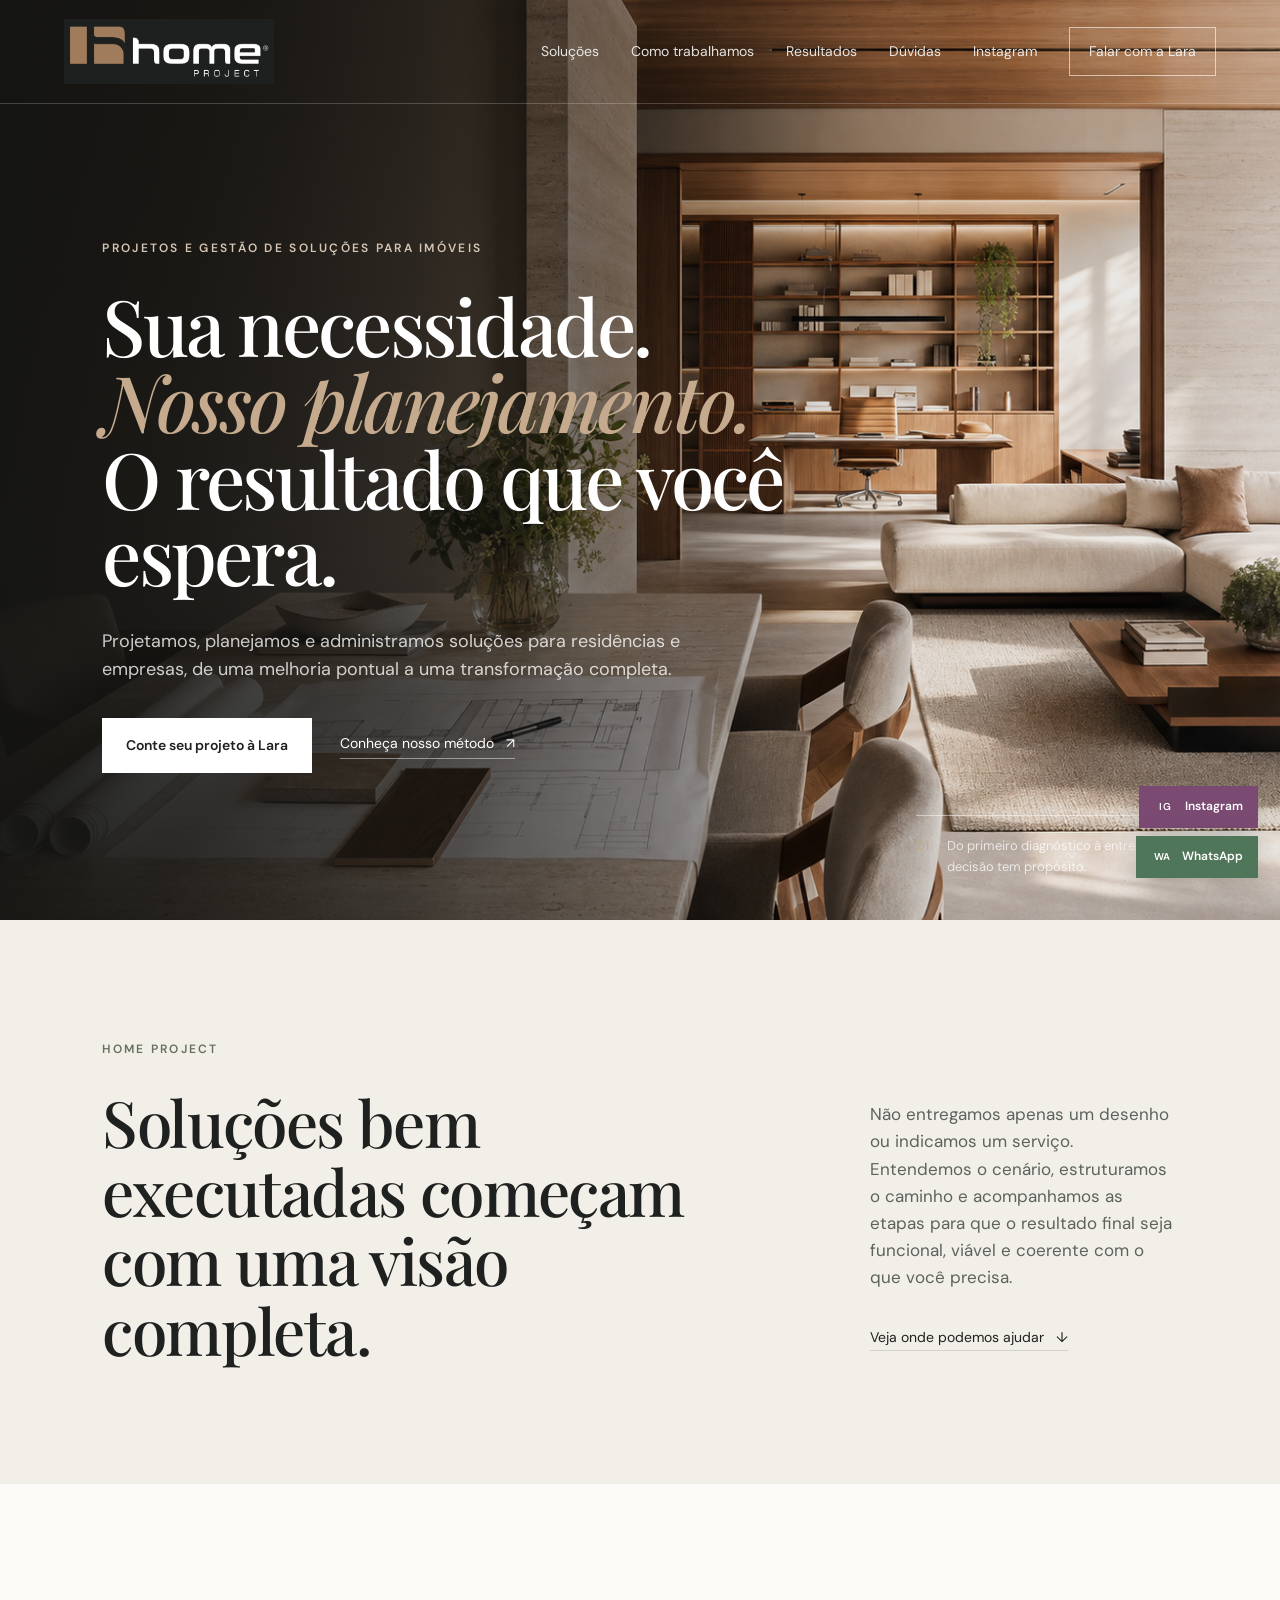
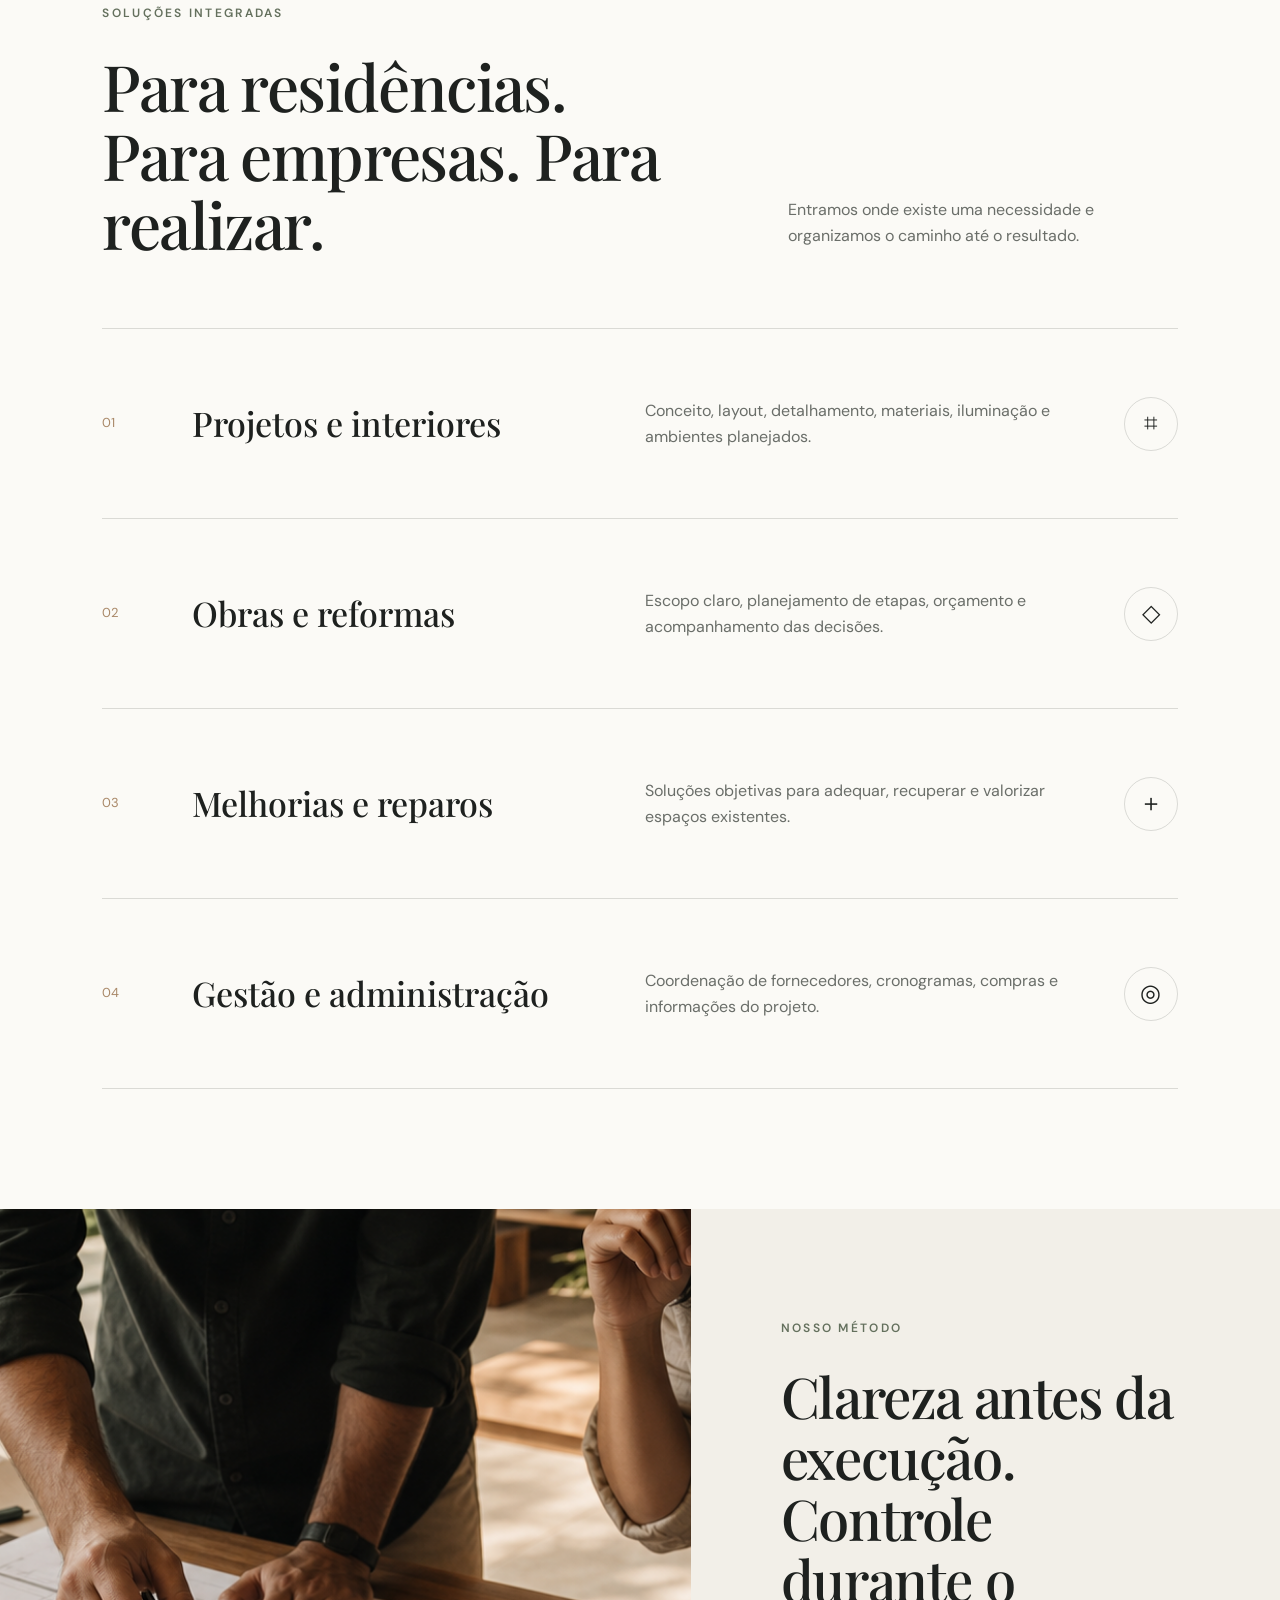
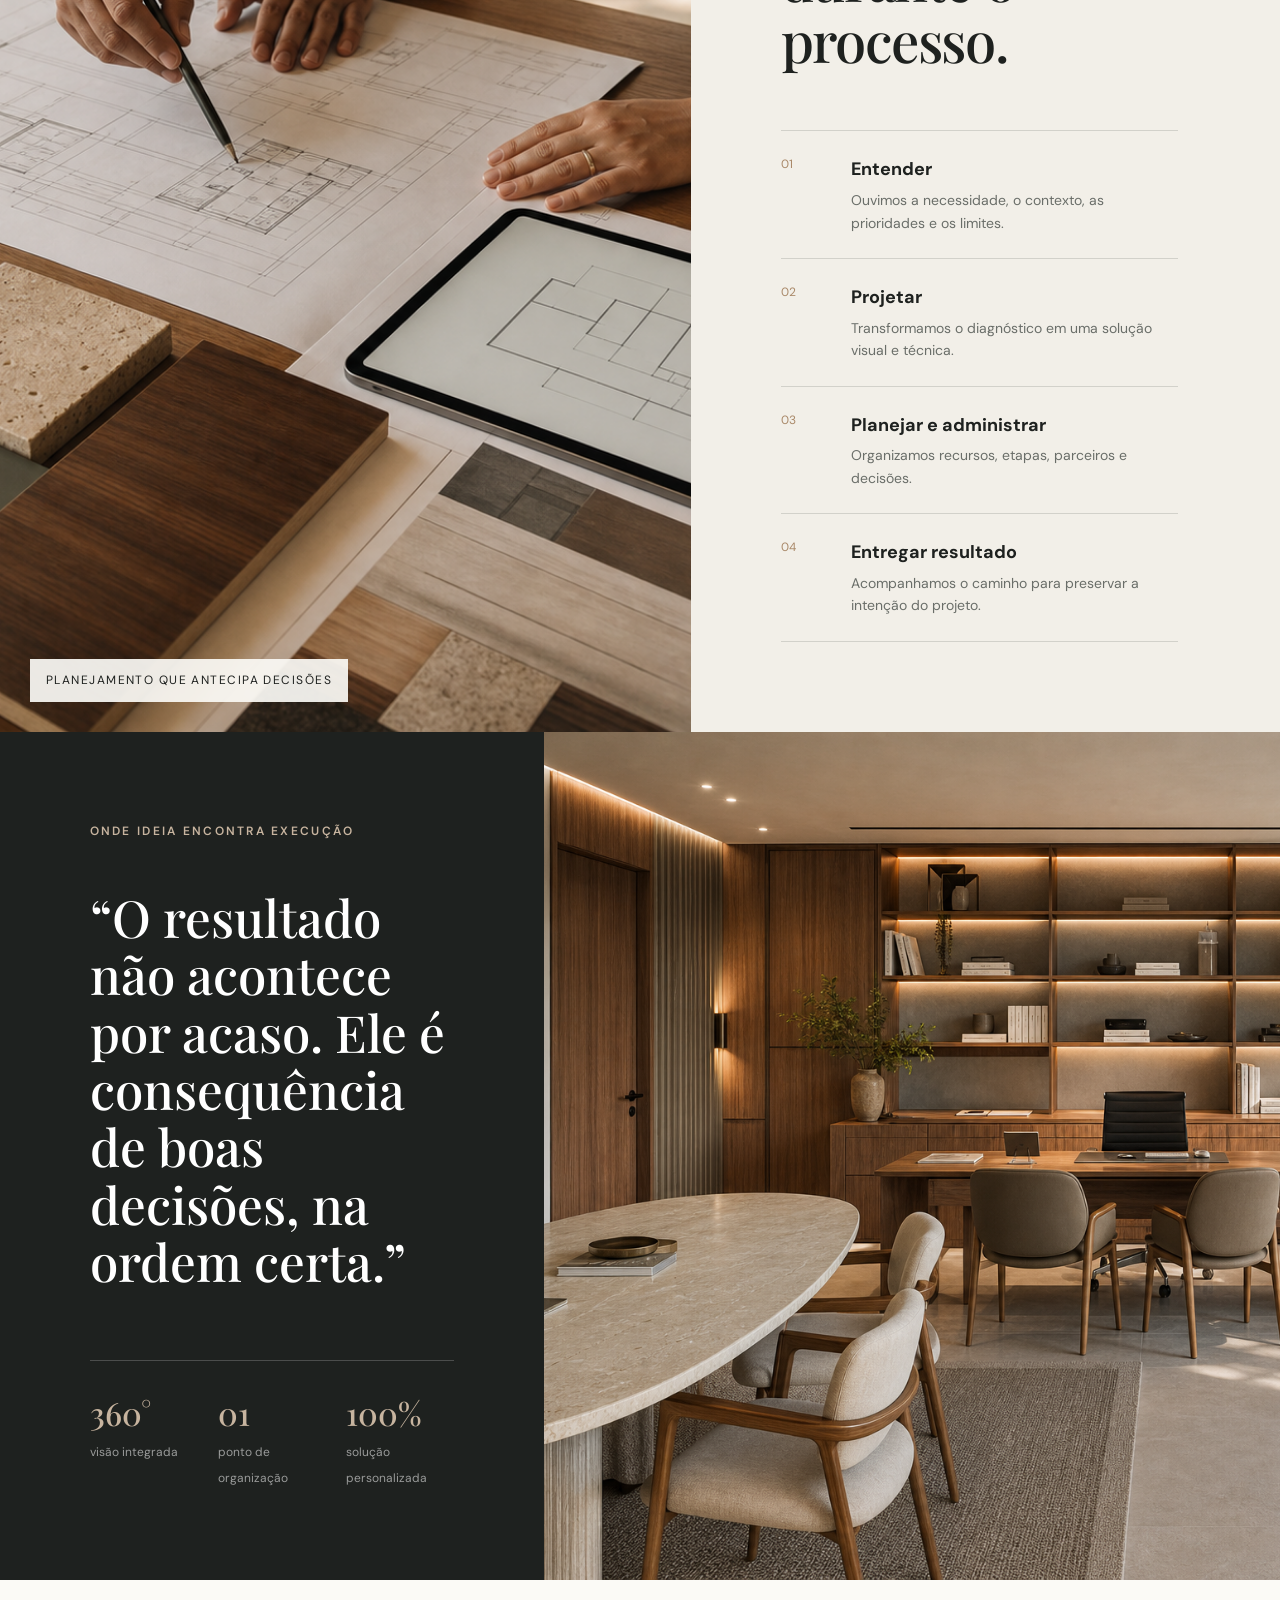
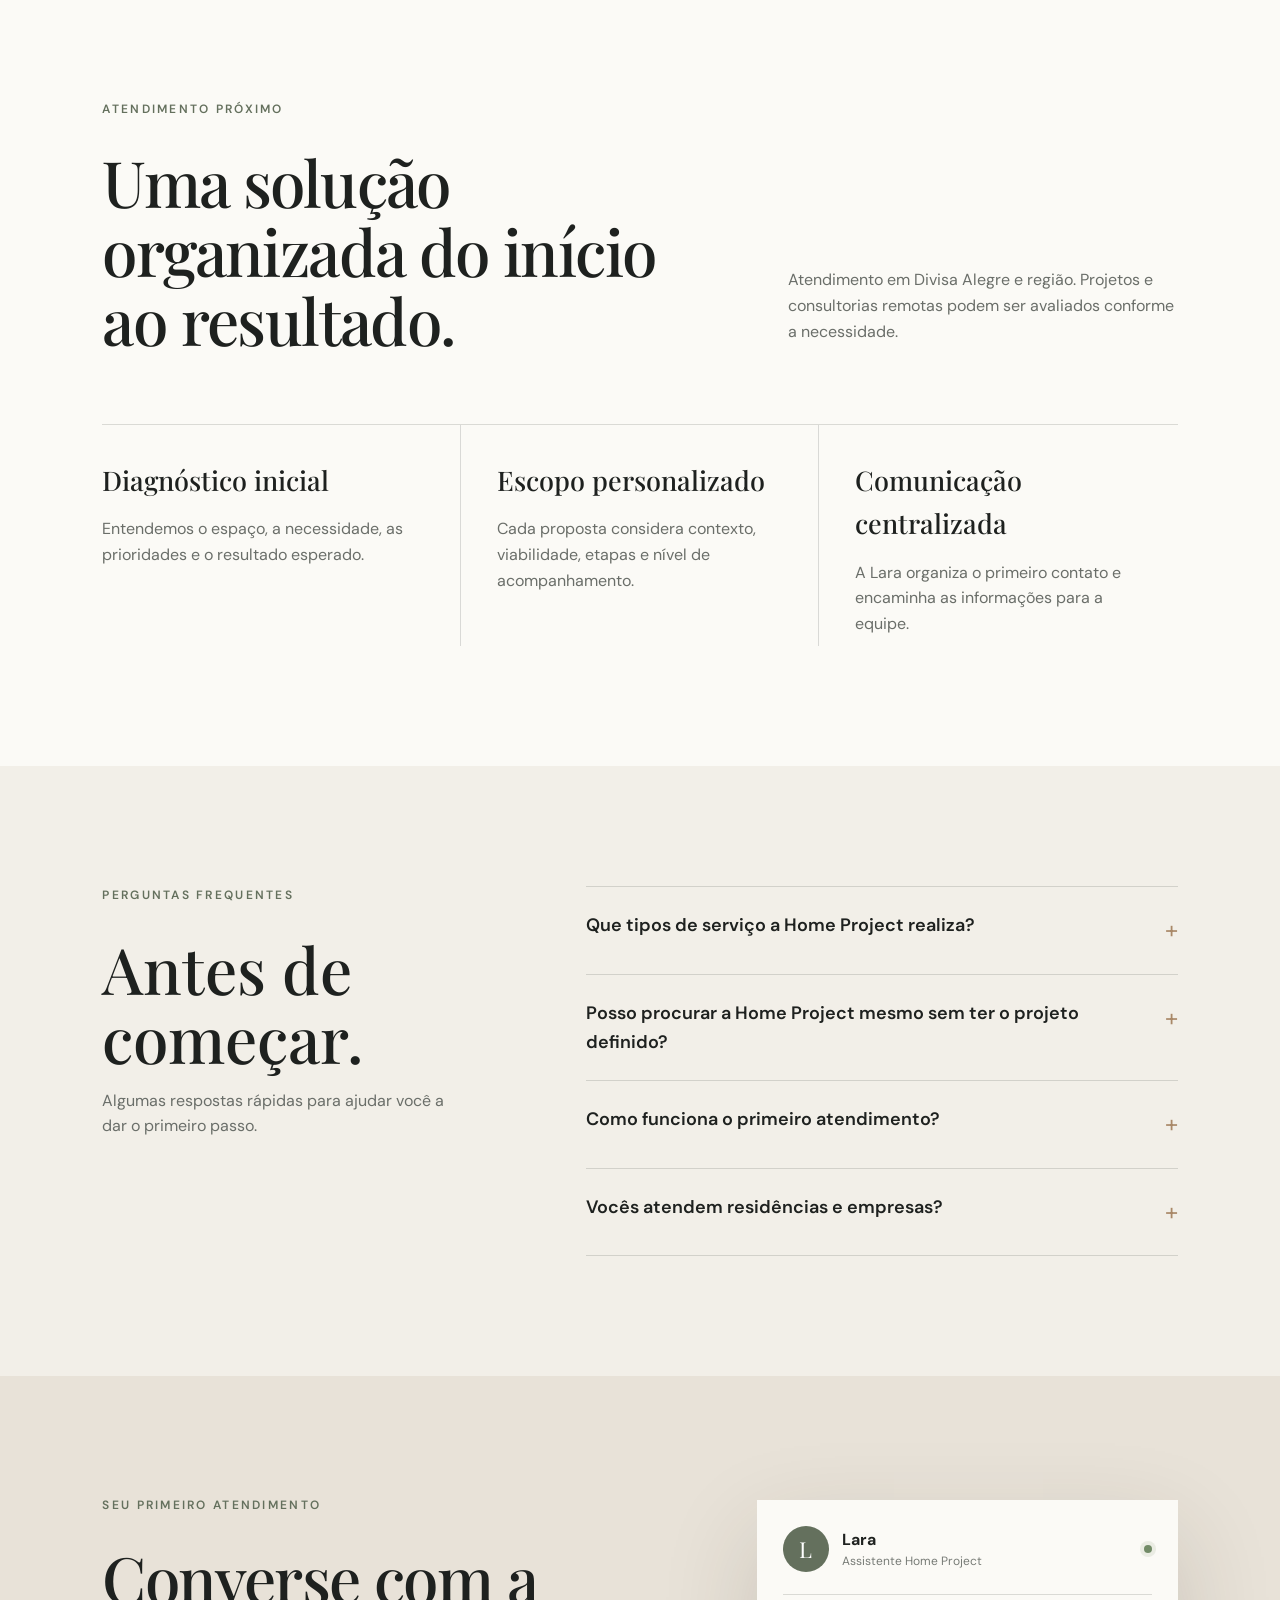
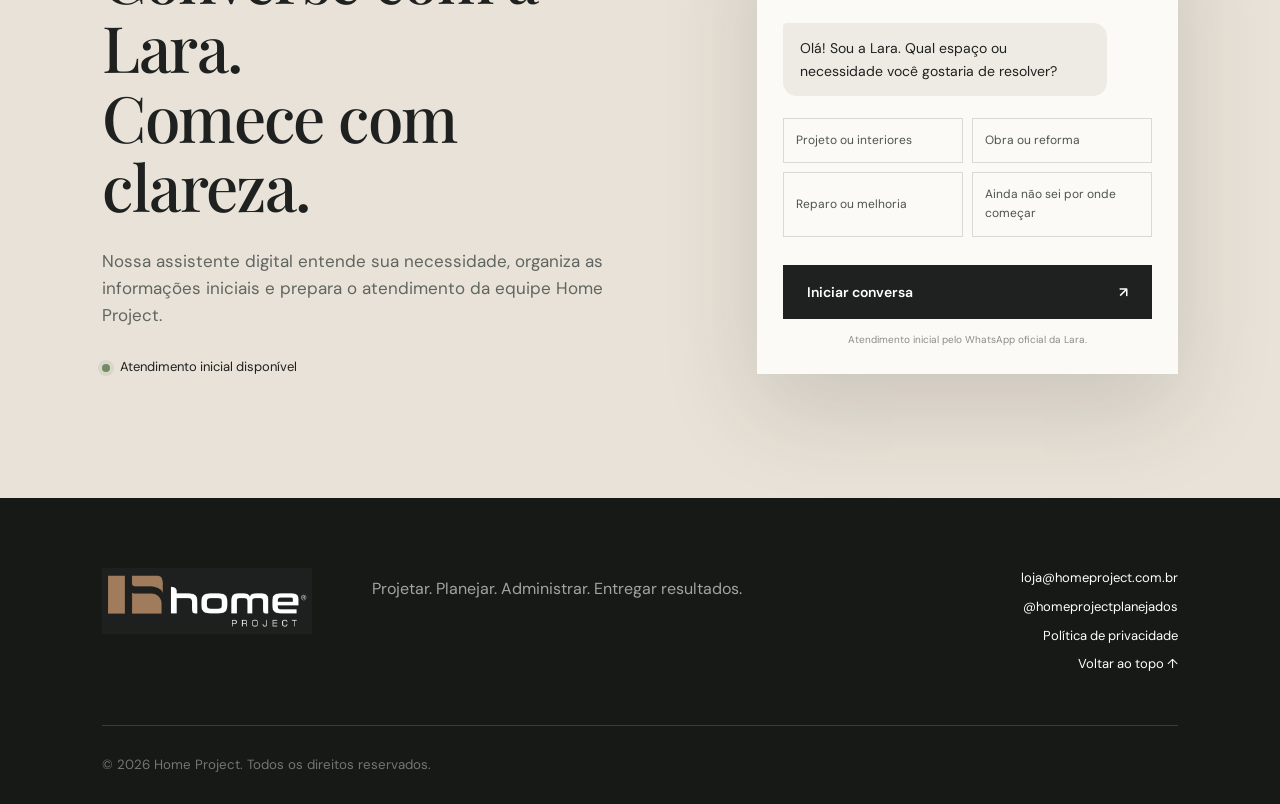
==== index.html @ 56628ffb "Publica site institucional Home Project" ====
<!doctype html>
<html lang="pt-BR">
<head>
  <meta charset="utf-8">
  <meta name="viewport" content="width=device-width, initial-scale=1">
  <meta name="description" content="A Home Project projeta, planeja e administra soluções para residências e empresas.">
  <meta name="theme-color" content="#1e211f">
  <meta property="og:type" content="website">
  <meta property="og:locale" content="pt_BR">
  <meta property="og:title" content="Home Project | Projetos e Gestão de Soluções">
  <meta property="og:description" content="Projetamos, planejamos e administramos soluções para residências e empresas.">
  <meta property="og:image" content="assets/hero-home-project.png">
  <meta property="og:url" content="https://homeproject.com.br/">
  <link rel="canonical" href="https://homeproject.com.br/">
  <title>Home Project | Projetos e Gestão de Soluções</title>
  <link rel="preconnect" href="https://fonts.googleapis.com">
  <link rel="preconnect" href="https://fonts.gstatic.com" crossorigin>
  <link href="https://fonts.googleapis.com/css2?family=DM+Sans:wght@400;500;600&family=Manrope:wght@400;500;600&family=Playfair+Display:ital,wght@0,500;1,500&display=swap" rel="stylesheet">
  <link rel="stylesheet" href="styles.css">
</head>
<body>
  <header class="site-header" id="inicio">
    <a class="brand" href="#inicio" aria-label="Home Project, início">
      <img src="assets/home-project-logo.png" alt="Home Project">
    </a>
    <button class="menu-toggle" type="button" aria-label="Abrir menu" aria-expanded="false">
      <span></span><span></span>
    </button>
    <nav class="site-nav" aria-label="Navegação principal">
      <a href="#solucoes">Soluções</a>
      <a href="#metodo">Como trabalhamos</a>
      <a href="#resultado">Resultados</a>
      <a href="#duvidas">Dúvidas</a>
      <a href="https://www.instagram.com/homeprojectplanejados/" target="_blank" rel="noopener noreferrer">Instagram</a>
      <a href="#lara" class="nav-cta">Falar com a Lara</a>
    </nav>
  </header>

  <main>
    <section class="hero">
      <img class="hero-image" src="assets/hero-home-project.png" alt="Ambiente contemporâneo planejado com materiais naturais">
      <div class="hero-shade"></div>
      <div class="hero-content">
        <p class="eyebrow">Projetos e gestão de soluções para imóveis</p>
        <h1>Sua necessidade.<br><em>Nosso planejamento.</em><br>O resultado que você espera.</h1>
        <p class="hero-copy">
          Projetamos, planejamos e administramos soluções para residências e empresas,
          de uma melhoria pontual a uma transformação completa.
        </p>
        <div class="hero-actions">
          <a class="button button-primary" href="#lara">Conte seu projeto à Lara</a>
          <a class="text-link" href="#metodo">Conheça nosso método <span>↗</span></a>
        </div>
      </div>
      <div class="hero-note">
        <span>01</span>
        <p>Do primeiro diagnóstico à entrega, cada decisão tem propósito.</p>
      </div>
    </section>

    <section class="manifesto section" aria-labelledby="manifesto-title">
      <p class="section-kicker">Home Project</p>
      <div class="manifesto-grid">
        <h2 id="manifesto-title">Soluções bem executadas começam com uma visão completa.</h2>
        <div>
          <p>
            Não entregamos apenas um desenho ou indicamos um serviço. Entendemos o cenário,
            estruturamos o caminho e acompanhamos as etapas para que o resultado final seja
            funcional, viável e coerente com o que você precisa.
          </p>
          <a class="text-link dark" href="#solucoes">Veja onde podemos ajudar <span>↓</span></a>
        </div>
      </div>
    </section>

    <section class="solutions section" id="solucoes" aria-labelledby="solutions-title">
      <div class="section-heading">
        <div>
          <p class="section-kicker">Soluções integradas</p>
          <h2 id="solutions-title">Para residências.<br>Para empresas. Para realizar.</h2>
        </div>
        <p>Entramos onde existe uma necessidade e organizamos o caminho até o resultado.</p>
      </div>
      <div class="solution-list">
        <article class="solution-card">
          <span>01</span>
          <h3>Projetos e interiores</h3>
          <p>Conceito, layout, detalhamento, materiais, iluminação e ambientes planejados.</p>
          <div class="card-icon" aria-hidden="true">⌗</div>
        </article>
        <article class="solution-card">
          <span>02</span>
          <h3>Obras e reformas</h3>
          <p>Escopo claro, planejamento de etapas, orçamento e acompanhamento das decisões.</p>
          <div class="card-icon" aria-hidden="true">◇</div>
        </article>
        <article class="solution-card">
          <span>03</span>
          <h3>Melhorias e reparos</h3>
          <p>Soluções objetivas para adequar, recuperar e valorizar espaços existentes.</p>
          <div class="card-icon" aria-hidden="true">＋</div>
        </article>
        <article class="solution-card">
          <span>04</span>
          <h3>Gestão e administração</h3>
          <p>Coordenação de fornecedores, cronogramas, compras e informações do projeto.</p>
          <div class="card-icon" aria-hidden="true">◎</div>
        </article>
      </div>
    </section>

    <section class="method section" id="metodo">
      <div class="method-media reveal">
        <img src="assets/processo-planejamento.png" alt="Profissionais analisando plantas, materiais e planejamento">
        <div class="media-label">Planejamento que antecipa decisões</div>
      </div>
      <div class="method-content">
        <p class="section-kicker">Nosso método</p>
        <h2>Clareza antes da execução. Controle durante o processo.</h2>
        <ol class="steps">
          <li>
            <span>01</span>
            <div><strong>Entender</strong><p>Ouvimos a necessidade, o contexto, as prioridades e os limites.</p></div>
          </li>
          <li>
            <span>02</span>
            <div><strong>Projetar</strong><p>Transformamos o diagnóstico em uma solução visual e técnica.</p></div>
          </li>
          <li>
            <span>03</span>
            <div><strong>Planejar e administrar</strong><p>Organizamos recursos, etapas, parceiros e decisões.</p></div>
          </li>
          <li>
            <span>04</span>
            <div><strong>Entregar resultado</strong><p>Acompanhamos o caminho para preservar a intenção do projeto.</p></div>
          </li>
        </ol>
      </div>
    </section>

    <section class="result section" id="resultado">
      <div class="result-copy">
        <p class="section-kicker light">Onde ideia encontra execução</p>
        <blockquote>“O resultado não acontece por acaso. Ele é consequência de boas decisões, na ordem certa.”</blockquote>
        <div class="result-stats">
          <div><strong>360°</strong><span>visão integrada</span></div>
          <div><strong>01</strong><span>ponto de organização</span></div>
          <div><strong>100%</strong><span>solução personalizada</span></div>
        </div>
      </div>
      <div class="result-media">
        <img src="assets/resultado-corporativo.png" alt="Escritório corporativo contemporâneo concluído">
      </div>
    </section>

    <section class="confidence section" aria-labelledby="confidence-title">
      <div class="section-heading">
        <div>
          <p class="section-kicker">Atendimento próximo</p>
          <h2 id="confidence-title">Uma solução organizada do início ao resultado.</h2>
        </div>
        <p>Atendimento em Divisa Alegre e região. Projetos e consultorias remotas podem ser avaliados conforme a necessidade.</p>
      </div>
      <div class="confidence-grid">
        <article>
          <strong>Diagnóstico inicial</strong>
          <p>Entendemos o espaço, a necessidade, as prioridades e o resultado esperado.</p>
        </article>
        <article>
          <strong>Escopo personalizado</strong>
          <p>Cada proposta considera contexto, viabilidade, etapas e nível de acompanhamento.</p>
        </article>
        <article>
          <strong>Comunicação centralizada</strong>
          <p>A Lara organiza o primeiro contato e encaminha as informações para a equipe.</p>
        </article>
      </div>
    </section>

    <section class="faq section" id="duvidas" aria-labelledby="faq-title">
      <div class="faq-intro">
        <p class="section-kicker">Perguntas frequentes</p>
        <h2 id="faq-title">Antes de começar.</h2>
        <p>Algumas respostas rápidas para ajudar você a dar o primeiro passo.</p>
      </div>
      <div class="faq-list">
        <details>
          <summary>Que tipos de serviço a Home Project realiza?</summary>
          <p>Projetos, interiores, ambientes planejados, planejamento de obras e reformas, melhorias, reparos e apoio na administração das etapas e fornecedores.</p>
        </details>
        <details>
          <summary>Posso procurar a Home Project mesmo sem ter o projeto definido?</summary>
          <p>Sim. O diagnóstico inicial existe justamente para organizar a necessidade, identificar prioridades e definir o melhor caminho.</p>
        </details>
        <details>
          <summary>Como funciona o primeiro atendimento?</summary>
          <p>A Lara coleta as informações iniciais pelo WhatsApp. Depois, a equipe avalia o caso e orienta sobre reunião, visita, levantamento ou proposta.</p>
        </details>
        <details>
          <summary>Vocês atendem residências e empresas?</summary>
          <p>Sim. As soluções são estruturadas conforme o uso do imóvel, o objetivo do cliente e a complexidade necessária.</p>
        </details>
      </div>
    </section>

    <section class="lara section" id="lara">
      <div class="lara-intro">
        <p class="section-kicker">Seu primeiro atendimento</p>
        <h2>Converse com a Lara.<br>Comece com clareza.</h2>
        <p>
          Nossa assistente digital entende sua necessidade, organiza as informações iniciais
          e prepara o atendimento da equipe Home Project.
        </p>
        <div class="lara-availability"><i></i> Atendimento inicial disponível</div>
      </div>
      <div class="chat-card">
        <div class="chat-header">
          <div class="lara-avatar">L</div>
          <div><strong>Lara</strong><span>Assistente Home Project</span></div>
          <i></i>
        </div>
        <div class="chat-body">
          <div class="message">Olá! Sou a Lara. Qual espaço ou necessidade você gostaria de resolver?</div>
          <div class="quick-options">
            <button type="button">Projeto ou interiores</button>
            <button type="button">Obra ou reforma</button>
            <button type="button">Reparo ou melhoria</button>
            <button type="button">Ainda não sei por onde começar</button>
          </div>
        </div>
        <a class="button button-chat" id="lara-link"
          href="https://wa.me/5533999919651?text=Ol%C3%A1%2C%20Lara.%20Gostaria%20de%20conversar%20sobre%20uma%20necessidade%20da%20minha%20resid%C3%AAncia%20ou%20empresa."
          target="_blank" rel="noopener noreferrer">
          Iniciar conversa
          <span>↗</span>
        </a>
        <small>Atendimento inicial pelo WhatsApp oficial da Lara.</small>
      </div>
    </section>
  </main>

  <aside class="floating-contact" aria-label="Canais de contato">
    <a class="floating-instagram" href="https://www.instagram.com/homeprojectplanejados/" target="_blank" rel="noopener noreferrer" aria-label="Abrir Instagram da Home Project">
      <span class="floating-icon" aria-hidden="true">IG</span>
      <span class="floating-label">Instagram</span>
    </a>
    <a class="floating-whatsapp" href="https://wa.me/5533999919651?text=Ol%C3%A1%2C%20Lara.%20Gostaria%20de%20conversar%20com%20a%20Home%20Project." target="_blank" rel="noopener noreferrer" aria-label="Conversar com a Lara pelo WhatsApp">
      <span class="floating-icon" aria-hidden="true">WA</span>
      <span class="floating-label">WhatsApp</span>
    </a>
  </aside>

  <footer class="site-footer">
    <img src="assets/home-project-logo.png" alt="Home Project">
    <p>Projetar. Planejar. Administrar. Entregar resultados.</p>
    <div>
      <a href="mailto:loja@homeproject.com.br">loja@homeproject.com.br</a>
      <a href="https://www.instagram.com/homeprojectplanejados/" target="_blank" rel="noopener noreferrer">@homeprojectplanejados</a>
      <a href="privacidade.html">Política de privacidade</a>
      <a href="#inicio">Voltar ao topo ↑</a>
    </div>
    <small>© <span id="year"></span> Home Project. Todos os direitos reservados.</small>
  </footer>

  <script src="script.js"></script>
</body>
</html>
---- styles.css ----
:root {
  --ink: #1e211f;
  --ink-soft: #343a35;
  --ivory: #f2efe8;
  --paper: #fbfaf6;
  --stone: #d9d2c5;
  --bronze: #a98868;
  --olive: #64705d;
  --white: #fff;
  --line: rgba(30, 33, 31, .15);
  --serif: "Playfair Display", Georgia, serif;
  --sans: "DM Sans", Arial, sans-serif;
}

* { box-sizing: border-box; }
html { scroll-behavior: smooth; }
body {
  margin: 0;
  color: var(--ink);
  background: var(--paper);
  font-family: var(--sans);
  line-height: 1.6;
}
img { max-width: 100%; display: block; }
a { color: inherit; text-decoration: none; }
button { font: inherit; }

.site-header {
  position: absolute;
  z-index: 10;
  top: 0;
  left: 0;
  width: 100%;
  height: 104px;
  padding: 0 5vw;
  display: flex;
  align-items: center;
  justify-content: space-between;
  border-bottom: 1px solid rgba(255,255,255,.2);
}
.brand img { width: 210px; }
.site-nav { display: flex; align-items: center; gap: 32px; color: rgba(255,255,255,.86); font-size: 14px; }
.site-nav a { transition: color .2s; }
.site-nav a:hover { color: var(--white); }
.nav-cta { padding: 12px 19px; border: 1px solid rgba(255,255,255,.6); }
.menu-toggle { display: none; background: none; border: 0; padding: 8px; }
.menu-toggle span { display:block; width:26px; height:1px; margin:7px; background:#fff; }

.hero { position: relative; min-height: 920px; display: flex; align-items: center; color: var(--white); overflow: hidden; }
.hero-image { position: absolute; inset: 0; width: 100%; height: 100%; object-fit: cover; }
.hero-shade { position:absolute; inset:0; background:linear-gradient(90deg, rgba(20,20,18,.94) 0%, rgba(20,20,18,.7) 32%, rgba(20,20,18,.08) 68%); }
.hero-content { position:relative; z-index:1; width:min(760px, 62vw); margin-left:8vw; padding-top:80px; }
.eyebrow, .section-kicker { text-transform:uppercase; letter-spacing:.19em; font-size:12px; font-weight:600; }
.eyebrow { color:#d6c6b5; margin-bottom:28px; }
.hero h1 { margin:0; font-family:var(--serif); font-size:clamp(54px, 6.1vw, 96px); font-weight:500; letter-spacing:-.035em; line-height:.98; }
.hero h1 em { color:#c5aa8d; font-weight:500; }
.hero-copy { max-width:620px; margin:34px 0; color:rgba(255,255,255,.78); font-size:18px; }
.hero-actions { display:flex; align-items:center; gap:28px; flex-wrap:wrap; }
.button { display:inline-flex; align-items:center; justify-content:center; padding:16px 24px; font-size:14px; font-weight:600; transition:transform .2s, background .2s; }
.button:hover { transform:translateY(-2px); }
.button-primary { background:var(--white); color:var(--ink); }
.text-link { font-size:14px; border-bottom:1px solid rgba(255,255,255,.45); padding-bottom:4px; }
.text-link span { margin-left:8px; }
.text-link.dark { border-color:var(--line); }
.hero-note { position:absolute; z-index:1; right:5vw; bottom:42px; width:300px; display:flex; gap:18px; padding-top:20px; border-top:1px solid rgba(255,255,255,.45); font-size:13px; }
.hero-note span { color:#c5aa8d; }
.hero-note p { margin:0; color:rgba(255,255,255,.72); }

.section { padding:120px 8vw; }
.section-kicker { color:var(--olive); margin:0 0 28px; }
.manifesto { background:var(--ivory); }
.manifesto-grid { display:grid; grid-template-columns:1.35fr .65fr; gap:10vw; align-items:start; }
.manifesto h2, .section-heading h2, .method h2, .lara h2 {
  margin:0; font-family:var(--serif); font-size:clamp(42px, 5vw, 72px); font-weight:500; letter-spacing:-.025em; line-height:1.08;
}
.manifesto-grid > div { padding-top:14px; }
.manifesto-grid p { margin:0 0 32px; color:#5c625d; font-size:17px; }

.solutions { background:var(--paper); }
.section-heading { display:flex; justify-content:space-between; gap:8vw; align-items:end; margin-bottom:70px; }
.section-heading > p { max-width:390px; color:#6a6e69; margin:0 0 10px; }
.solution-list { border-top:1px solid var(--line); }
.solution-card { position:relative; min-height:190px; display:grid; grid-template-columns:60px 1fr 1fr 80px; gap:30px; align-items:center; border-bottom:1px solid var(--line); transition:background .25s, padding .25s; }
.solution-card:hover { background:var(--ivory); padding:0 28px; }
.solution-card > span { color:var(--bronze); font-size:13px; }
.solution-card h3 { font-family:var(--serif); font-size:34px; font-weight:500; margin:0; }
.solution-card p { color:#6a6e69; margin:0; max-width:440px; }
.card-icon { justify-self:end; width:54px; height:54px; display:grid; place-items:center; border:1px solid var(--line); border-radius:50%; font-size:24px; }

.method { display:grid; grid-template-columns:1.08fr .92fr; padding:0; background:var(--ivory); }
.method-media { position:relative; min-height:860px; overflow:hidden; }
.method-media img { width:100%; height:100%; object-fit:cover; }
.media-label { position:absolute; left:30px; bottom:30px; padding:12px 16px; background:rgba(251,250,246,.92); font-size:12px; text-transform:uppercase; letter-spacing:.12em; }
.method-content { padding:110px 8vw 90px 7vw; }
.method h2 { font-size:clamp(42px,4.4vw,68px); }
.steps { list-style:none; margin:60px 0 0; padding:0; border-top:1px solid var(--line); }
.steps li { display:grid; grid-template-columns:50px 1fr; gap:20px; padding:24px 0; border-bottom:1px solid var(--line); }
.steps li > span { color:var(--bronze); font-size:12px; }
.steps strong { font-size:18px; }
.steps p { margin:5px 0 0; color:#6a6e69; font-size:14px; }

.result { padding:0; display:grid; grid-template-columns:.85fr 1.15fr; min-height:720px; background:var(--ink); color:var(--white); }
.result-copy { display:flex; flex-direction:column; justify-content:center; padding:90px 7vw; }
.section-kicker.light { color:#c7b49f; }
.result blockquote { margin:20px 0 70px; font-family:var(--serif); font-size:clamp(38px,4vw,61px); line-height:1.12; font-weight:500; }
.result-media img { width:100%; height:100%; object-fit:cover; }
.result-stats { display:grid; grid-template-columns:repeat(3,1fr); gap:20px; padding-top:26px; border-top:1px solid rgba(255,255,255,.2); }
.result-stats strong { display:block; font-family:var(--serif); color:#c7b49f; font-size:32px; font-weight:500; }
.result-stats span { color:rgba(255,255,255,.55); font-size:12px; }

.confidence { background:var(--paper); }
.confidence-grid { display:grid; grid-template-columns:repeat(3, 1fr); border-top:1px solid var(--line); }
.confidence-grid article { padding:34px 36px 10px 0; border-right:1px solid var(--line); }
.confidence-grid article + article { padding-left:36px; }
.confidence-grid article:last-child { border-right:0; }
.confidence-grid strong { font-family:var(--serif); font-size:27px; font-weight:500; }
.confidence-grid p { color:#6a6e69; margin:14px 0 0; }

.faq { display:grid; grid-template-columns:.75fr 1.25fr; gap:10vw; background:var(--ivory); }
.faq-intro h2 { margin:0; font-family:var(--serif); font-size:clamp(42px,5vw,70px); font-weight:500; line-height:1.08; }
.faq-intro > p:last-child { color:#6a6e69; max-width:420px; }
.faq-list { border-top:1px solid var(--line); }
.faq-list details { border-bottom:1px solid var(--line); padding:24px 0; }
.faq-list summary { cursor:pointer; list-style:none; display:flex; justify-content:space-between; gap:20px; font-size:18px; font-weight:600; }
.faq-list summary::-webkit-details-marker { display:none; }
.faq-list summary::after { content:"+"; color:var(--bronze); font-size:24px; font-weight:400; }
.faq-list details[open] summary::after { content:"−"; }
.faq-list p { color:#6a6e69; margin:16px 50px 0 0; }

.lara { background:#e8e2d8; display:grid; grid-template-columns:1fr .8fr; gap:10vw; align-items:center; }
.lara-intro > p:not(.section-kicker) { color:#606560; max-width:580px; margin:28px 0; font-size:17px; }
.lara-availability { display:flex; align-items:center; gap:10px; font-size:13px; }
.lara-availability i, .chat-header > i { width:8px; height:8px; border-radius:50%; background:#728b67; box-shadow:0 0 0 4px rgba(114,139,103,.13); }
.chat-card { background:var(--paper); padding:26px; box-shadow:0 34px 90px rgba(52,42,32,.16); }
.chat-header { display:flex; align-items:center; gap:13px; padding-bottom:22px; border-bottom:1px solid var(--line); }
.lara-avatar { width:46px; height:46px; border-radius:50%; display:grid; place-items:center; color:white; background:var(--olive); font-family:var(--serif); font-size:22px; }
.chat-header div:nth-child(2) { display:grid; flex:1; }
.chat-header span { color:#777b76; font-size:12px; }
.chat-body { padding:28px 0; }
.message { max-width:88%; padding:14px 17px; border-radius:4px 14px 14px 14px; background:#eeebe5; font-size:14px; }
.quick-options { margin-top:22px; display:grid; grid-template-columns:1fr 1fr; gap:9px; }
.quick-options button { text-align:left; padding:12px; border:1px solid var(--line); background:transparent; color:#4e534e; font-size:12px; cursor:pointer; }
.quick-options button:hover { border-color:var(--olive); color:var(--olive); }
.button-chat { width:100%; justify-content:space-between; background:var(--ink); color:white; }
.chat-card small { display:block; margin-top:13px; color:#8a8d88; font-size:10px; text-align:center; }

.floating-contact { position:fixed; z-index:20; right:22px; bottom:22px; display:flex; flex-direction:column; align-items:flex-end; gap:8px; }
.floating-contact a { min-height:42px; padding:11px 15px; display:flex; align-items:center; gap:9px; color:white; font-size:12px; font-weight:600; box-shadow:0 10px 30px rgba(0,0,0,.18); transition:transform .2s; }
.floating-contact a:hover { transform:translateY(-2px); }
.floating-icon { width:22px; text-align:center; font-size:10px; letter-spacing:.05em; }
.floating-instagram { background:#7b4a73; }
.floating-whatsapp { background:#4f7659; }

.site-footer { background:#171917; color:white; padding:70px 8vw 28px; display:grid; grid-template-columns:220px 1fr auto; gap:50px; align-items:start; }
.site-footer img { width:210px; }
.site-footer p { margin:8px 0; color:rgba(255,255,255,.6); }
.site-footer > div { display:grid; text-align:right; gap:8px; font-size:13px; }
.site-footer small { grid-column:1/-1; padding-top:28px; border-top:1px solid rgba(255,255,255,.15); color:rgba(255,255,255,.4); }

.legal-page { background:var(--ivory); }
.legal-header { min-height:100px; padding:20px 8vw; display:flex; align-items:center; justify-content:space-between; background:var(--ink); color:white; }
.legal-header img { width:190px; }
.legal-header > a:last-child { font-size:13px; border-bottom:1px solid rgba(255,255,255,.4); }
.legal-content { max-width:900px; margin:0 auto; padding:100px 6vw 120px; }
.legal-content h1 { margin:0 0 30px; font-family:var(--serif); font-size:clamp(48px,6vw,76px); font-weight:500; line-height:1; }
.legal-content h2 { margin:42px 0 8px; font-family:var(--serif); font-size:27px; font-weight:500; }
.legal-content p { color:#565c57; font-size:16px; }
.legal-content a { border-bottom:1px solid var(--bronze); }
.legal-update { margin-top:60px; font-size:13px !important; }

@media (max-width: 950px) {
  .site-header { height:82px; }
  .brand img { width:170px; }
  .menu-toggle { display:block; z-index:2; }
  .site-nav { display:none; position:absolute; top:82px; left:0; width:100%; padding:28px 5vw; background:#1d201e; flex-direction:column; align-items:flex-start; }
  .site-nav.open { display:flex; }
  .hero { min-height:820px; }
  .hero-content { width:84vw; }
  .hero-note { display:none; }
  .manifesto-grid, .method, .result, .lara, .faq { grid-template-columns:1fr; }
  .section-heading { align-items:start; flex-direction:column; }
  .solution-card { grid-template-columns:45px 1fr 60px; padding:24px 0; }
  .solution-card p { grid-column:2/4; }
  .method-media { min-height:540px; }
  .result-media { min-height:520px; order:-1; }
  .confidence-grid { grid-template-columns:1fr; }
  .confidence-grid article, .confidence-grid article + article { padding:28px 0; border-right:0; border-bottom:1px solid var(--line); }
  .site-footer { grid-template-columns:1fr; }
  .site-footer > div { text-align:left; }
}

@media (max-width: 600px) {
  .section { padding:82px 6vw; }
  .hero { min-height:760px; }
  .hero-shade { background:linear-gradient(90deg, rgba(20,20,18,.88), rgba(20,20,18,.35)); }
  .hero-content { margin-left:6vw; width:88vw; }
  .hero h1 { font-size:48px; }
  .hero-copy { font-size:16px; }
  .solution-card { grid-template-columns:36px 1fr 48px; }
  .solution-card h3 { font-size:27px; }
  .method-content { padding:80px 6vw; }
  .result-copy { padding:80px 6vw; }
  .result-stats { grid-template-columns:1fr; }
  .quick-options { grid-template-columns:1fr; }
  .floating-contact { right:12px; bottom:12px; gap:9px; }
  .floating-contact a { width:48px; height:48px; min-height:48px; padding:0; justify-content:center; border-radius:50%; }
  .floating-contact .floating-icon { width:auto; font-size:11px; }
  .floating-contact .floating-label { position:absolute; width:1px; height:1px; overflow:hidden; clip:rect(0 0 0 0); white-space:nowrap; }
  .site-footer { padding:60px 6vw 24px; }
}
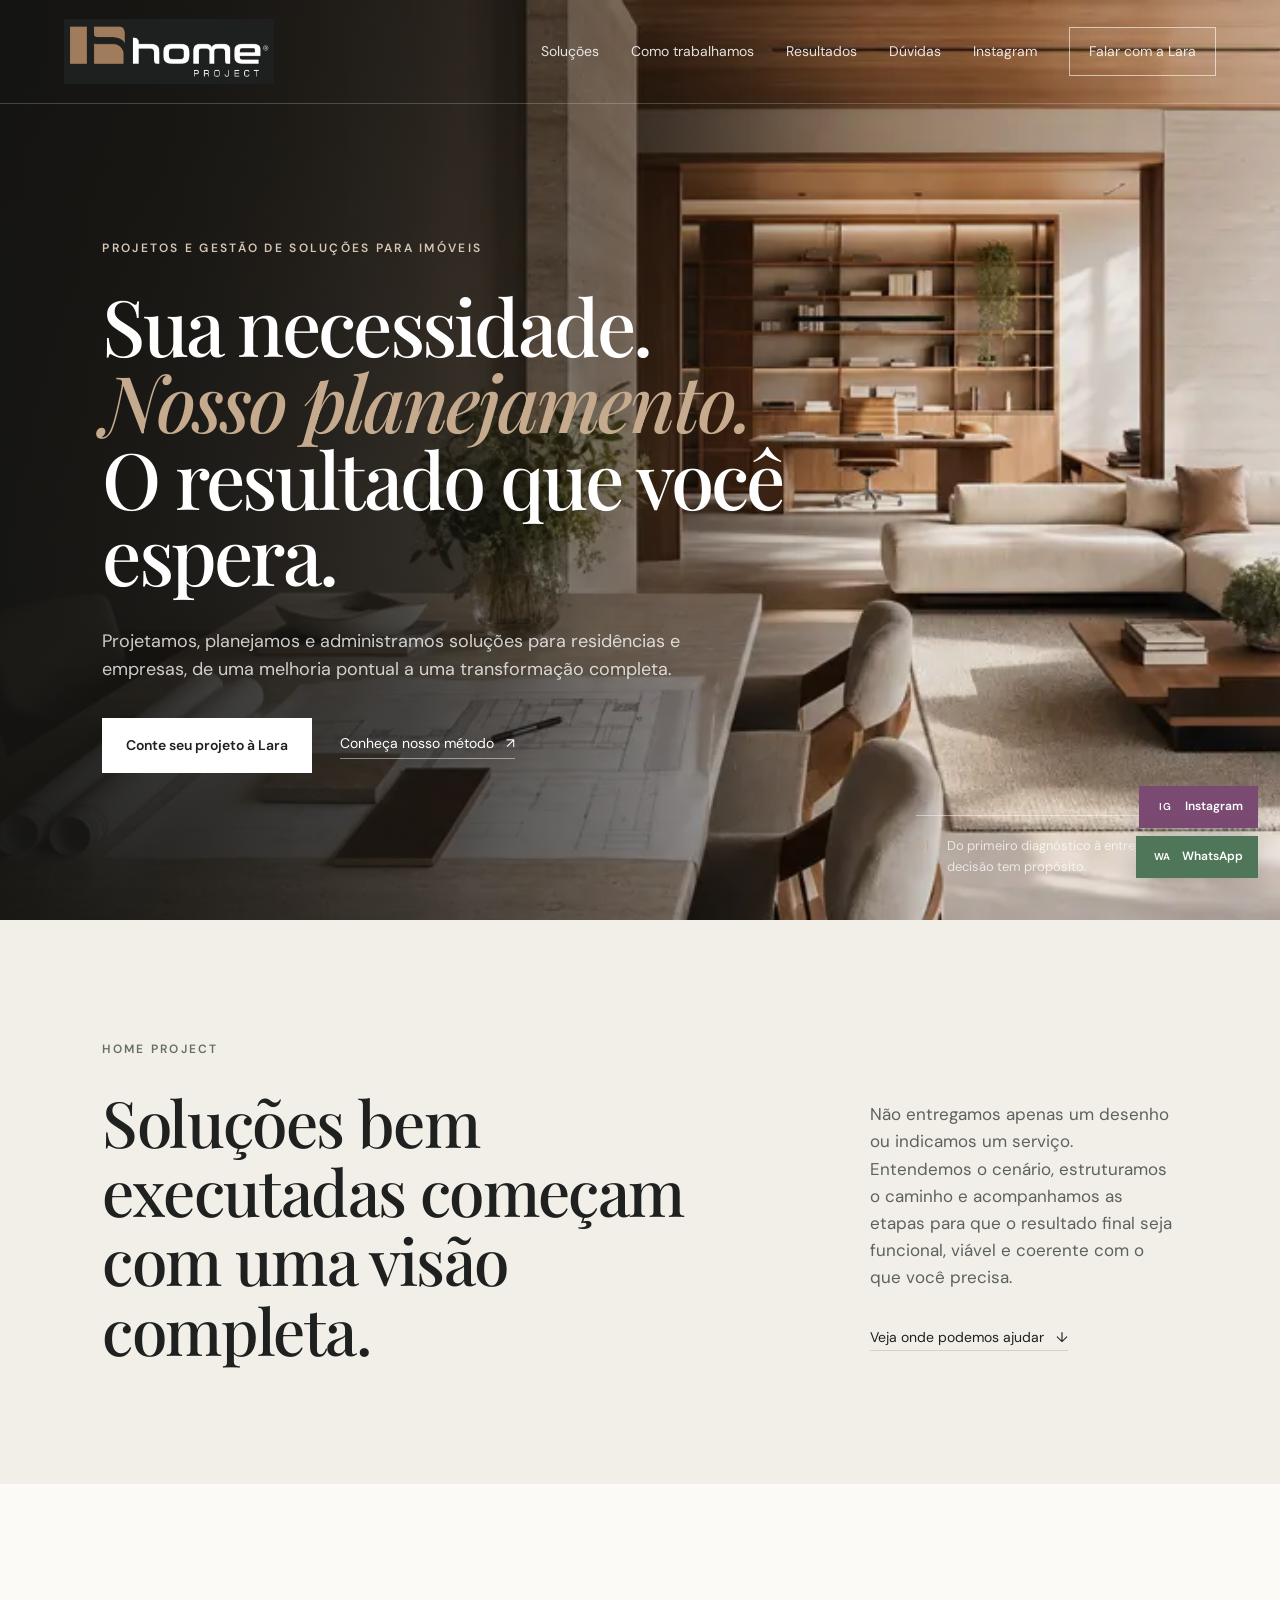
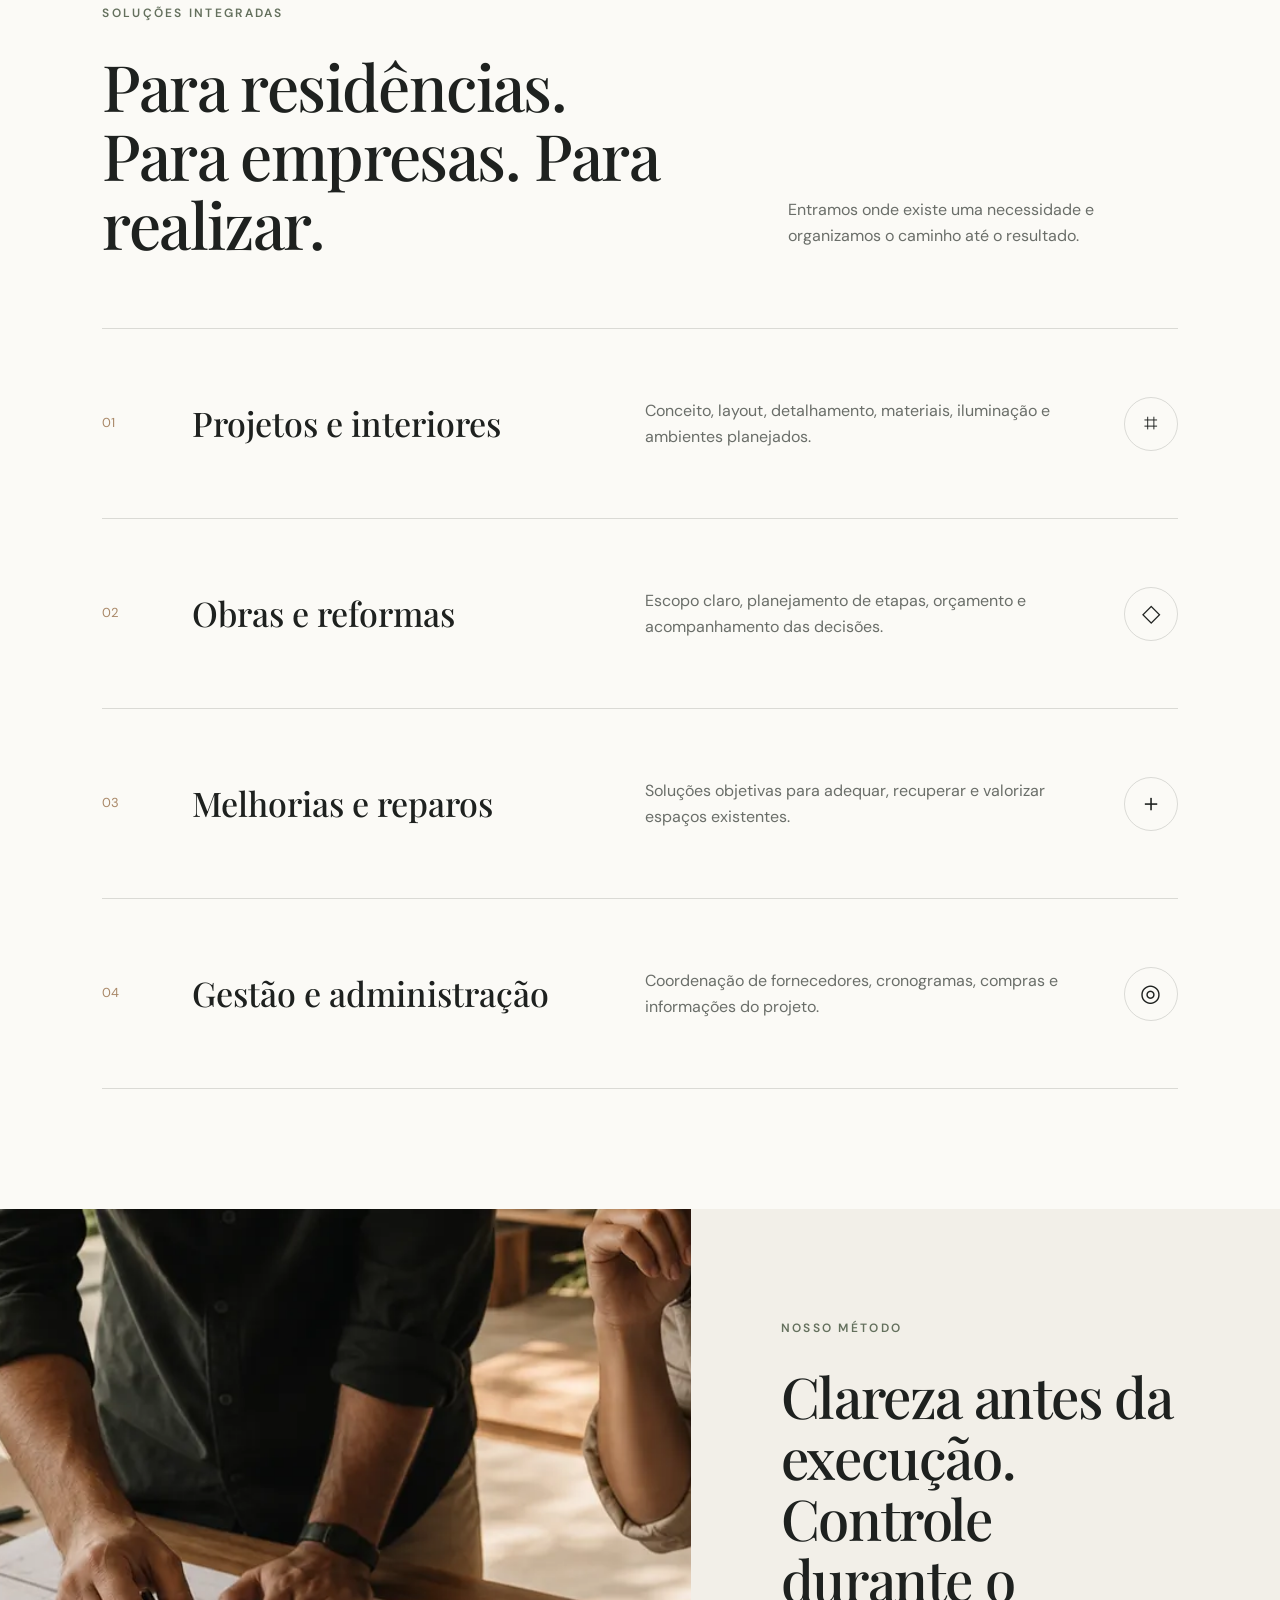
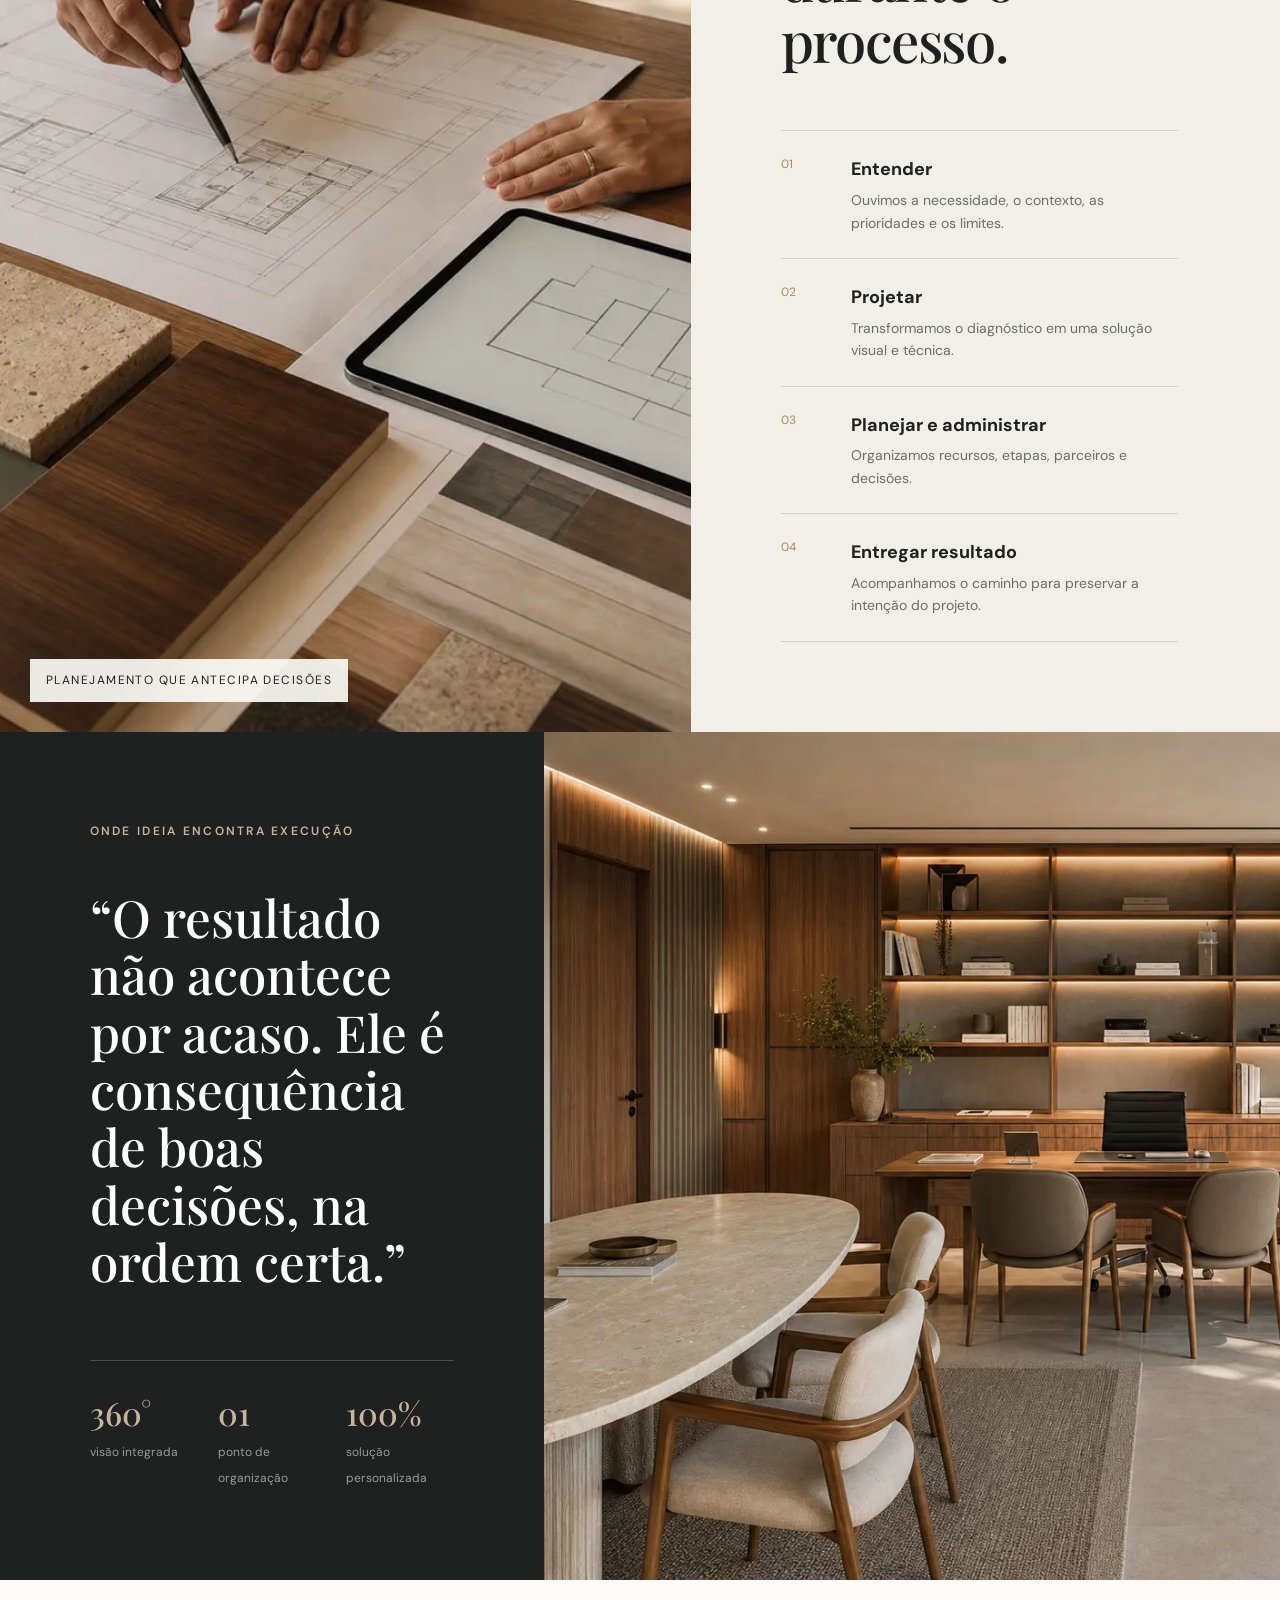
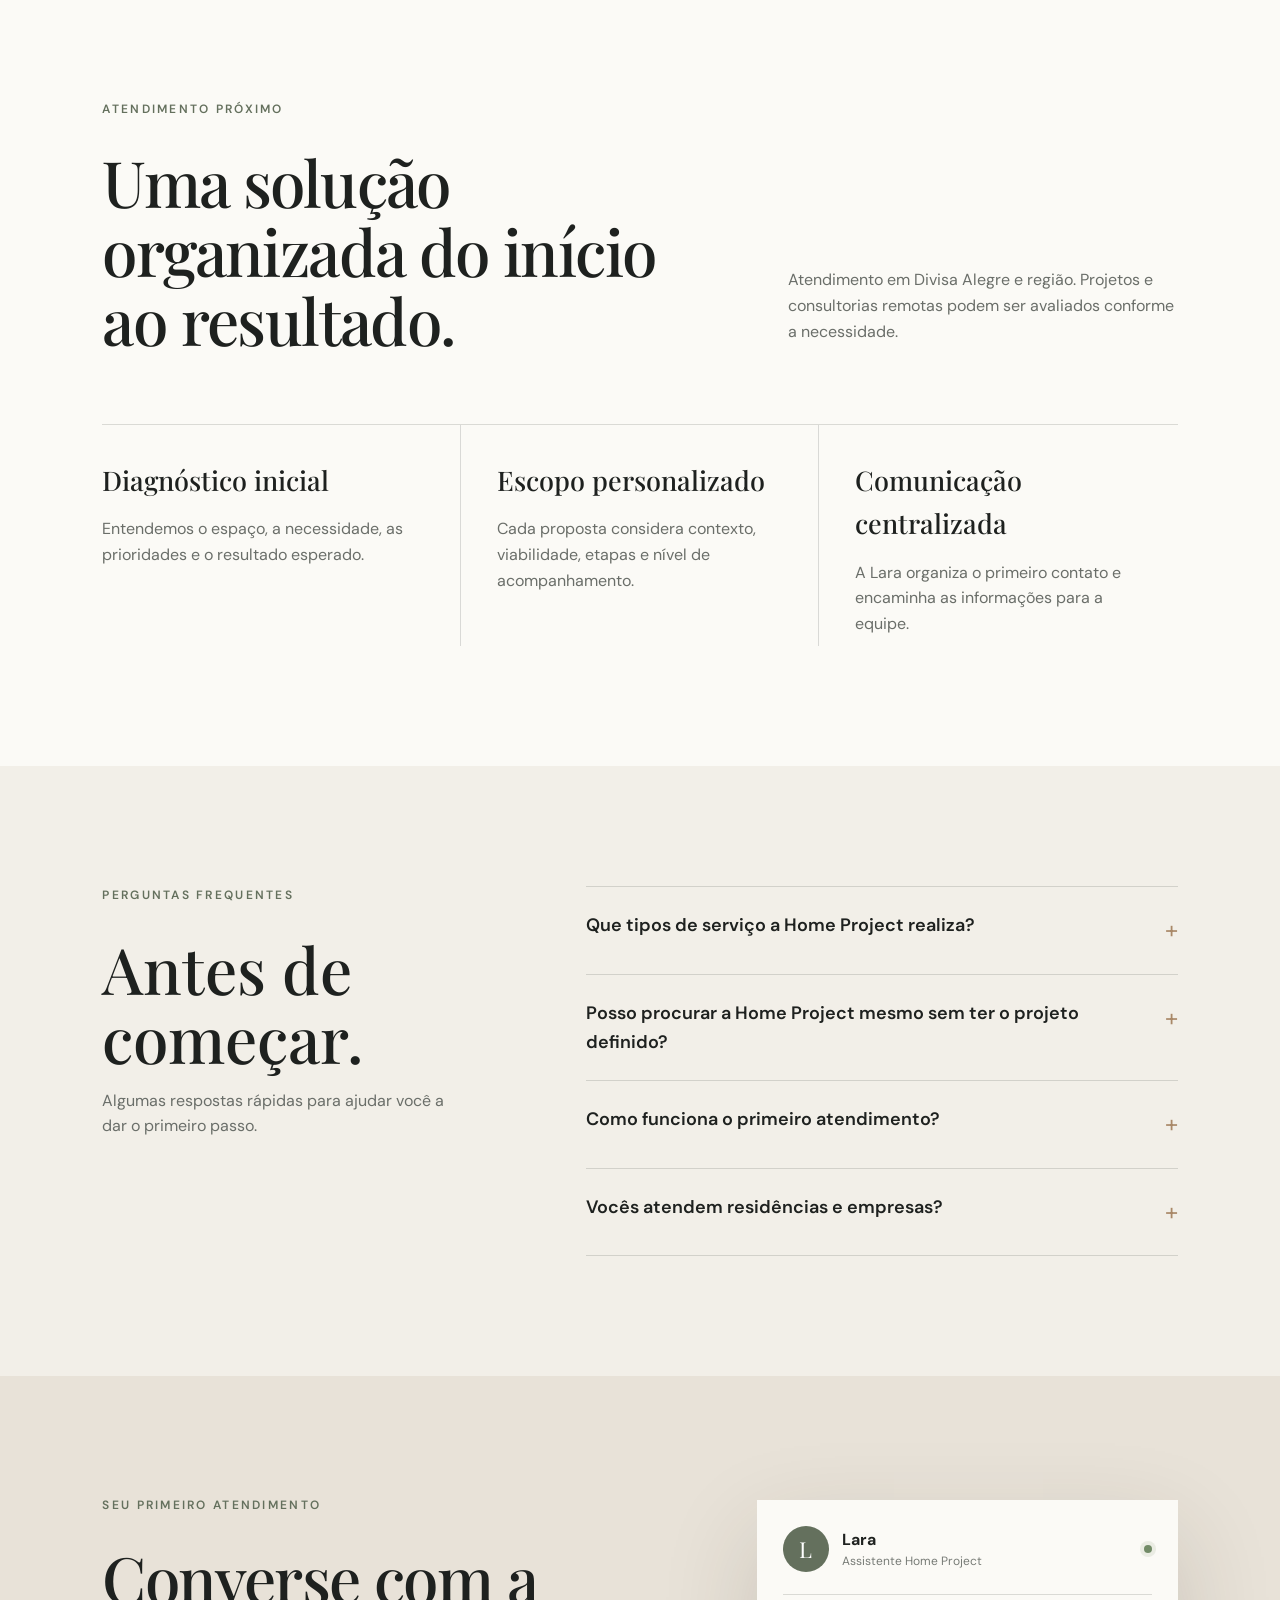
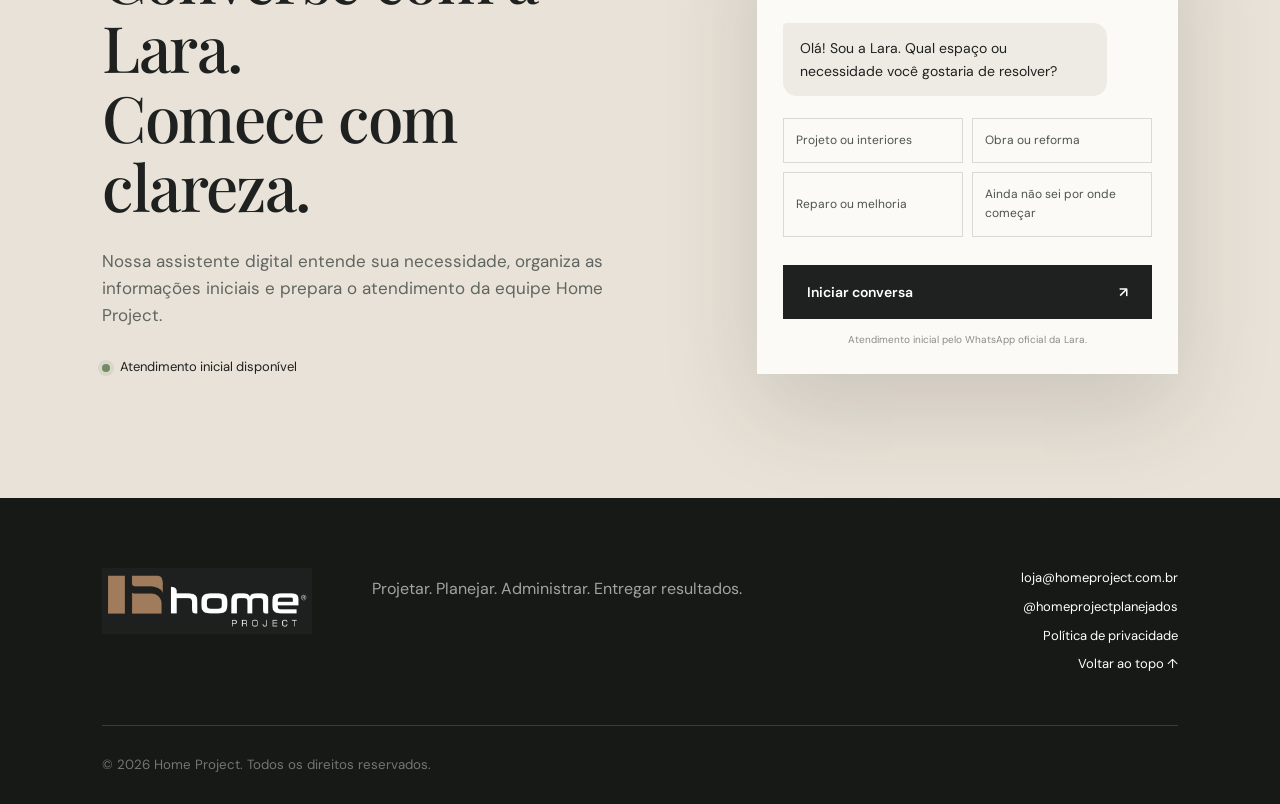
==== commit 2eea141c: "Optimize Home Project site for publishing" ====
--- a/index.html
+++ b/index.html
@@ -3,19 +3,35 @@
 <head>
   <meta charset="utf-8">
   <meta name="viewport" content="width=device-width, initial-scale=1">
-  <meta name="description" content="A Home Project projeta, planeja e administra soluções para residências e empresas.">
+  <meta name="description" content="Projetos de interiores, móveis planejados, reformas e gestão de soluções para residências e empresas com atendimento pela Home Project.">
   <meta name="theme-color" content="#1e211f">
   <meta property="og:type" content="website">
   <meta property="og:locale" content="pt_BR">
-  <meta property="og:title" content="Home Project | Projetos e Gestão de Soluções">
-  <meta property="og:description" content="Projetamos, planejamos e administramos soluções para residências e empresas.">
-  <meta property="og:image" content="assets/hero-home-project.png">
-  <meta property="og:url" content="https://homeproject.com.br/">
-  <link rel="canonical" href="https://homeproject.com.br/">
-  <title>Home Project | Projetos e Gestão de Soluções</title>
+  <meta property="og:title" content="Home Project | Projetos, Interiores e Gestão de Obras">
+  <meta property="og:description" content="Projetos de interiores, móveis planejados, reformas e gestão de soluções para residências e empresas.">
+  <meta property="og:image" content="https://isaquegf-debug.github.io/home-project-site/assets/hero-home-project.png">
+  <meta property="og:url" content="https://isaquegf-debug.github.io/home-project-site/">
+  <link rel="canonical" href="https://isaquegf-debug.github.io/home-project-site/">
+  <title>Home Project | Projetos, Interiores e Gestão de Obras</title>
+  <link rel="icon" type="image/png" sizes="192x192" href="assets/favicon-192.png">
+  <link rel="apple-touch-icon" href="assets/favicon-192.png">
+  <link rel="manifest" href="site.webmanifest">
+  <link rel="preload" as="image" href="assets/hero-home-project.webp" type="image/webp">
   <link rel="preconnect" href="https://fonts.googleapis.com">
   <link rel="preconnect" href="https://fonts.gstatic.com" crossorigin>
   <link href="https://fonts.googleapis.com/css2?family=DM+Sans:wght@400;500;600&family=Manrope:wght@400;500;600&family=Playfair+Display:ital,wght@0,500;1,500&display=swap" rel="stylesheet">
+  <script type="application/ld+json">
+{
+  "@context": "https://schema.org",
+  "@type": "ProfessionalService",
+  "name": "Home Project",
+  "url": "https://isaquegf-debug.github.io/home-project-site/",
+  "email": "loja@homeproject.com.br",
+  "telephone": "+5533999919651",
+  "areaServed": "Divisa Alegre, MG e região",
+  "sameAs": ["https://www.instagram.com/homeprojectplanejados/"]
+}
+</script>
   <link rel="stylesheet" href="styles.css">
 </head>
 <body>
@@ -38,7 +54,11 @@
 
   <main>
     <section class="hero">
-      <img class="hero-image" src="assets/hero-home-project.png" alt="Ambiente contemporâneo planejado com materiais naturais">
+      <picture class="hero-picture">
+        <source media="(max-width: 700px)" srcset="assets/hero-home-project-mobile.webp" type="image/webp">
+        <source srcset="assets/hero-home-project.webp" type="image/webp">
+        <img class="hero-image" src="assets/hero-home-project.png" alt="Ambiente contemporâneo planejado com materiais naturais" width="1672" height="941" fetchpriority="high">
+      </picture>
       <div class="hero-shade"></div>
       <div class="hero-content">
         <p class="eyebrow">Projetos e gestão de soluções para imóveis</p>
@@ -111,7 +131,10 @@
 
     <section class="method section" id="metodo">
       <div class="method-media reveal">
-        <img src="assets/processo-planejamento.png" alt="Profissionais analisando plantas, materiais e planejamento">
+        <picture>
+          <source srcset="assets/processo-planejamento.webp" type="image/webp">
+          <img src="assets/processo-planejamento.png" alt="Profissionais analisando plantas, materiais e planejamento" width="1448" height="1086" loading="lazy" decoding="async">
+        </picture>
         <div class="media-label">Planejamento que antecipa decisões</div>
       </div>
       <div class="method-content">
@@ -149,7 +172,10 @@
         </div>
       </div>
       <div class="result-media">
-        <img src="assets/resultado-corporativo.png" alt="Escritório corporativo contemporâneo concluído">
+        <picture>
+          <source srcset="assets/resultado-corporativo.webp" type="image/webp">
+          <img src="assets/resultado-corporativo.png" alt="Escritório corporativo contemporâneo concluído" width="1536" height="1024" loading="lazy" decoding="async">
+        </picture>
       </div>
     </section>
 
@@ -262,6 +288,6 @@
     <small>© <span id="year"></span> Home Project. Todos os direitos reservados.</small>
   </footer>
 
-  <script src="script.js"></script>
+  <script src="script.js" defer></script>
 </body>
 </html>
--- a/styles.css
+++ b/styles.css
@@ -21,7 +21,7 @@
   font-family: var(--sans);
   line-height: 1.6;
 }
-img { max-width: 100%; display: block; }
+img, picture { max-width: 100%; display: block; }
 a { color: inherit; text-decoration: none; }
 button { font: inherit; }
 
@@ -47,7 +47,8 @@
 .menu-toggle span { display:block; width:26px; height:1px; margin:7px; background:#fff; }
 
 .hero { position: relative; min-height: 920px; display: flex; align-items: center; color: var(--white); overflow: hidden; }
-.hero-image { position: absolute; inset: 0; width: 100%; height: 100%; object-fit: cover; }
+.hero-picture, .hero-image { position: absolute; inset: 0; width: 100%; height: 100%; }
+.hero-image { object-fit: cover; }
 .hero-shade { position:absolute; inset:0; background:linear-gradient(90deg, rgba(20,20,18,.94) 0%, rgba(20,20,18,.7) 32%, rgba(20,20,18,.08) 68%); }
 .hero-content { position:relative; z-index:1; width:min(760px, 62vw); margin-left:8vw; padding-top:80px; }
 .eyebrow, .section-kicker { text-transform:uppercase; letter-spacing:.19em; font-size:12px; font-weight:600; }
@@ -89,7 +90,8 @@
 
 .method { display:grid; grid-template-columns:1.08fr .92fr; padding:0; background:var(--ivory); }
 .method-media { position:relative; min-height:860px; overflow:hidden; }
-.method-media img { width:100%; height:100%; object-fit:cover; }
+.method-media picture, .method-media img { width:100%; height:100%; }
+.method-media img { object-fit:cover; }
 .media-label { position:absolute; left:30px; bottom:30px; padding:12px 16px; background:rgba(251,250,246,.92); font-size:12px; text-transform:uppercase; letter-spacing:.12em; }
 .method-content { padding:110px 8vw 90px 7vw; }
 .method h2 { font-size:clamp(42px,4.4vw,68px); }
@@ -103,7 +105,8 @@
 .result-copy { display:flex; flex-direction:column; justify-content:center; padding:90px 7vw; }
 .section-kicker.light { color:#c7b49f; }
 .result blockquote { margin:20px 0 70px; font-family:var(--serif); font-size:clamp(38px,4vw,61px); line-height:1.12; font-weight:500; }
-.result-media img { width:100%; height:100%; object-fit:cover; }
+.result-media picture, .result-media img { width:100%; height:100%; }
+.result-media img { object-fit:cover; }
 .result-stats { display:grid; grid-template-columns:repeat(3,1fr); gap:20px; padding-top:26px; border-top:1px solid rgba(255,255,255,.2); }
 .result-stats strong { display:block; font-family:var(--serif); color:#c7b49f; font-size:32px; font-weight:500; }
 .result-stats span { color:rgba(255,255,255,.55); font-size:12px; }
@@ -144,7 +147,8 @@
 .button-chat { width:100%; justify-content:space-between; background:var(--ink); color:white; }
 .chat-card small { display:block; margin-top:13px; color:#8a8d88; font-size:10px; text-align:center; }
 
-.floating-contact { position:fixed; z-index:20; right:22px; bottom:22px; display:flex; flex-direction:column; align-items:flex-end; gap:8px; }
+.floating-contact { position:fixed; z-index:20; right:22px; bottom:22px; display:flex; flex-direction:column; align-items:flex-end; gap:8px; transition:opacity .2s, transform .2s, visibility .2s; }
+.floating-contact.is-hidden { opacity:0; visibility:hidden; pointer-events:none; transform:translateY(12px); }
 .floating-contact a { min-height:42px; padding:11px 15px; display:flex; align-items:center; gap:9px; color:white; font-size:12px; font-weight:600; box-shadow:0 10px 30px rgba(0,0,0,.18); transition:transform .2s; }
 .floating-contact a:hover { transform:translateY(-2px); }
 .floating-icon { width:22px; text-align:center; font-size:10px; letter-spacing:.05em; }
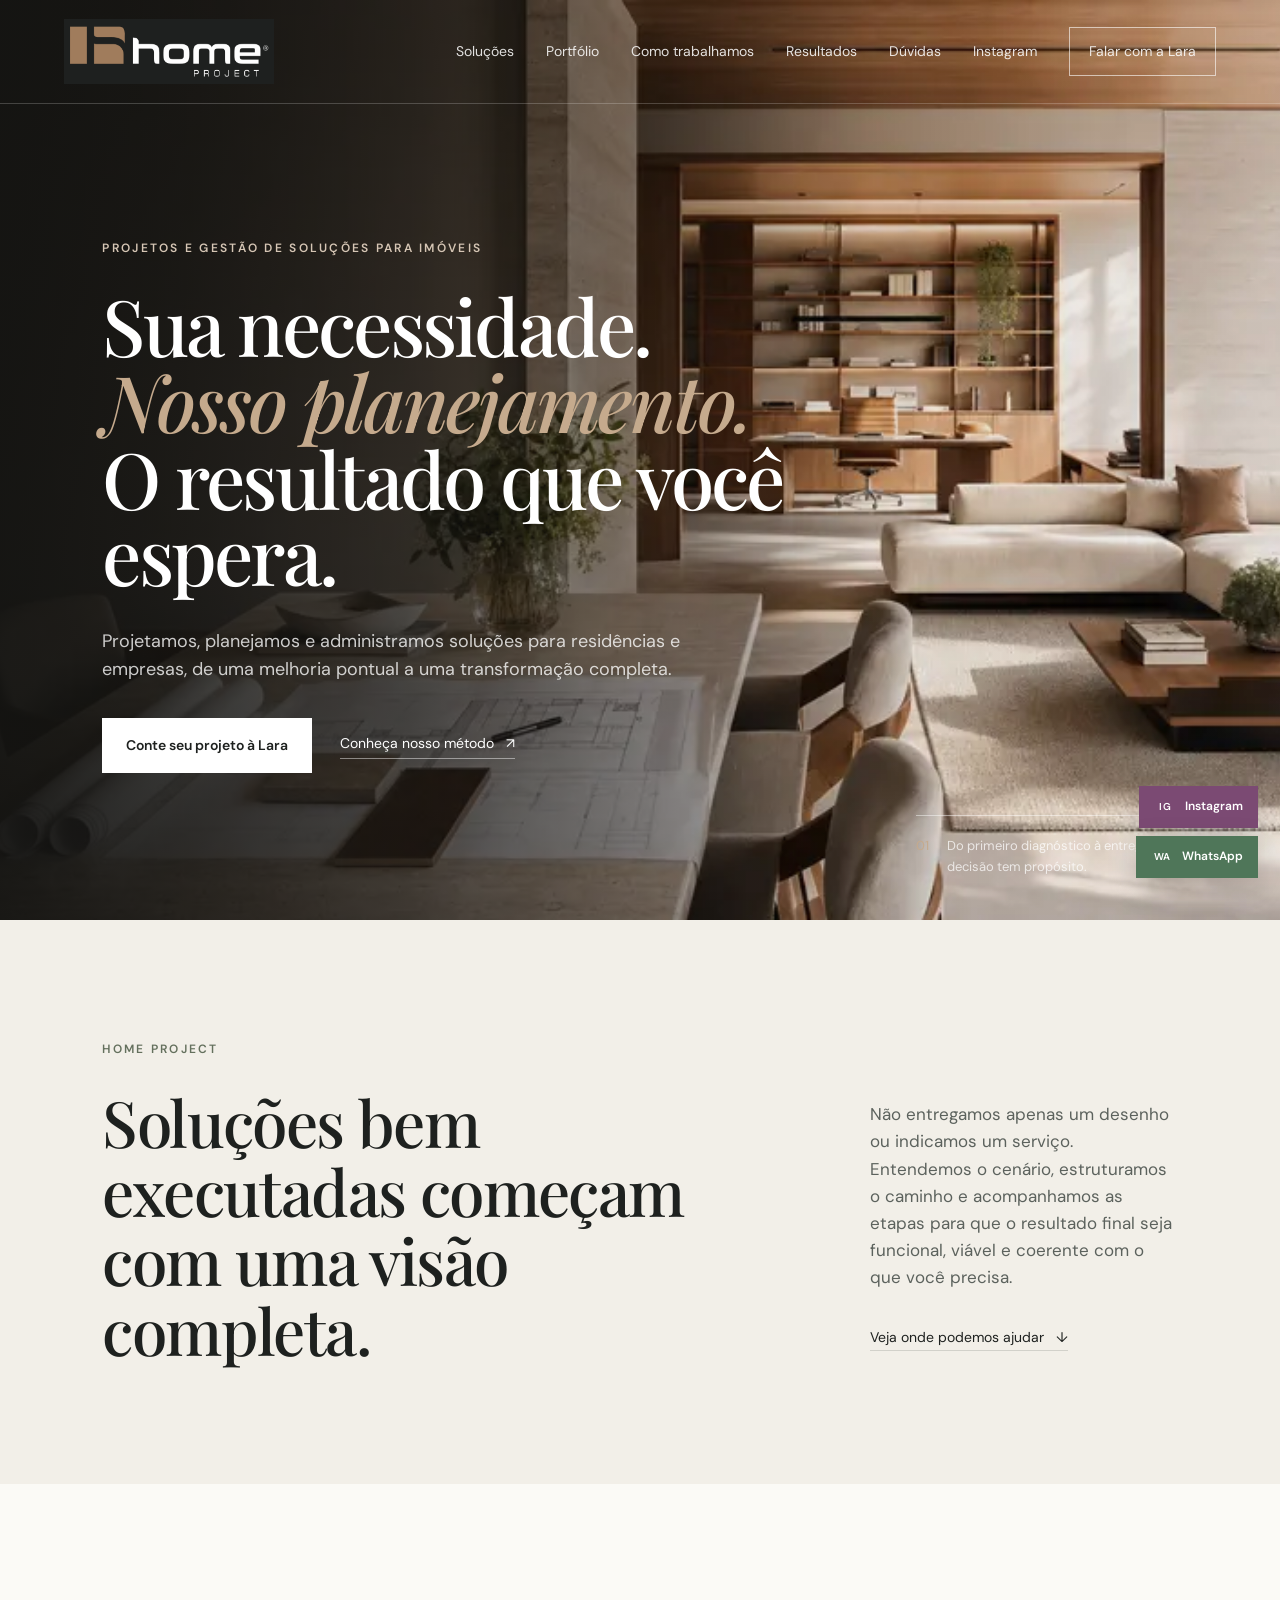
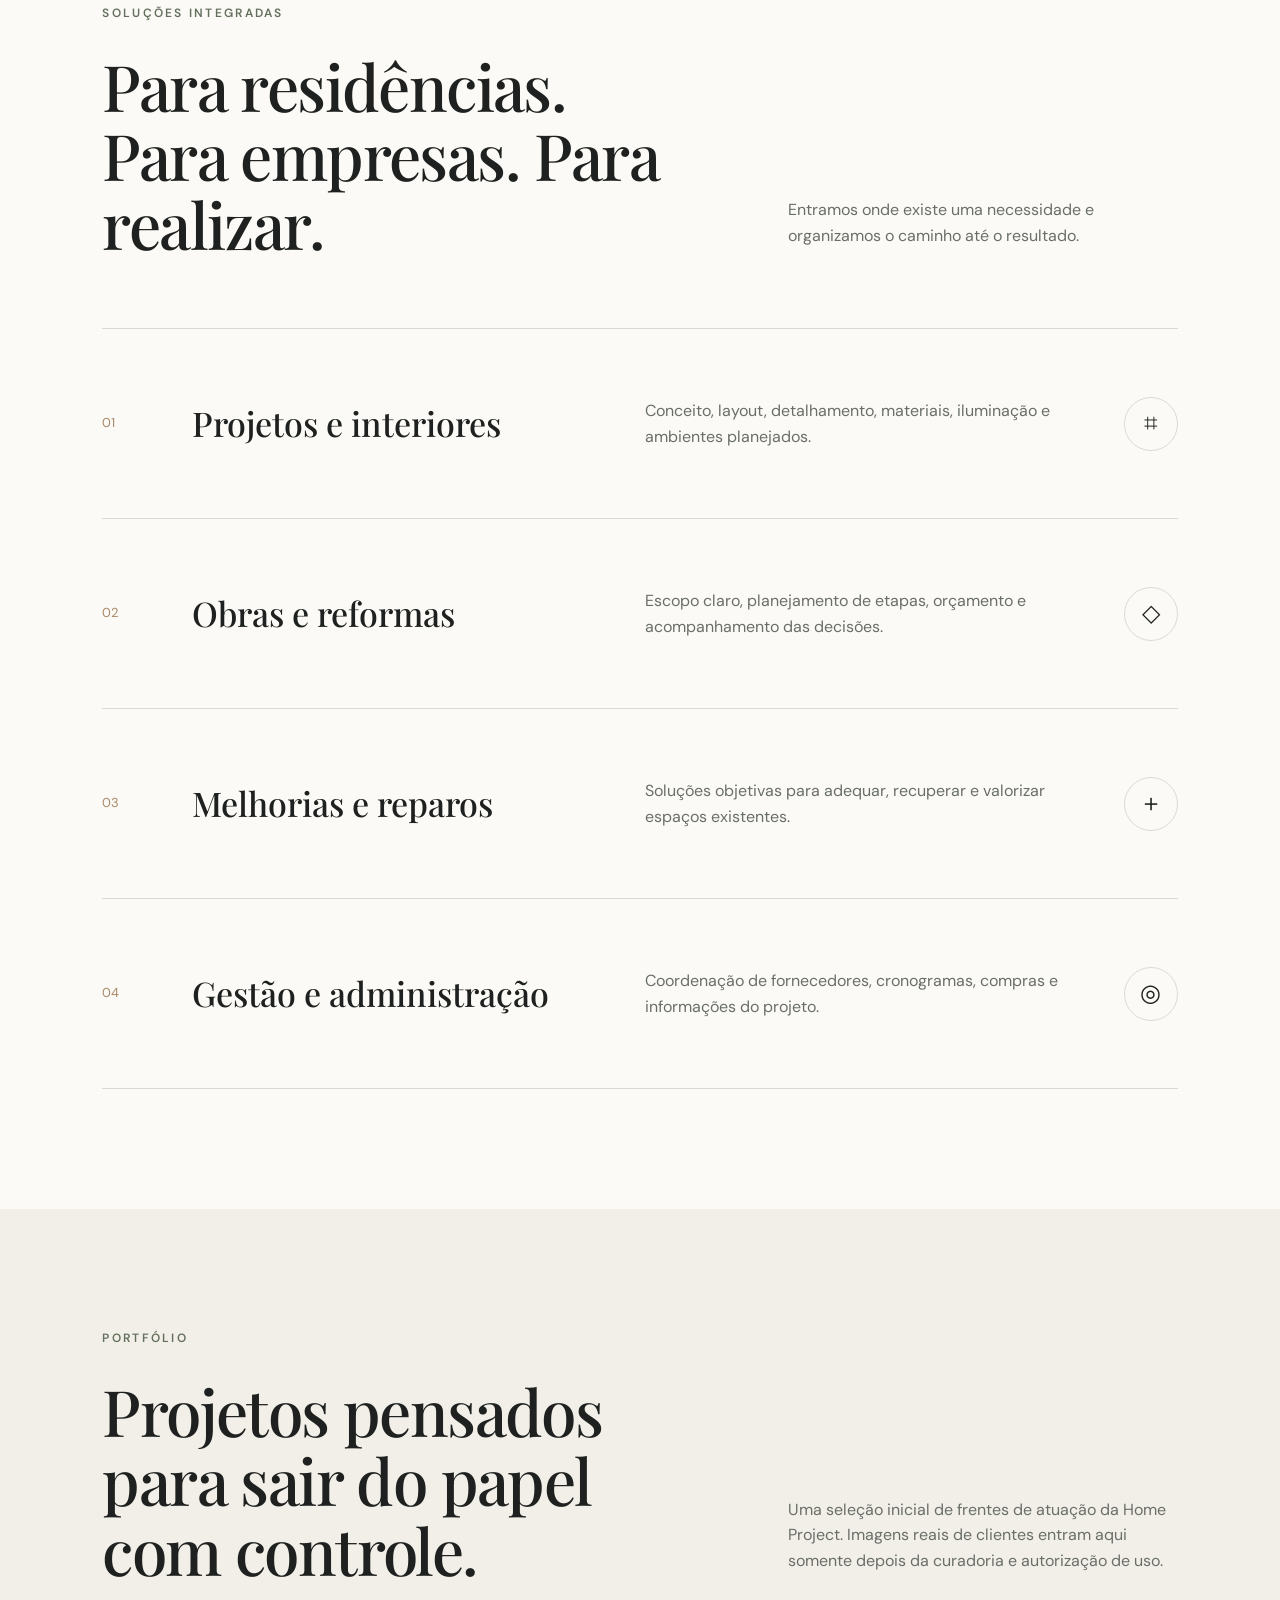
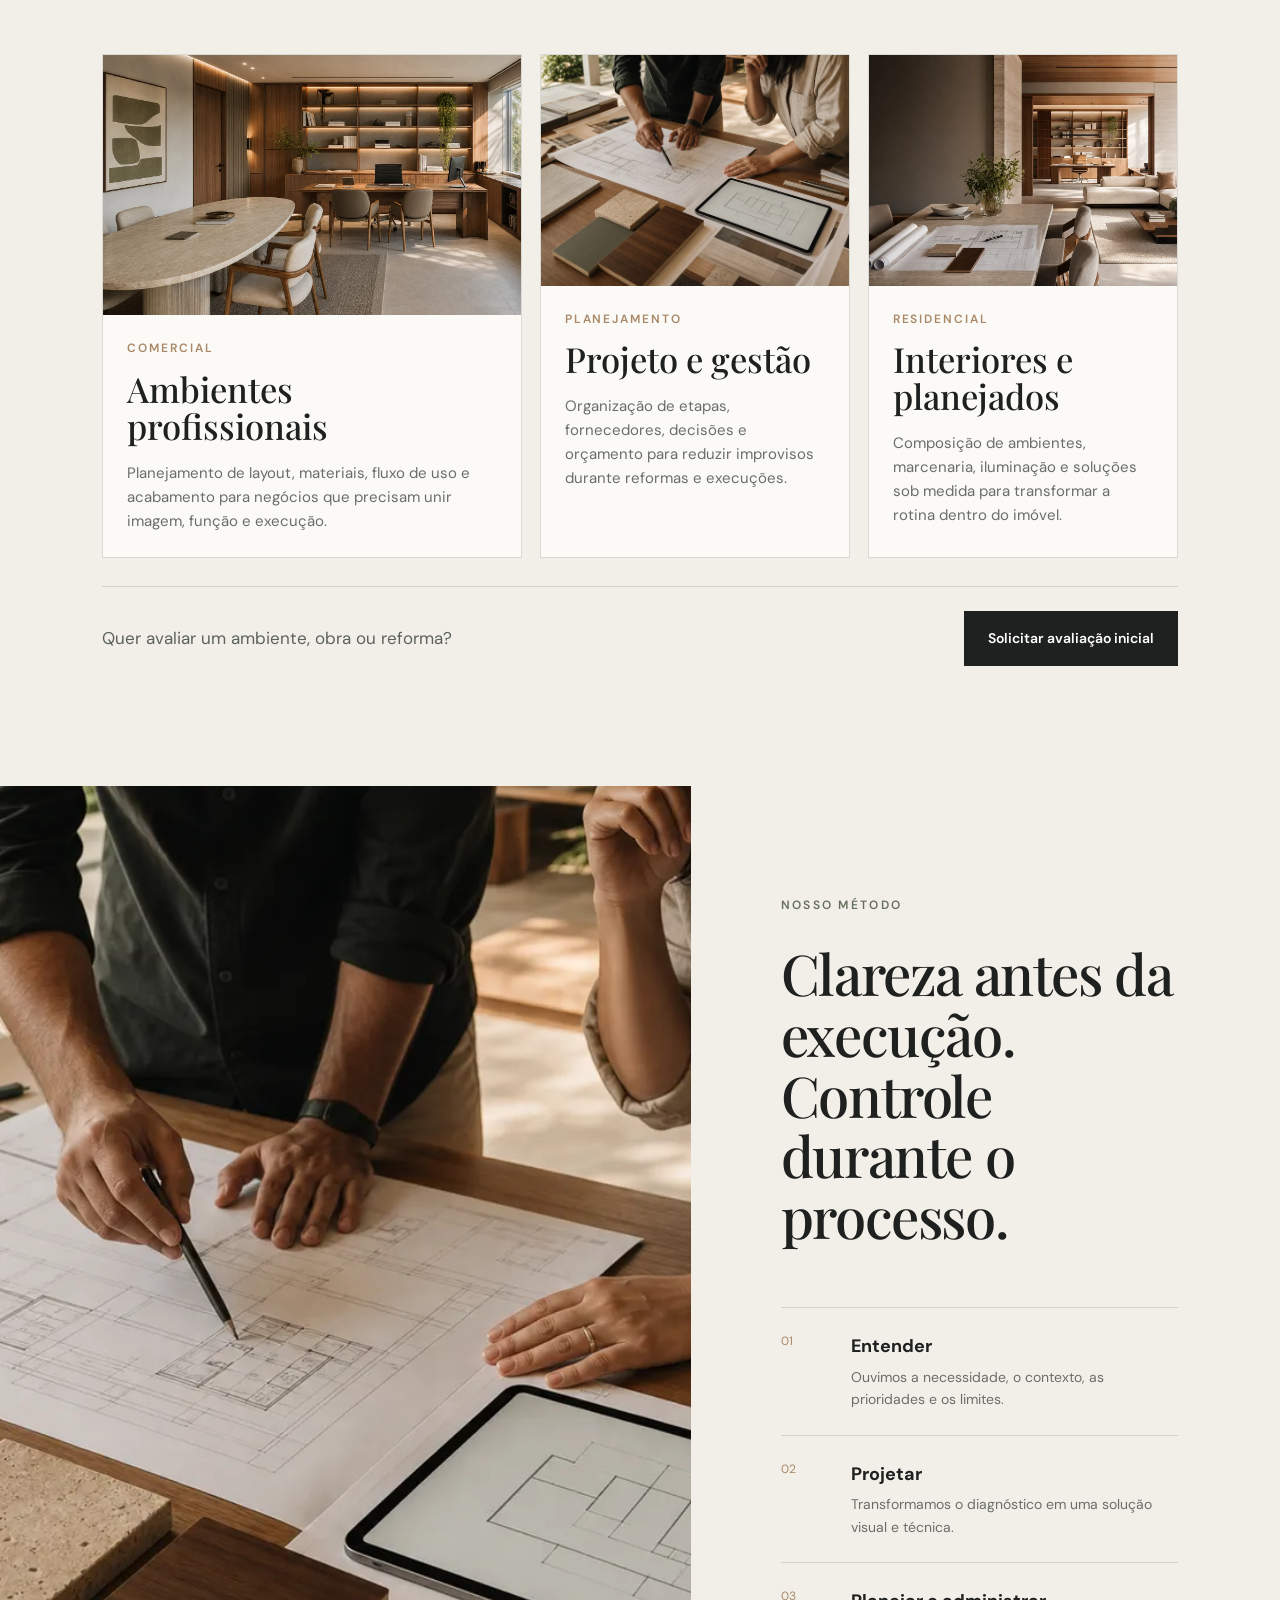
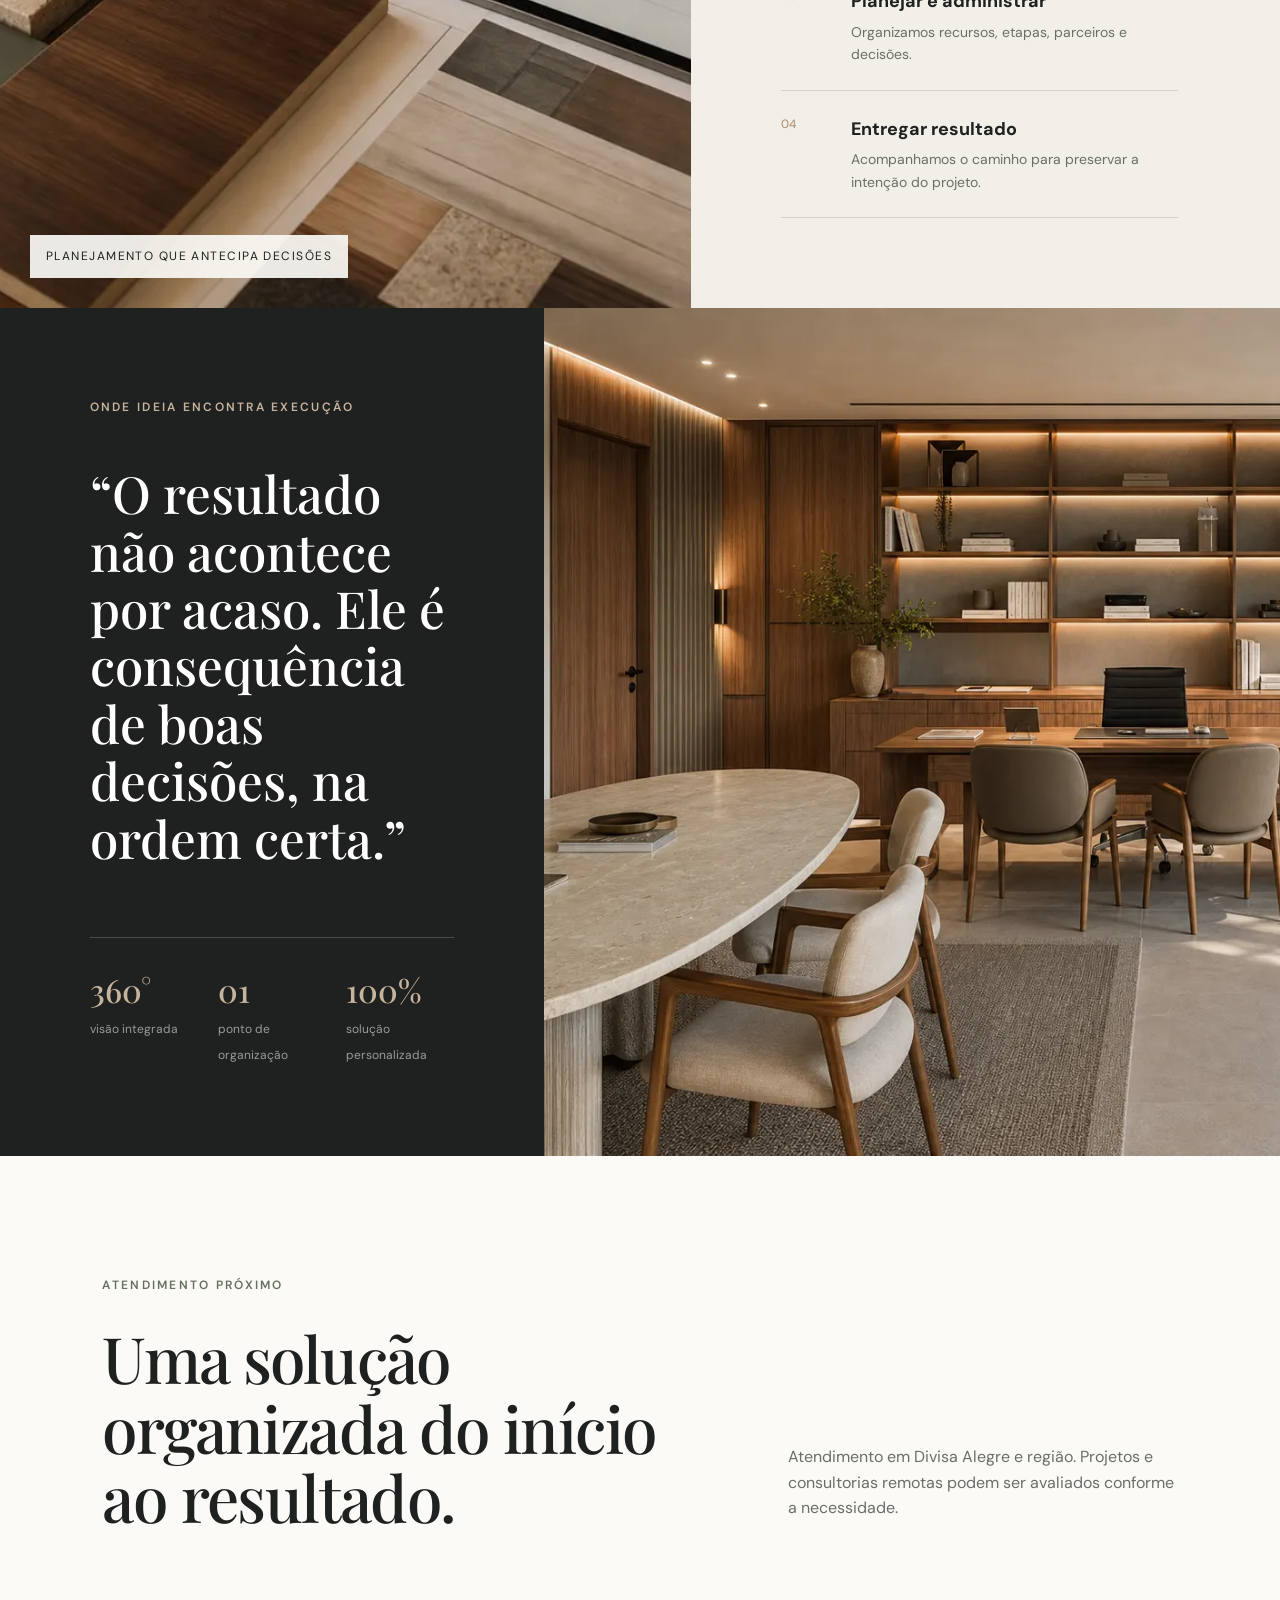
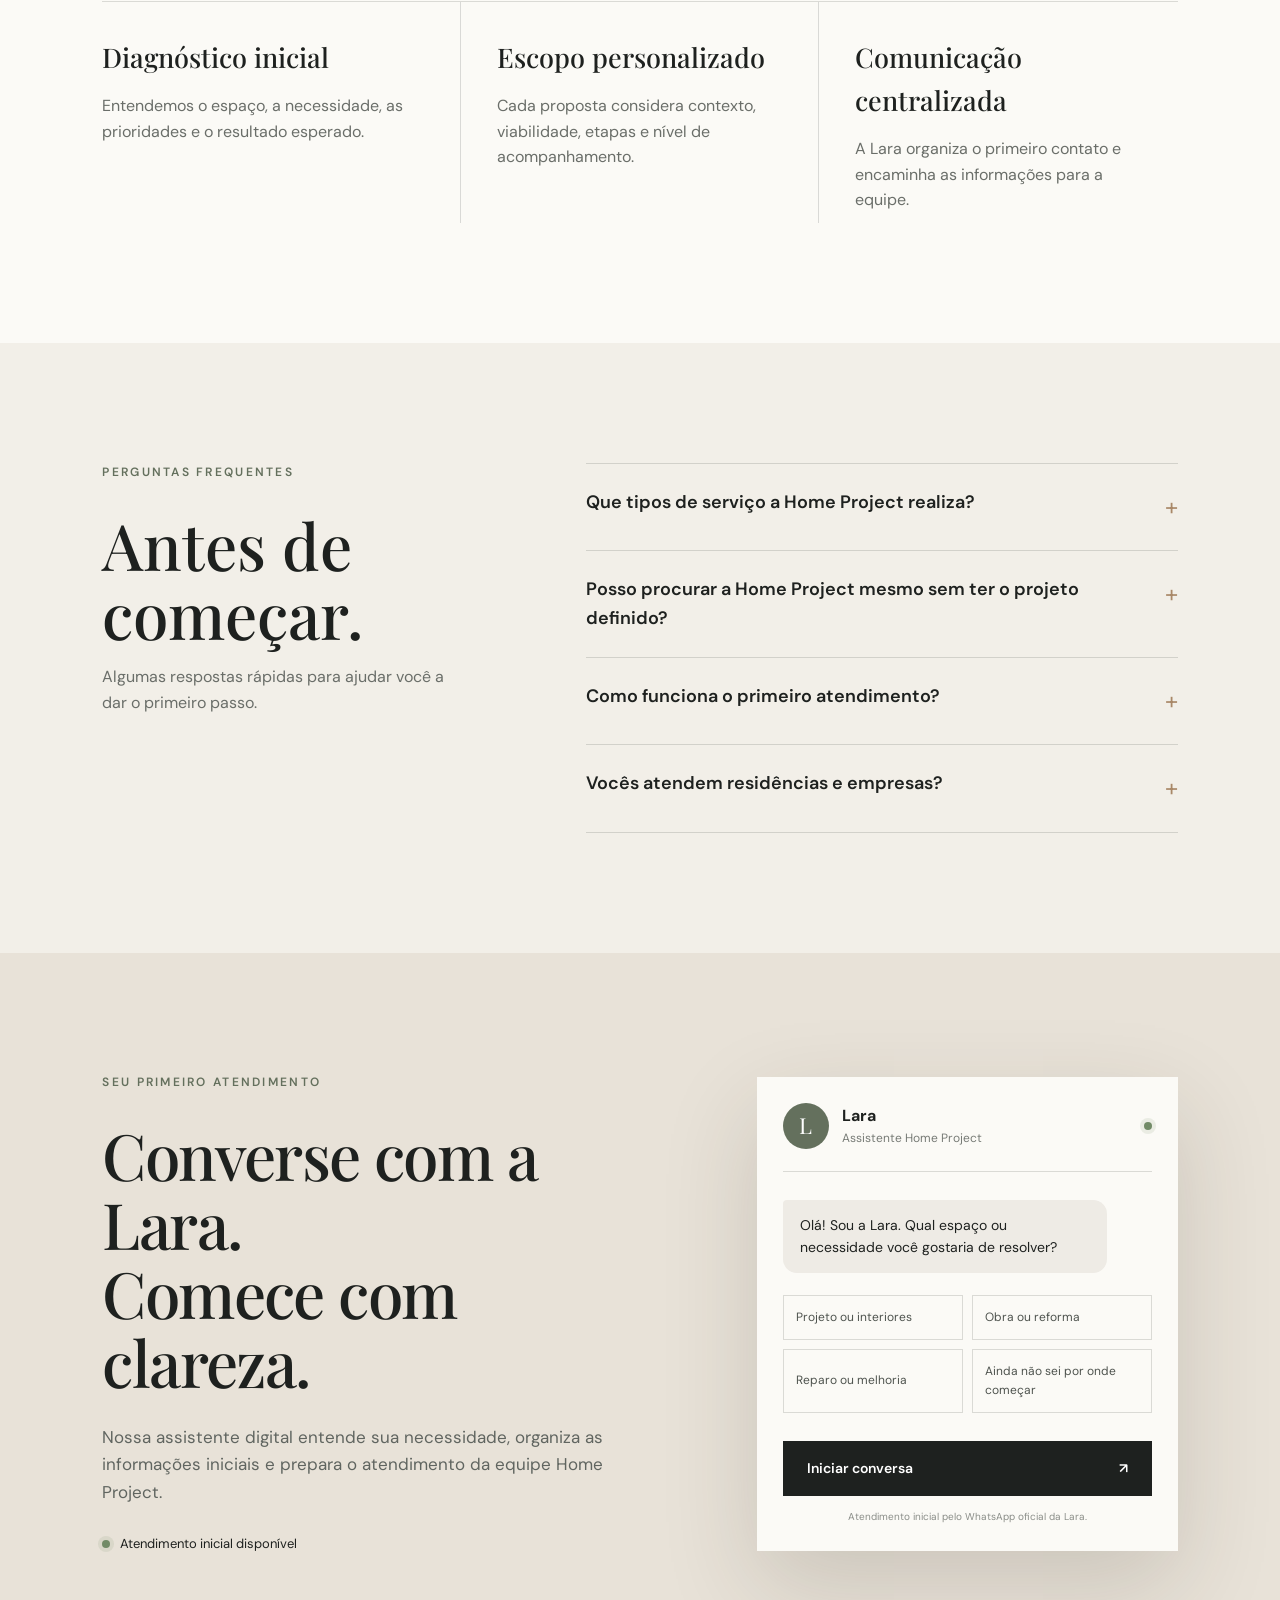
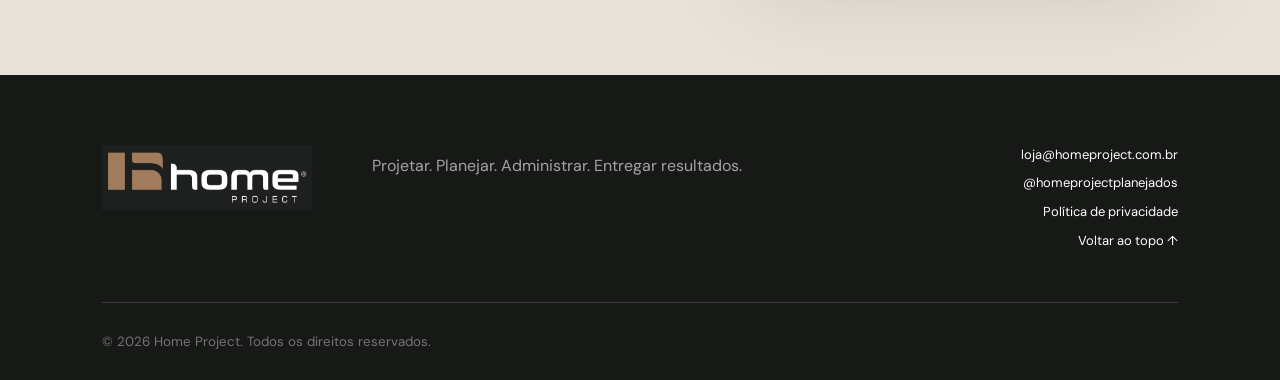
==== commit 116f8d21: "Add portfolio section" ====
--- a/index.html
+++ b/index.html
@@ -44,6 +44,7 @@
     </button>
     <nav class="site-nav" aria-label="Navegação principal">
       <a href="#solucoes">Soluções</a>
+      <a href="#portfolio">Portfólio</a>
       <a href="#metodo">Como trabalhamos</a>
       <a href="#resultado">Resultados</a>
       <a href="#duvidas">Dúvidas</a>
@@ -129,6 +130,55 @@
       </div>
     </section>
 
+
+    <section class="portfolio section" id="portfolio" aria-labelledby="portfolio-title">
+      <div class="section-heading">
+        <div>
+          <p class="section-kicker">Portfólio</p>
+          <h2 id="portfolio-title">Projetos pensados para sair do papel com controle.</h2>
+        </div>
+        <p>Uma seleção inicial de frentes de atuação da Home Project. Imagens reais de clientes entram aqui somente depois da curadoria e autorização de uso.</p>
+      </div>
+      <div class="portfolio-grid">
+        <article class="portfolio-card featured">
+          <picture>
+            <source srcset="assets/resultado-corporativo.webp" type="image/webp">
+            <img src="assets/resultado-corporativo.png" alt="Ambiente corporativo contemporâneo finalizado" width="1536" height="1024" loading="lazy" decoding="async">
+          </picture>
+          <div>
+            <span>Comercial</span>
+            <h3>Ambientes profissionais</h3>
+            <p>Planejamento de layout, materiais, fluxo de uso e acabamento para negócios que precisam unir imagem, função e execução.</p>
+          </div>
+        </article>
+        <article class="portfolio-card">
+          <picture>
+            <source srcset="assets/processo-planejamento.webp" type="image/webp">
+            <img src="assets/processo-planejamento.png" alt="Mesa com plantas, materiais e estudo de projeto" width="1448" height="1086" loading="lazy" decoding="async">
+          </picture>
+          <div>
+            <span>Planejamento</span>
+            <h3>Projeto e gestão</h3>
+            <p>Organização de etapas, fornecedores, decisões e orçamento para reduzir improvisos durante reformas e execuções.</p>
+          </div>
+        </article>
+        <article class="portfolio-card">
+          <picture>
+            <source srcset="assets/hero-home-project.webp" type="image/webp">
+            <img src="assets/hero-home-project.png" alt="Ambiente planejado com linguagem contemporânea" width="1672" height="941" loading="lazy" decoding="async">
+          </picture>
+          <div>
+            <span>Residencial</span>
+            <h3>Interiores e planejados</h3>
+            <p>Composição de ambientes, marcenaria, iluminação e soluções sob medida para transformar a rotina dentro do imóvel.</p>
+          </div>
+        </article>
+      </div>
+      <div class="portfolio-cta">
+        <p>Quer avaliar um ambiente, obra ou reforma?</p>
+        <a class="button button-dark" href="#lara">Solicitar avaliação inicial</a>
+      </div>
+    </section>
     <section class="method section" id="metodo">
       <div class="method-media reveal">
         <picture>
--- a/styles.css
+++ b/styles.css
@@ -88,6 +88,21 @@
 .solution-card p { color:#6a6e69; margin:0; max-width:440px; }
 .card-icon { justify-self:end; width:54px; height:54px; display:grid; place-items:center; border:1px solid var(--line); border-radius:50%; font-size:24px; }
 
+
+.portfolio { background:var(--ivory); }
+.portfolio-grid { display:grid; grid-template-columns:1.15fr .85fr .85fr; gap:18px; align-items:stretch; }
+.portfolio-card { background:var(--paper); border:1px solid var(--line); display:flex; flex-direction:column; min-height:100%; }
+.portfolio-card picture { aspect-ratio:4/3; width:100%; overflow:hidden; background:#ddd5c7; }
+.portfolio-card.featured picture { aspect-ratio:16/10; }
+.portfolio-card img { width:100%; height:100%; object-fit:cover; transition:transform .28s ease; }
+.portfolio-card:hover img { transform:scale(1.035); }
+.portfolio-card div { padding:24px; }
+.portfolio-card span { display:block; color:var(--bronze); font-size:12px; font-weight:600; letter-spacing:.16em; text-transform:uppercase; margin-bottom:12px; }
+.portfolio-card h3 { margin:0; font-family:var(--serif); font-size:clamp(26px,2.7vw,38px); line-height:1.08; font-weight:500; }
+.portfolio-card p { margin:16px 0 0; color:#6a6e69; font-size:15px; }
+.portfolio-cta { margin-top:28px; padding-top:24px; border-top:1px solid var(--line); display:flex; justify-content:space-between; gap:22px; align-items:center; }
+.portfolio-cta p { margin:0; color:#5c625d; font-size:17px; }
+.button-dark { background:var(--ink); color:white; }
 .method { display:grid; grid-template-columns:1.08fr .92fr; padding:0; background:var(--ivory); }
 .method-media { position:relative; min-height:860px; overflow:hidden; }
 .method-media picture, .method-media img { width:100%; height:100%; }
@@ -182,6 +197,8 @@
   .hero-content { width:84vw; }
   .hero-note { display:none; }
   .manifesto-grid, .method, .result, .lara, .faq { grid-template-columns:1fr; }
+  .portfolio-grid { grid-template-columns:1fr; }
+  .portfolio-cta { align-items:flex-start; flex-direction:column; }
   .section-heading { align-items:start; flex-direction:column; }
   .solution-card { grid-template-columns:45px 1fr 60px; padding:24px 0; }
   .solution-card p { grid-column:2/4; }
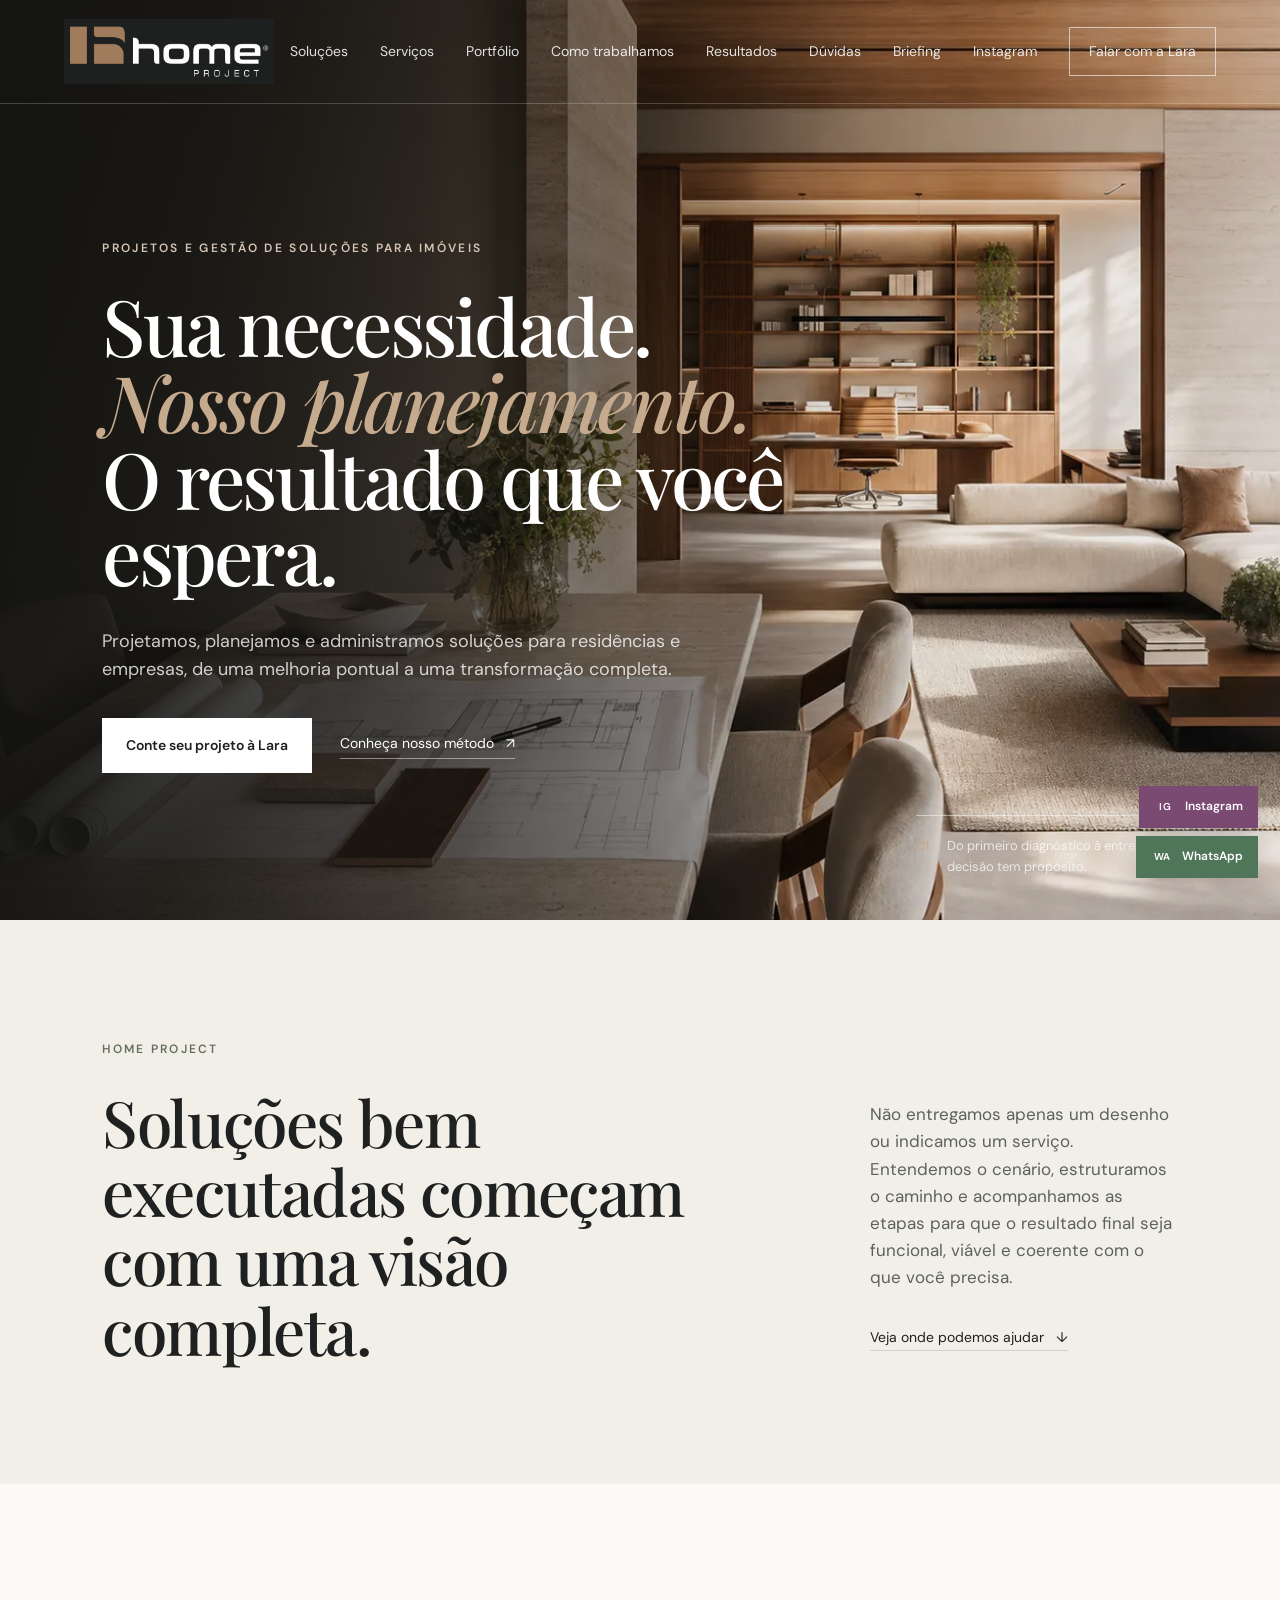
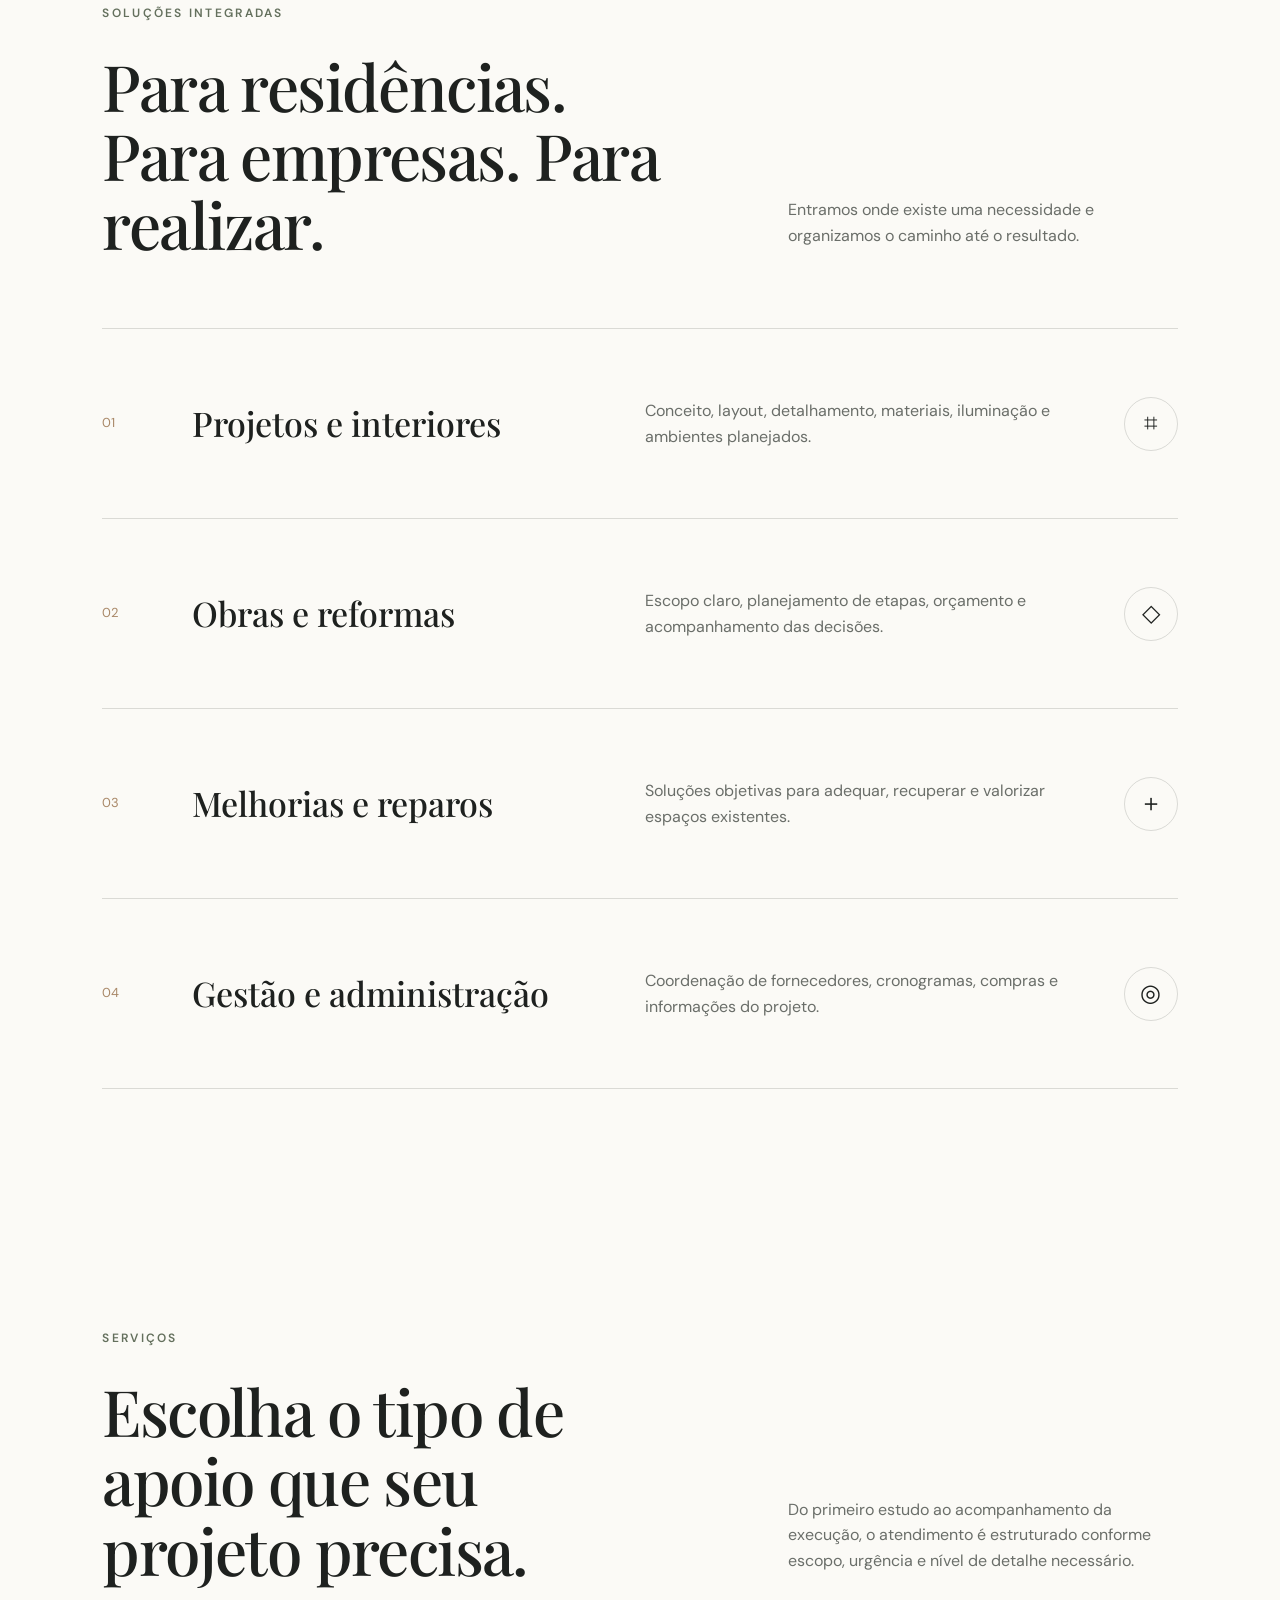
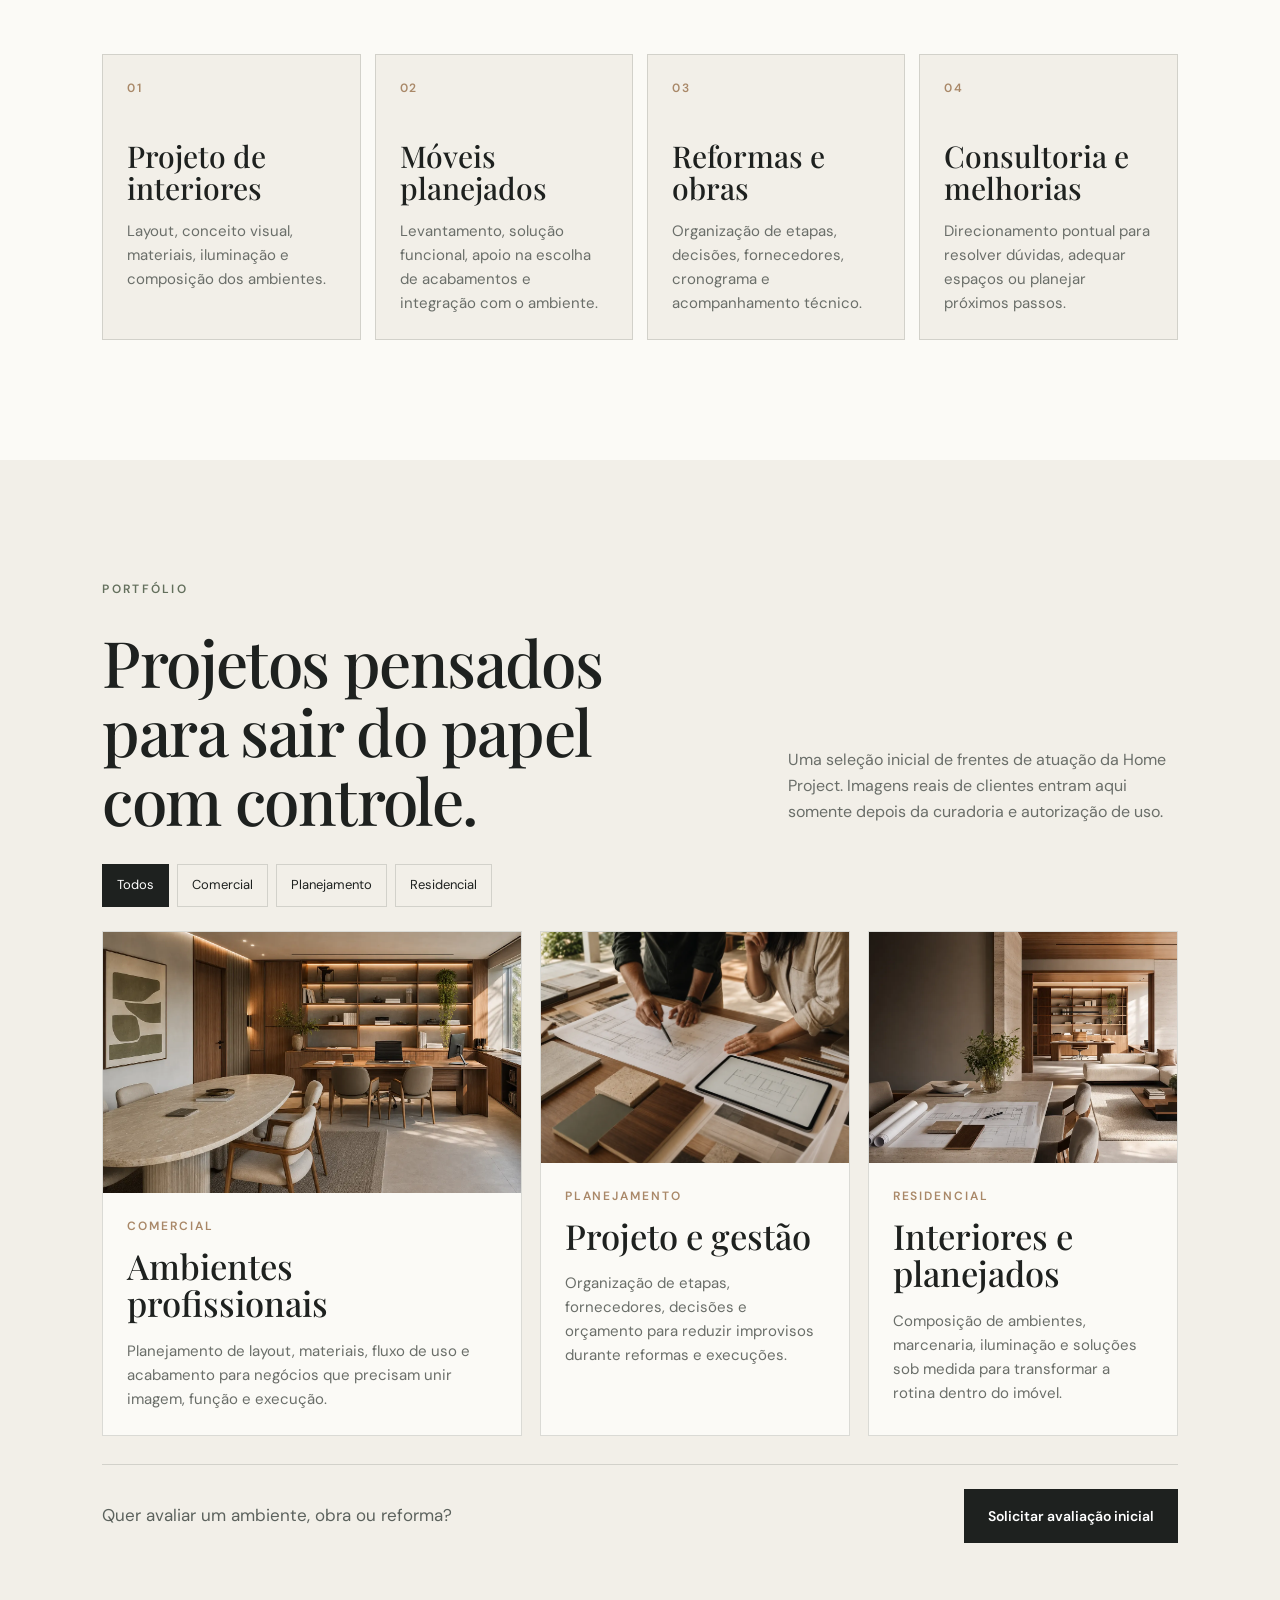
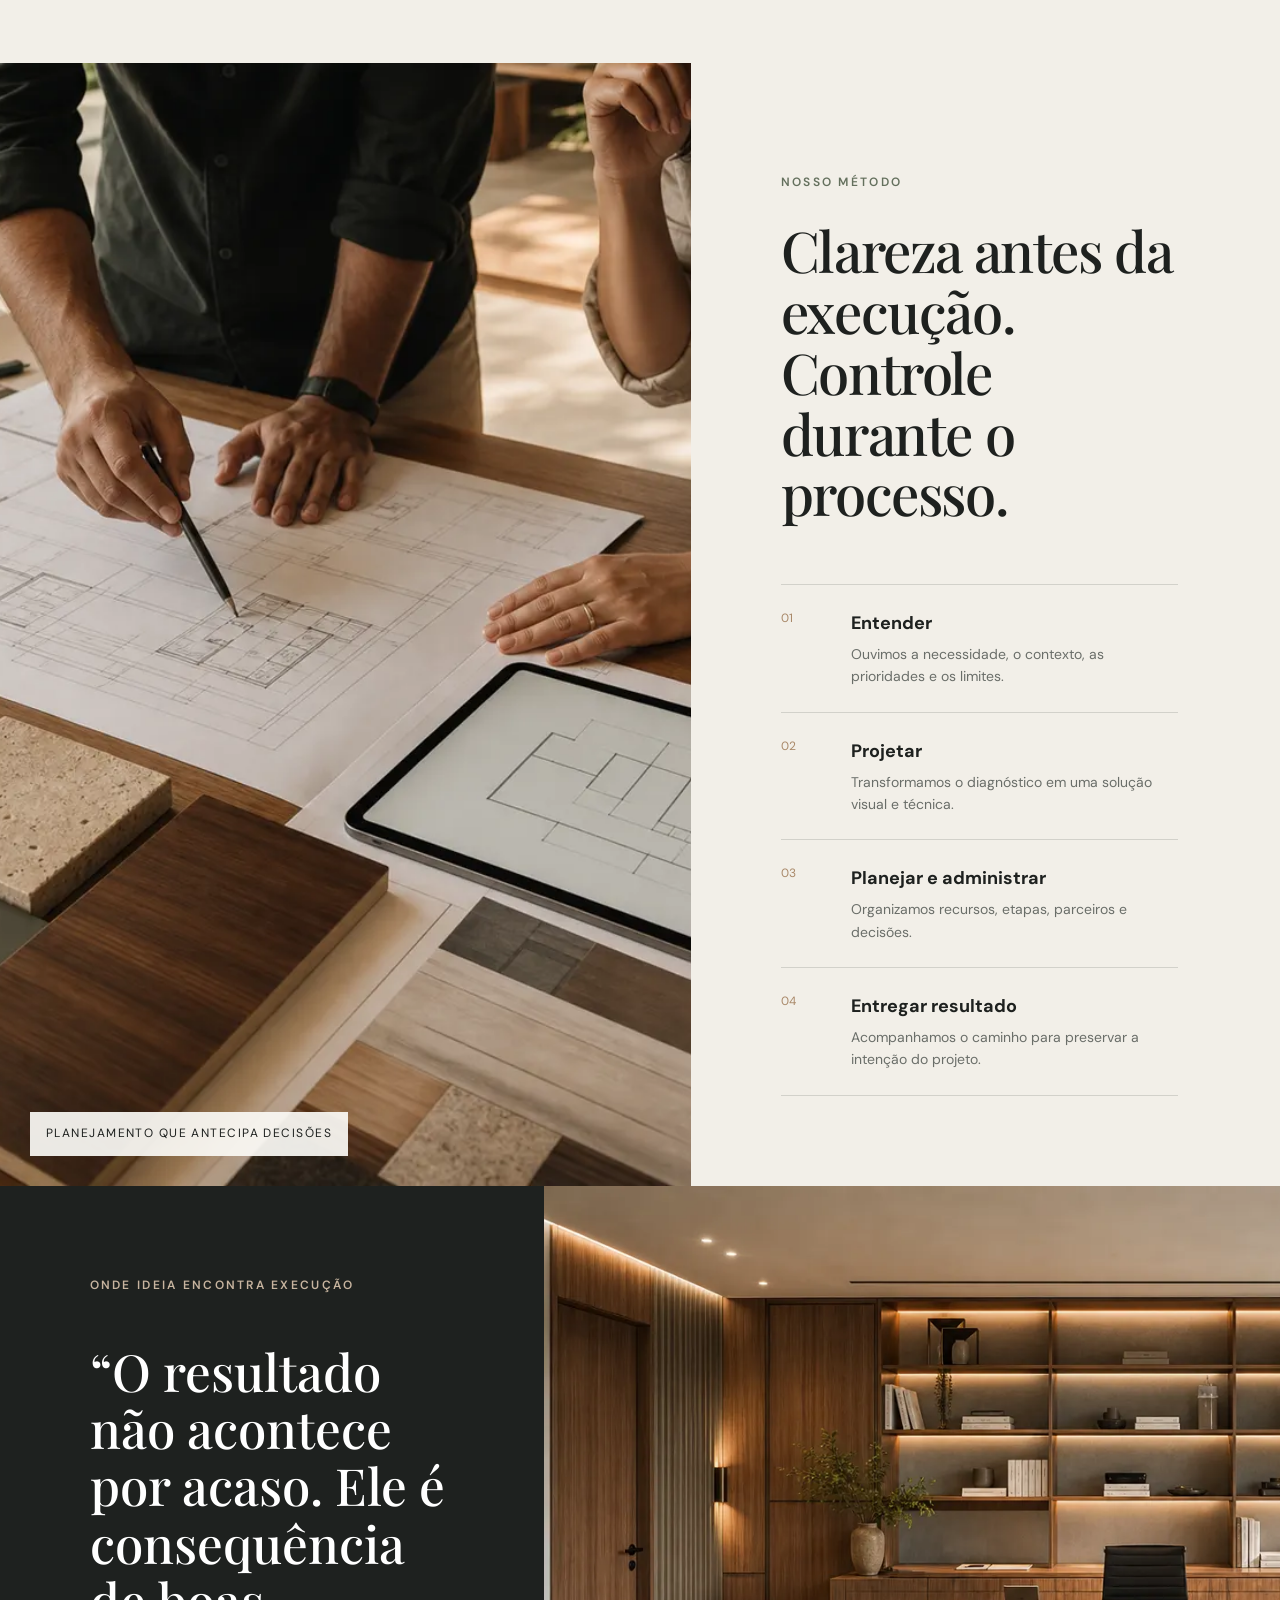
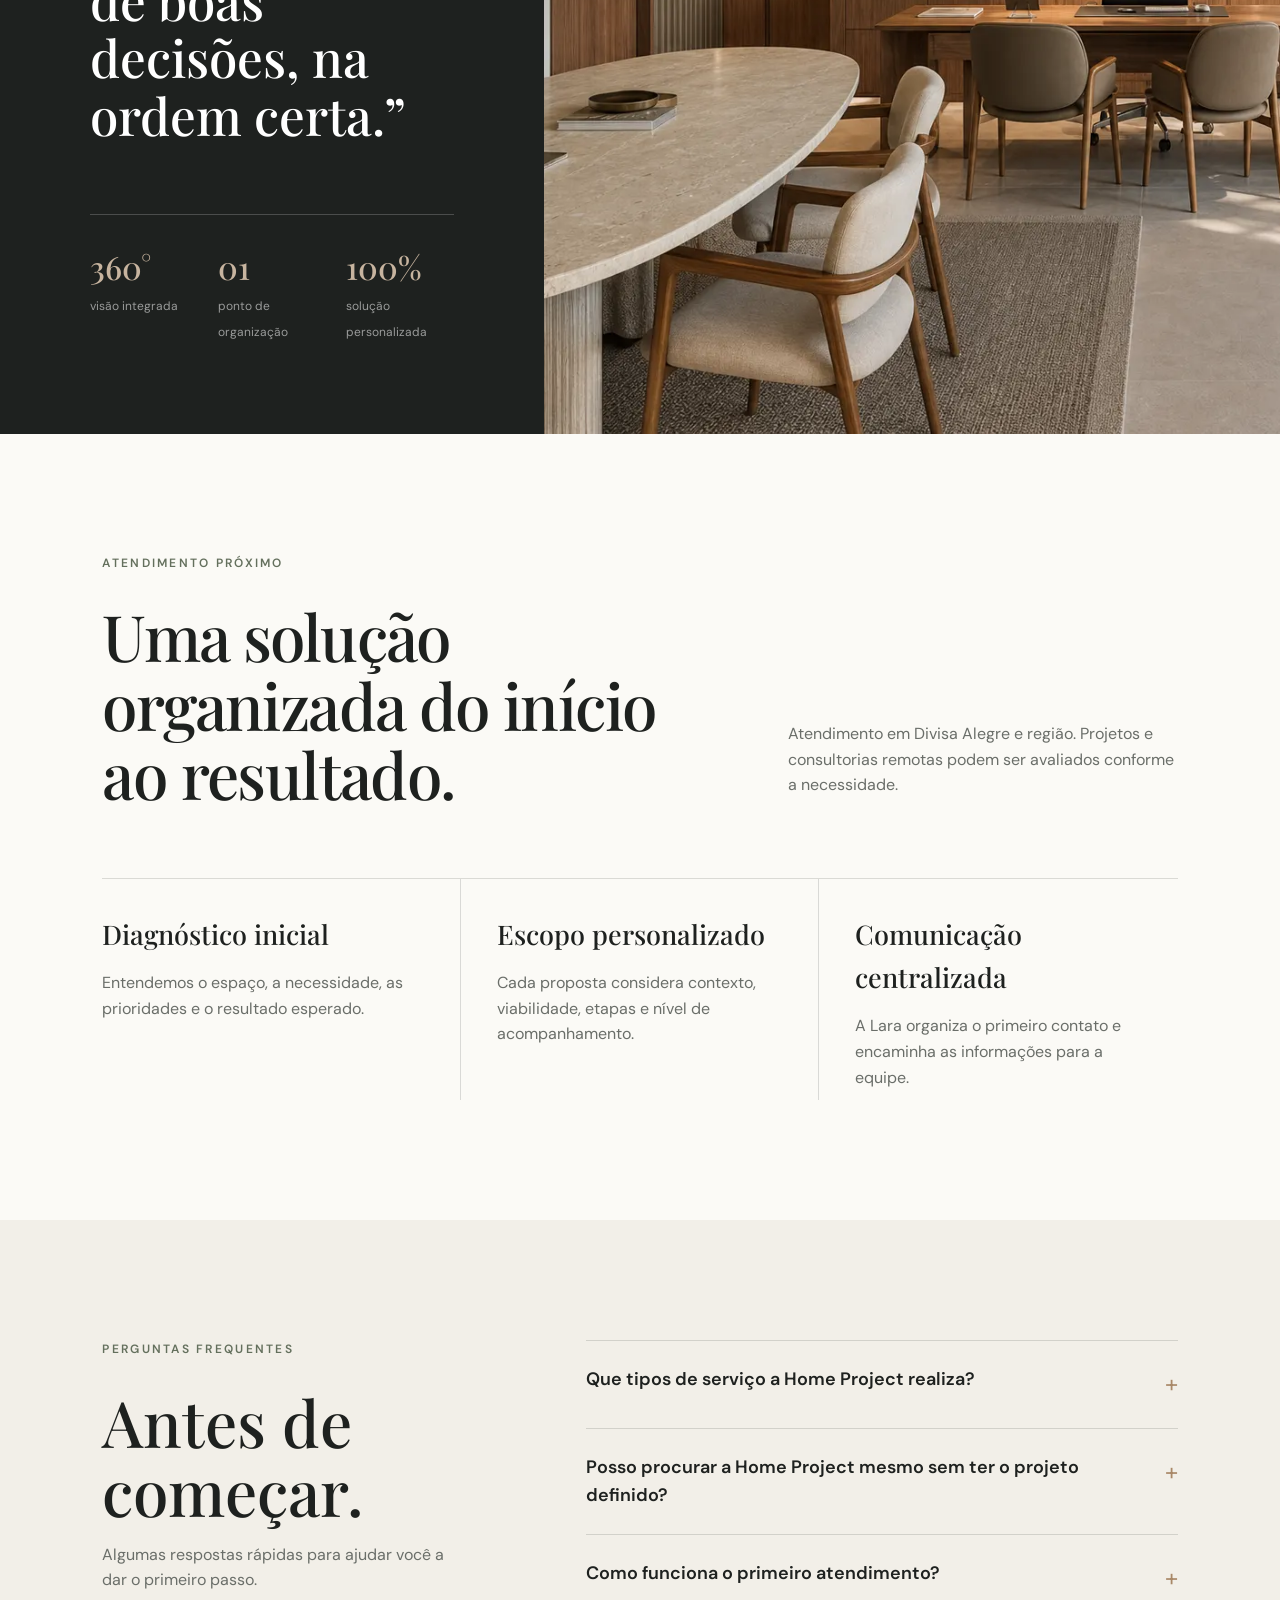
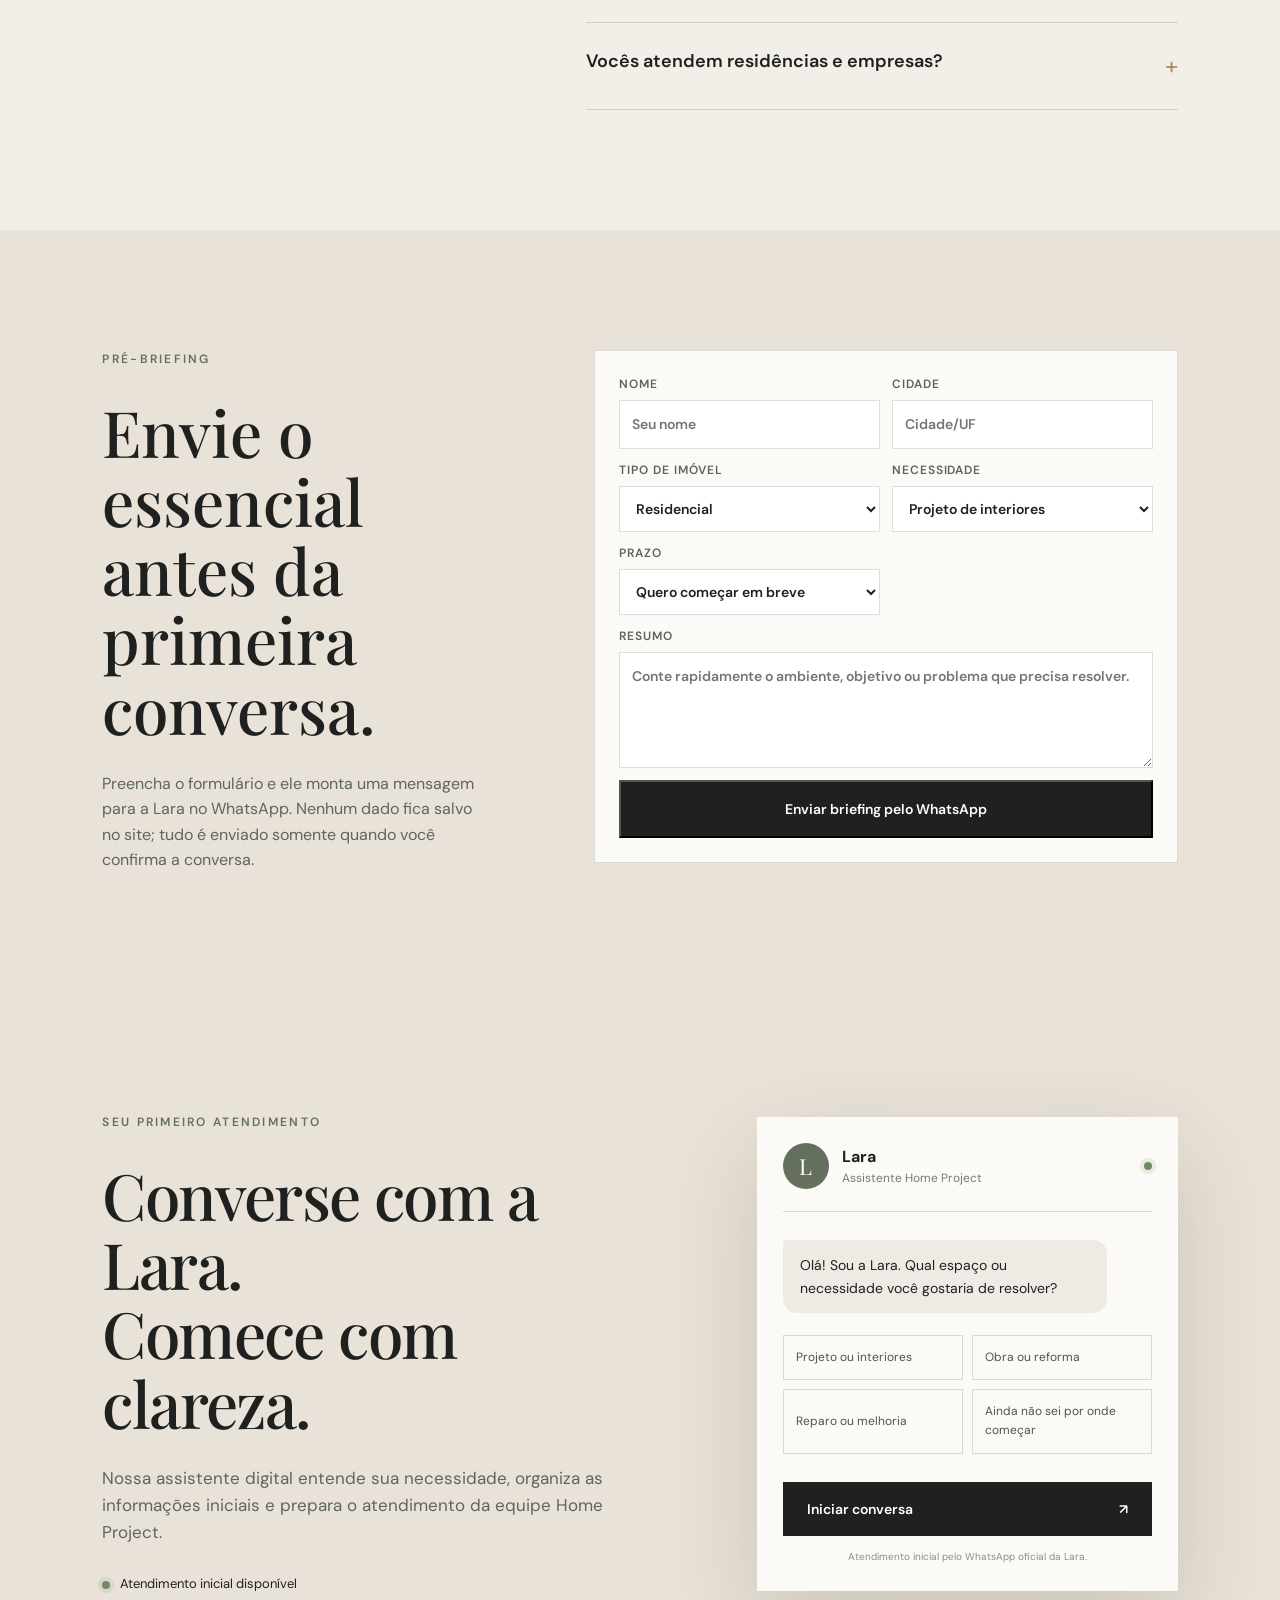
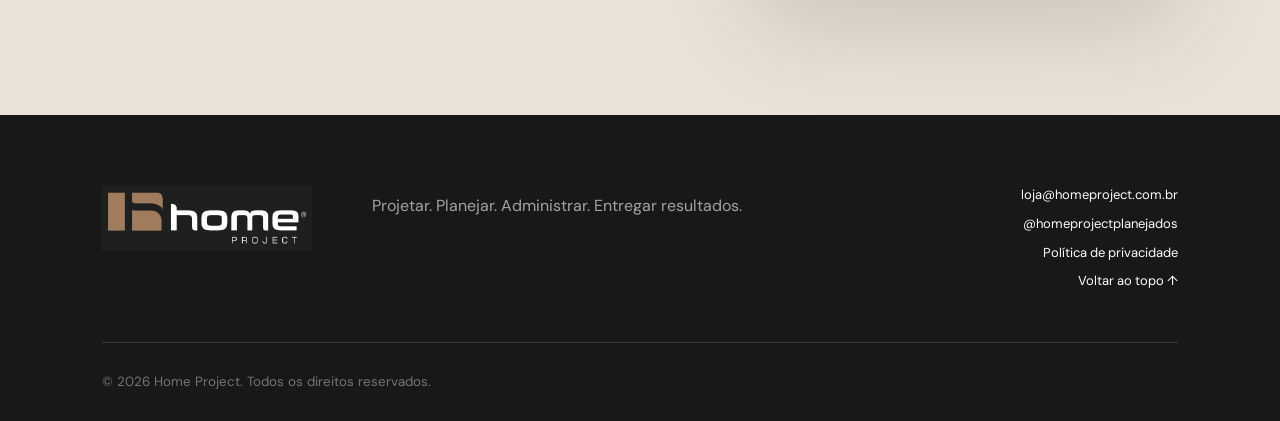
==== commit ed348db2: "Add services and briefing flow" ====
--- a/index.html
+++ b/index.html
@@ -44,10 +44,12 @@
     </button>
     <nav class="site-nav" aria-label="Navegação principal">
       <a href="#solucoes">Soluções</a>
+      <a href="#servicos">Serviços</a>
       <a href="#portfolio">Portfólio</a>
       <a href="#metodo">Como trabalhamos</a>
       <a href="#resultado">Resultados</a>
       <a href="#duvidas">Dúvidas</a>
+      <a href="#briefing">Briefing</a>
       <a href="https://www.instagram.com/homeprojectplanejados/" target="_blank" rel="noopener noreferrer">Instagram</a>
       <a href="#lara" class="nav-cta">Falar com a Lara</a>
     </nav>
@@ -131,6 +133,22 @@
     </section>
 
 
+
+    <section class="services section" id="servicos" aria-labelledby="services-title">
+      <div class="section-heading">
+        <div>
+          <p class="section-kicker">Serviços</p>
+          <h2 id="services-title">Escolha o tipo de apoio que seu projeto precisa.</h2>
+        </div>
+        <p>Do primeiro estudo ao acompanhamento da execução, o atendimento é estruturado conforme escopo, urgência e nível de detalhe necessário.</p>
+      </div>
+      <div class="service-grid">
+        <article><span>01</span><h3>Projeto de interiores</h3><p>Layout, conceito visual, materiais, iluminação e composição dos ambientes.</p></article>
+        <article><span>02</span><h3>Móveis planejados</h3><p>Levantamento, solução funcional, apoio na escolha de acabamentos e integração com o ambiente.</p></article>
+        <article><span>03</span><h3>Reformas e obras</h3><p>Organização de etapas, decisões, fornecedores, cronograma e acompanhamento técnico.</p></article>
+        <article><span>04</span><h3>Consultoria e melhorias</h3><p>Direcionamento pontual para resolver dúvidas, adequar espaços ou planejar próximos passos.</p></article>
+      </div>
+    </section>
     <section class="portfolio section" id="portfolio" aria-labelledby="portfolio-title">
       <div class="section-heading">
         <div>
@@ -139,8 +157,14 @@
         </div>
         <p>Uma seleção inicial de frentes de atuação da Home Project. Imagens reais de clientes entram aqui somente depois da curadoria e autorização de uso.</p>
       </div>
+      <div class="portfolio-filter" aria-label="Filtrar portfólio">
+        <button type="button" class="is-active" data-filter="todos">Todos</button>
+        <button type="button" data-filter="comercial">Comercial</button>
+        <button type="button" data-filter="planejamento">Planejamento</button>
+        <button type="button" data-filter="residencial">Residencial</button>
+      </div>
       <div class="portfolio-grid">
-        <article class="portfolio-card featured">
+        <article class="portfolio-card featured" data-category="comercial">
           <picture>
             <source srcset="assets/resultado-corporativo.webp" type="image/webp">
             <img src="assets/resultado-corporativo.png" alt="Ambiente corporativo contemporâneo finalizado" width="1536" height="1024" loading="lazy" decoding="async">
@@ -279,6 +303,23 @@
       </div>
     </section>
 
+
+    <section class="briefing section" id="briefing" aria-labelledby="briefing-title">
+      <div class="briefing-copy">
+        <p class="section-kicker">Pré-briefing</p>
+        <h2 id="briefing-title">Envie o essencial antes da primeira conversa.</h2>
+        <p>Preencha o formulário e ele monta uma mensagem para a Lara no WhatsApp. Nenhum dado fica salvo no site; tudo é enviado somente quando você confirma a conversa.</p>
+      </div>
+      <form class="briefing-form" id="briefing-form">
+        <label>Nome<input name="nome" autocomplete="name" placeholder="Seu nome"></label>
+        <label>Cidade<input name="cidade" autocomplete="address-level2" placeholder="Cidade/UF"></label>
+        <label>Tipo de imóvel<select name="imovel"><option>Residencial</option><option>Comercial</option><option>Consultório / clínica</option><option>Outro</option></select></label>
+        <label>Necessidade<select name="necessidade"><option>Projeto de interiores</option><option>Móveis planejados</option><option>Obra ou reforma</option><option>Reparo ou melhoria</option><option>Ainda não sei</option></select></label>
+        <label>Prazo<select name="prazo"><option>Quero começar em breve</option><option>Estou planejando para os próximos meses</option><option>Preciso entender etapas e valores</option></select></label>
+        <label class="full">Resumo<textarea name="resumo" rows="4" placeholder="Conte rapidamente o ambiente, objetivo ou problema que precisa resolver."></textarea></label>
+        <button class="button button-dark" type="submit">Enviar briefing pelo WhatsApp</button>
+      </form>
+    </section>
     <section class="lara section" id="lara">
       <div class="lara-intro">
         <p class="section-kicker">Seu primeiro atendimento</p>
--- a/styles.css
+++ b/styles.css
@@ -89,6 +89,38 @@
 .card-icon { justify-self:end; width:54px; height:54px; display:grid; place-items:center; border:1px solid var(--line); border-radius:50%; font-size:24px; }
 
 
+
+.services { background:var(--paper); }
+.service-grid { display:grid; grid-template-columns:repeat(4, minmax(0,1fr)); gap:14px; }
+.service-grid article { border:1px solid var(--line); background:var(--ivory); padding:24px; min-height:260px; display:flex; flex-direction:column; }
+.service-grid span { color:var(--bronze); font-size:12px; font-weight:600; letter-spacing:.14em; }
+.service-grid h3 { margin:42px 0 14px; font-family:var(--serif); font-size:30px; line-height:1.08; font-weight:500; }
+.service-grid p { margin:0; color:#6a6e69; font-size:15px; }
+.portfolio-filter { display:flex; gap:8px; flex-wrap:wrap; margin:-40px 0 24px; }
+.portfolio-filter button { border:1px solid var(--line); background:transparent; padding:10px 14px; color:var(--ink); cursor:pointer; font-size:13px; }
+.portfolio-filter button.is-active, .portfolio-filter button:hover { background:var(--ink); color:white; border-color:var(--ink); }
+.portfolio-card.is-hidden { display:none; }
+.portfolio-link { display:inline-block; margin-top:18px; color:var(--ink); border-bottom:1px solid var(--bronze); font-size:13px; font-weight:600; }
+.briefing { background:#e8e2d8; display:grid; grid-template-columns:.8fr 1.2fr; gap:8vw; align-items:start; }
+.briefing-copy h2 { margin:0; font-family:var(--serif); font-size:clamp(42px,5vw,68px); font-weight:500; line-height:1.08; }
+.briefing-copy p:not(.section-kicker) { color:#606560; max-width:520px; margin:28px 0 0; }
+.briefing-form { display:grid; grid-template-columns:1fr 1fr; gap:12px; background:var(--paper); padding:24px; border:1px solid var(--line); }
+.briefing-form label { display:grid; gap:6px; color:#5c625d; font-size:12px; font-weight:600; text-transform:uppercase; letter-spacing:.08em; }
+.briefing-form input, .briefing-form select, .briefing-form textarea { width:100%; border:1px solid var(--line); background:white; color:var(--ink); padding:12px; font:inherit; font-size:14px; text-transform:none; letter-spacing:0; }
+.briefing-form textarea { resize:vertical; }
+.briefing-form .full, .briefing-form button { grid-column:1/-1; }
+.project-page { background:var(--paper); }
+.project-hero { min-height:68vh; display:grid; grid-template-columns:.8fr 1.2fr; background:var(--ink); color:white; }
+.project-hero-copy { padding:120px 8vw 80px; display:flex; flex-direction:column; justify-content:center; }
+.project-hero-copy h1 { margin:0; font-family:var(--serif); font-size:clamp(48px,6vw,84px); line-height:1; font-weight:500; }
+.project-hero-copy p { color:rgba(255,255,255,.72); font-size:18px; max-width:560px; }
+.project-hero-media img, .project-hero-media picture { width:100%; height:100%; object-fit:cover; }
+.project-detail { padding:90px 8vw; display:grid; grid-template-columns:1fr 1fr 1fr; gap:28px; }
+.project-detail article { border-top:1px solid var(--line); padding-top:22px; }
+.project-detail h2 { font-family:var(--serif); font-weight:500; font-size:30px; margin:0 0 12px; }
+.project-detail p { color:#666b66; margin:0; }
+.project-back { padding:0 8vw 90px; }
+.project-back a { border-bottom:1px solid var(--bronze); }
 .portfolio { background:var(--ivory); }
 .portfolio-grid { display:grid; grid-template-columns:1.15fr .85fr .85fr; gap:18px; align-items:stretch; }
 .portfolio-card { background:var(--paper); border:1px solid var(--line); display:flex; flex-direction:column; min-height:100%; }
@@ -197,8 +229,10 @@
   .hero-content { width:84vw; }
   .hero-note { display:none; }
   .manifesto-grid, .method, .result, .lara, .faq { grid-template-columns:1fr; }
-  .portfolio-grid { grid-template-columns:1fr; }
+  .portfolio-grid, .service-grid, .briefing, .project-hero, .project-detail { grid-template-columns:1fr; }
   .portfolio-cta { align-items:flex-start; flex-direction:column; }
+  .briefing-form { grid-template-columns:1fr; }
+  .project-hero-copy { padding:100px 6vw 70px; }
   .section-heading { align-items:start; flex-direction:column; }
   .solution-card { grid-template-columns:45px 1fr 60px; padding:24px 0; }
   .solution-card p { grid-column:2/4; }
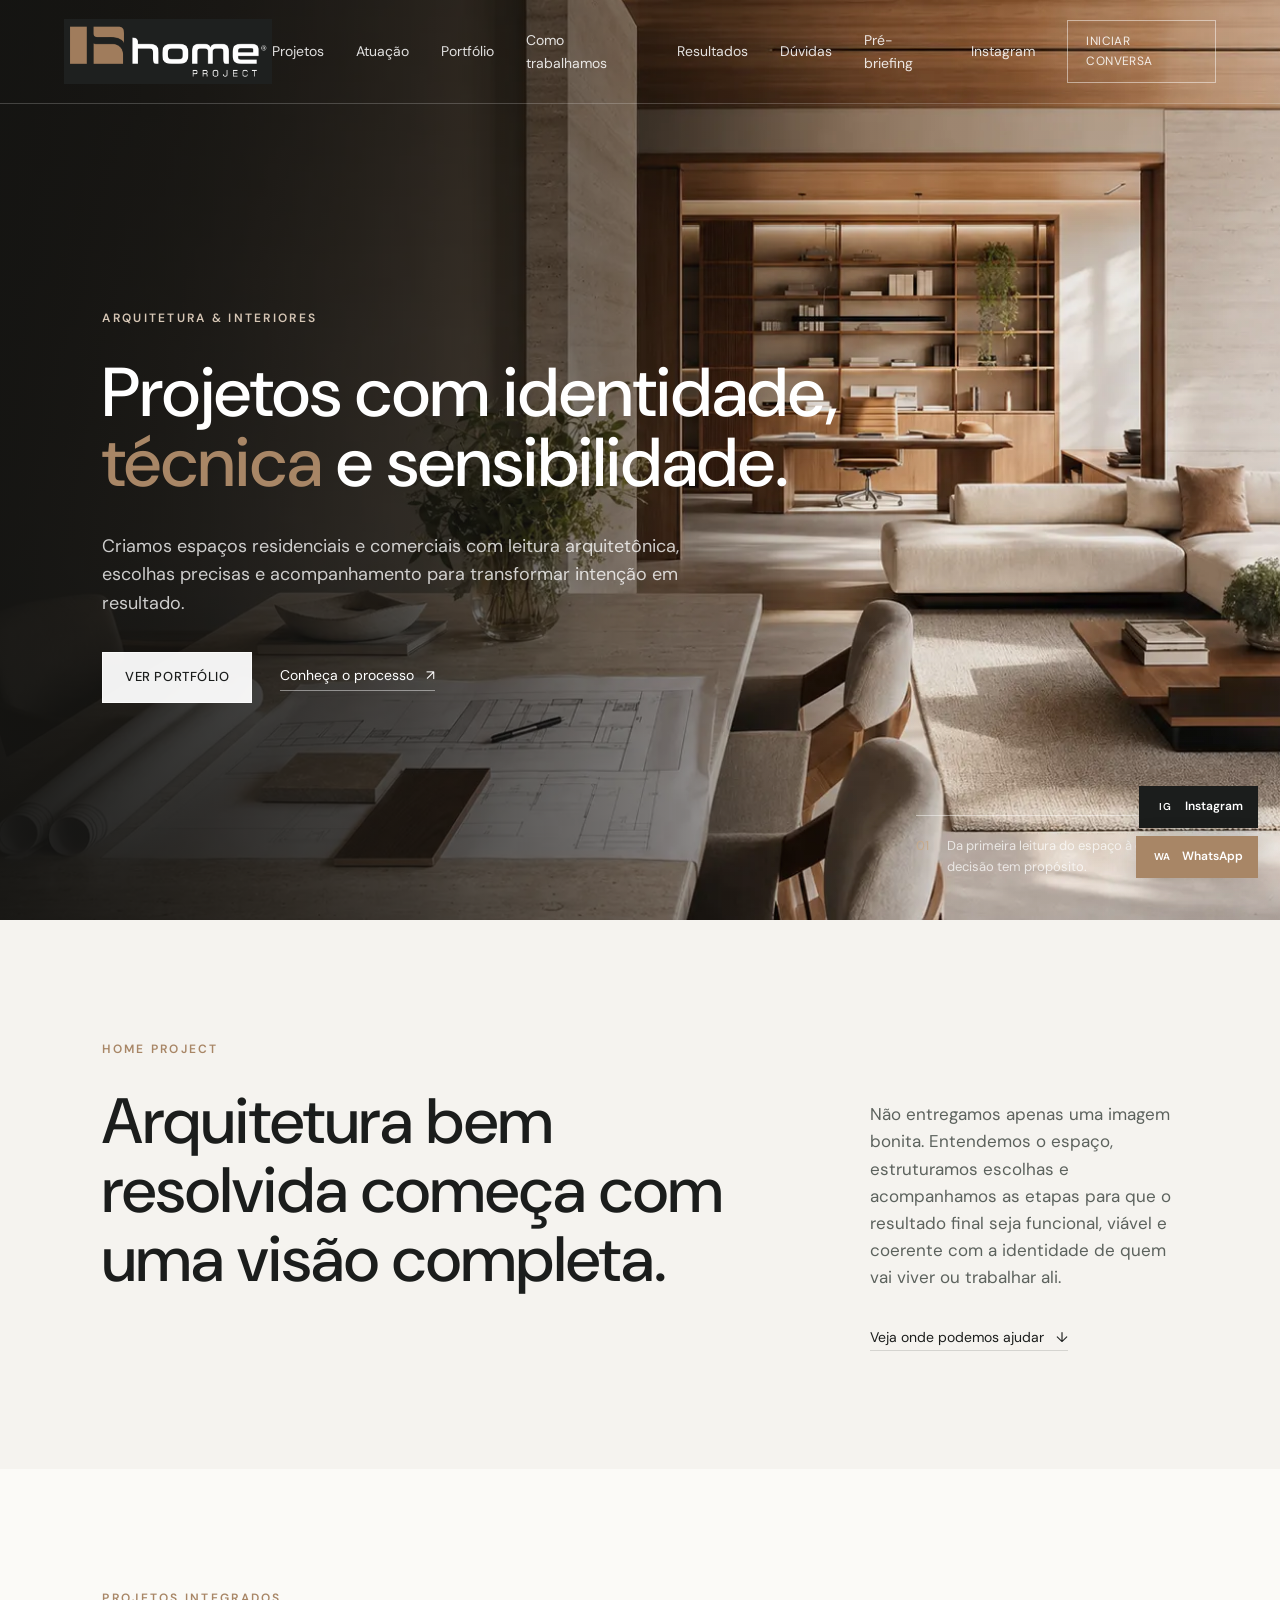
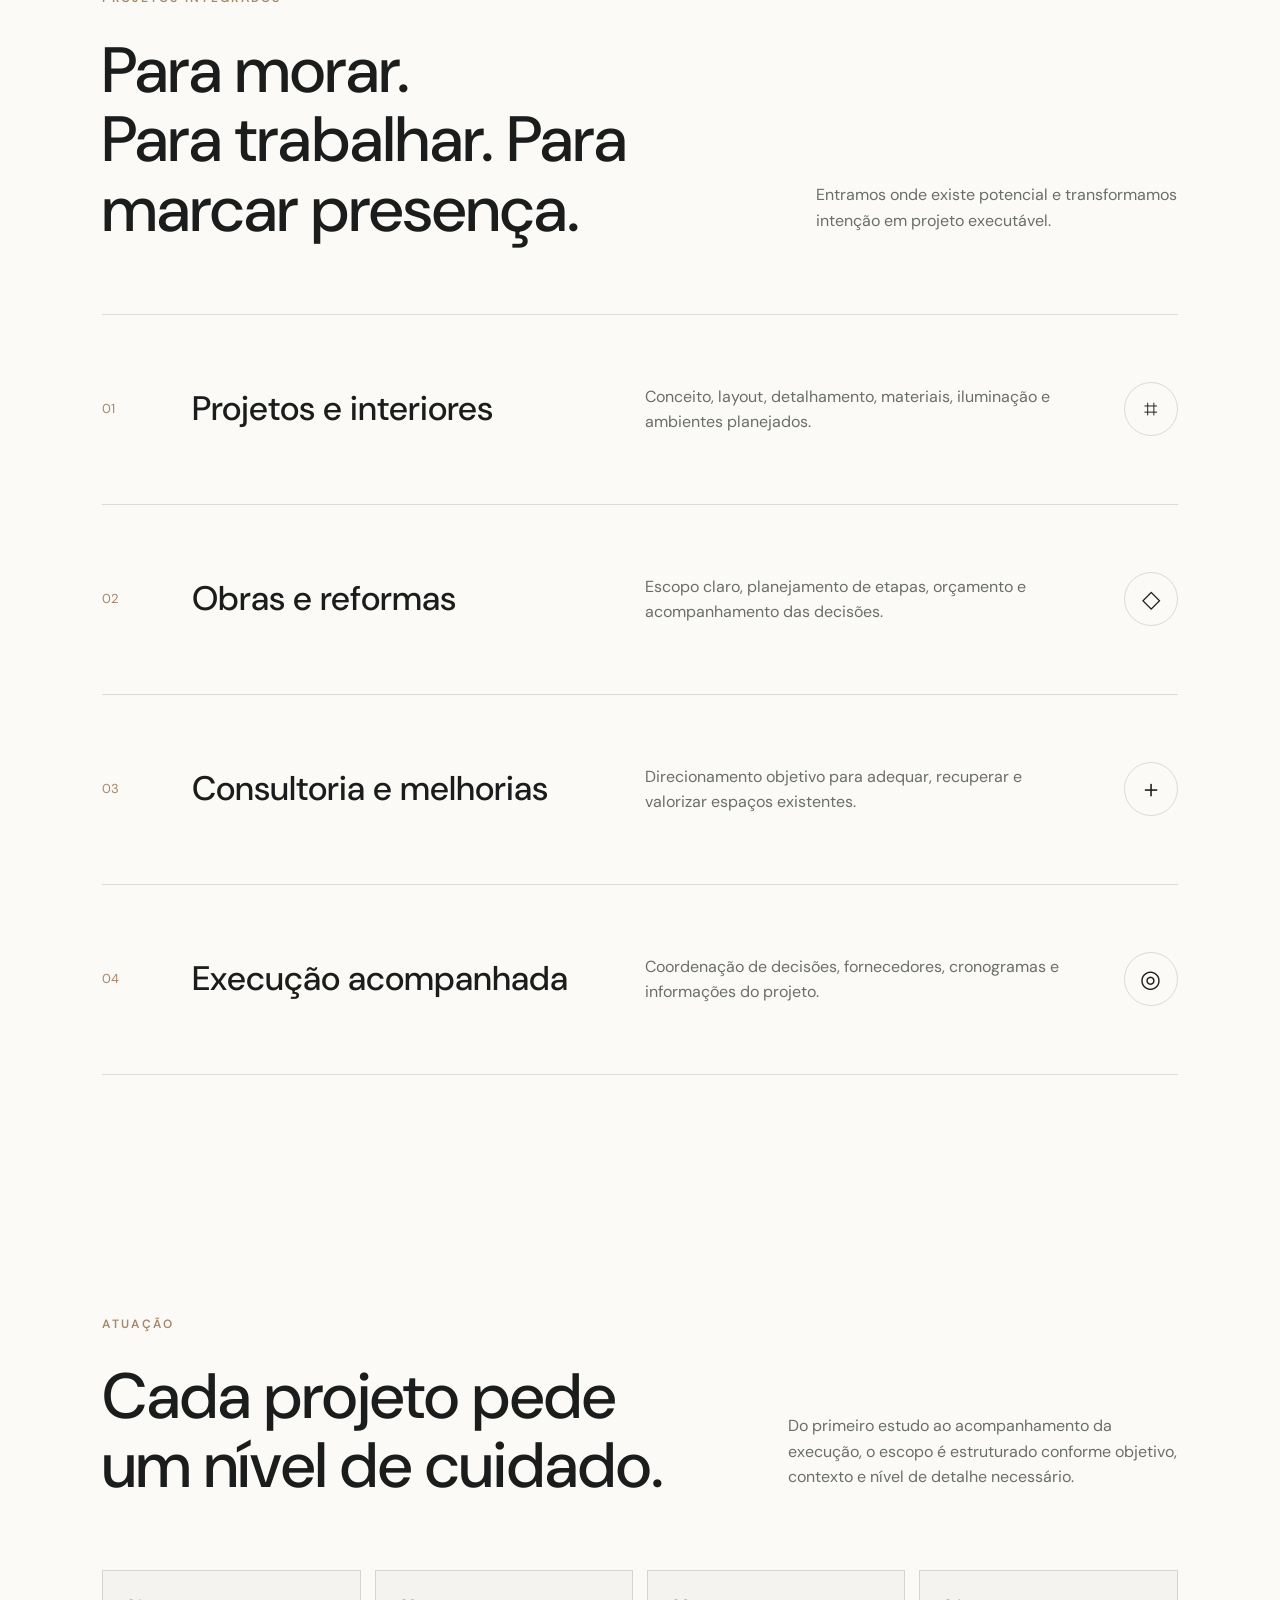
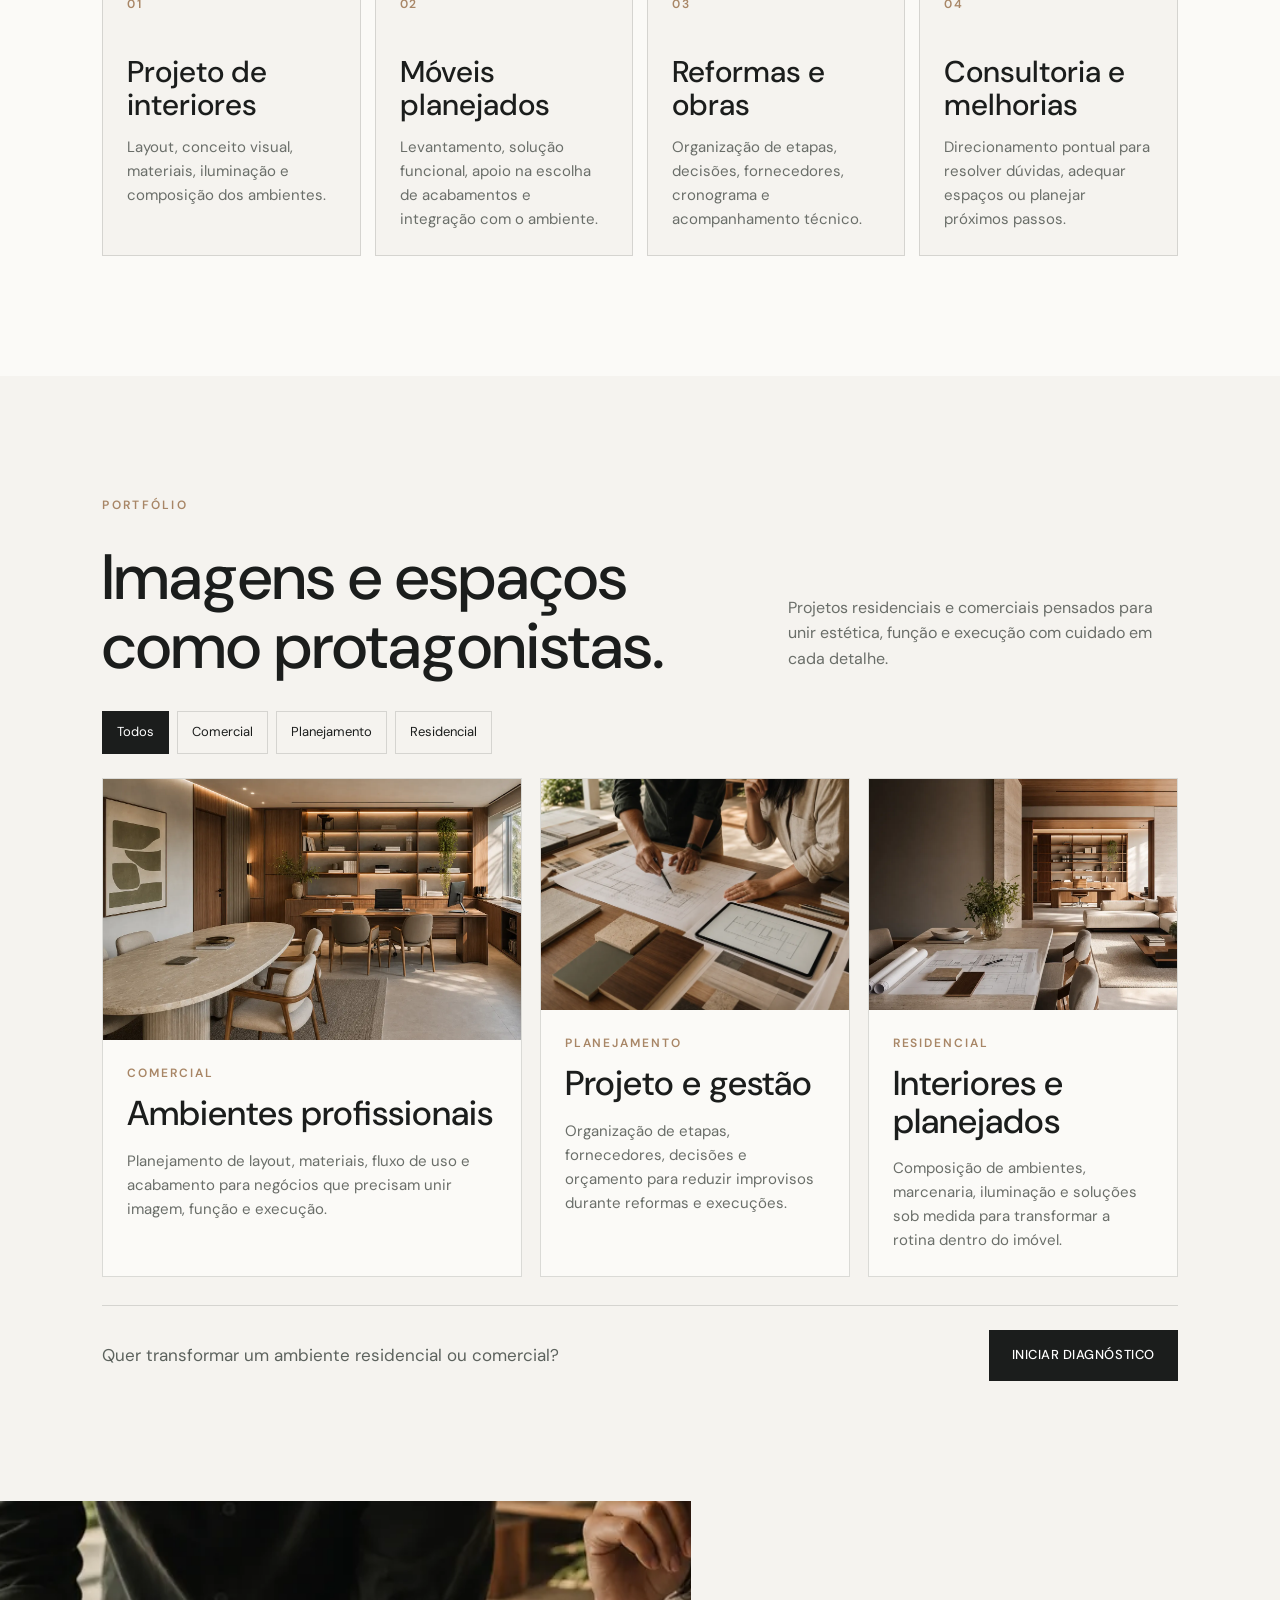
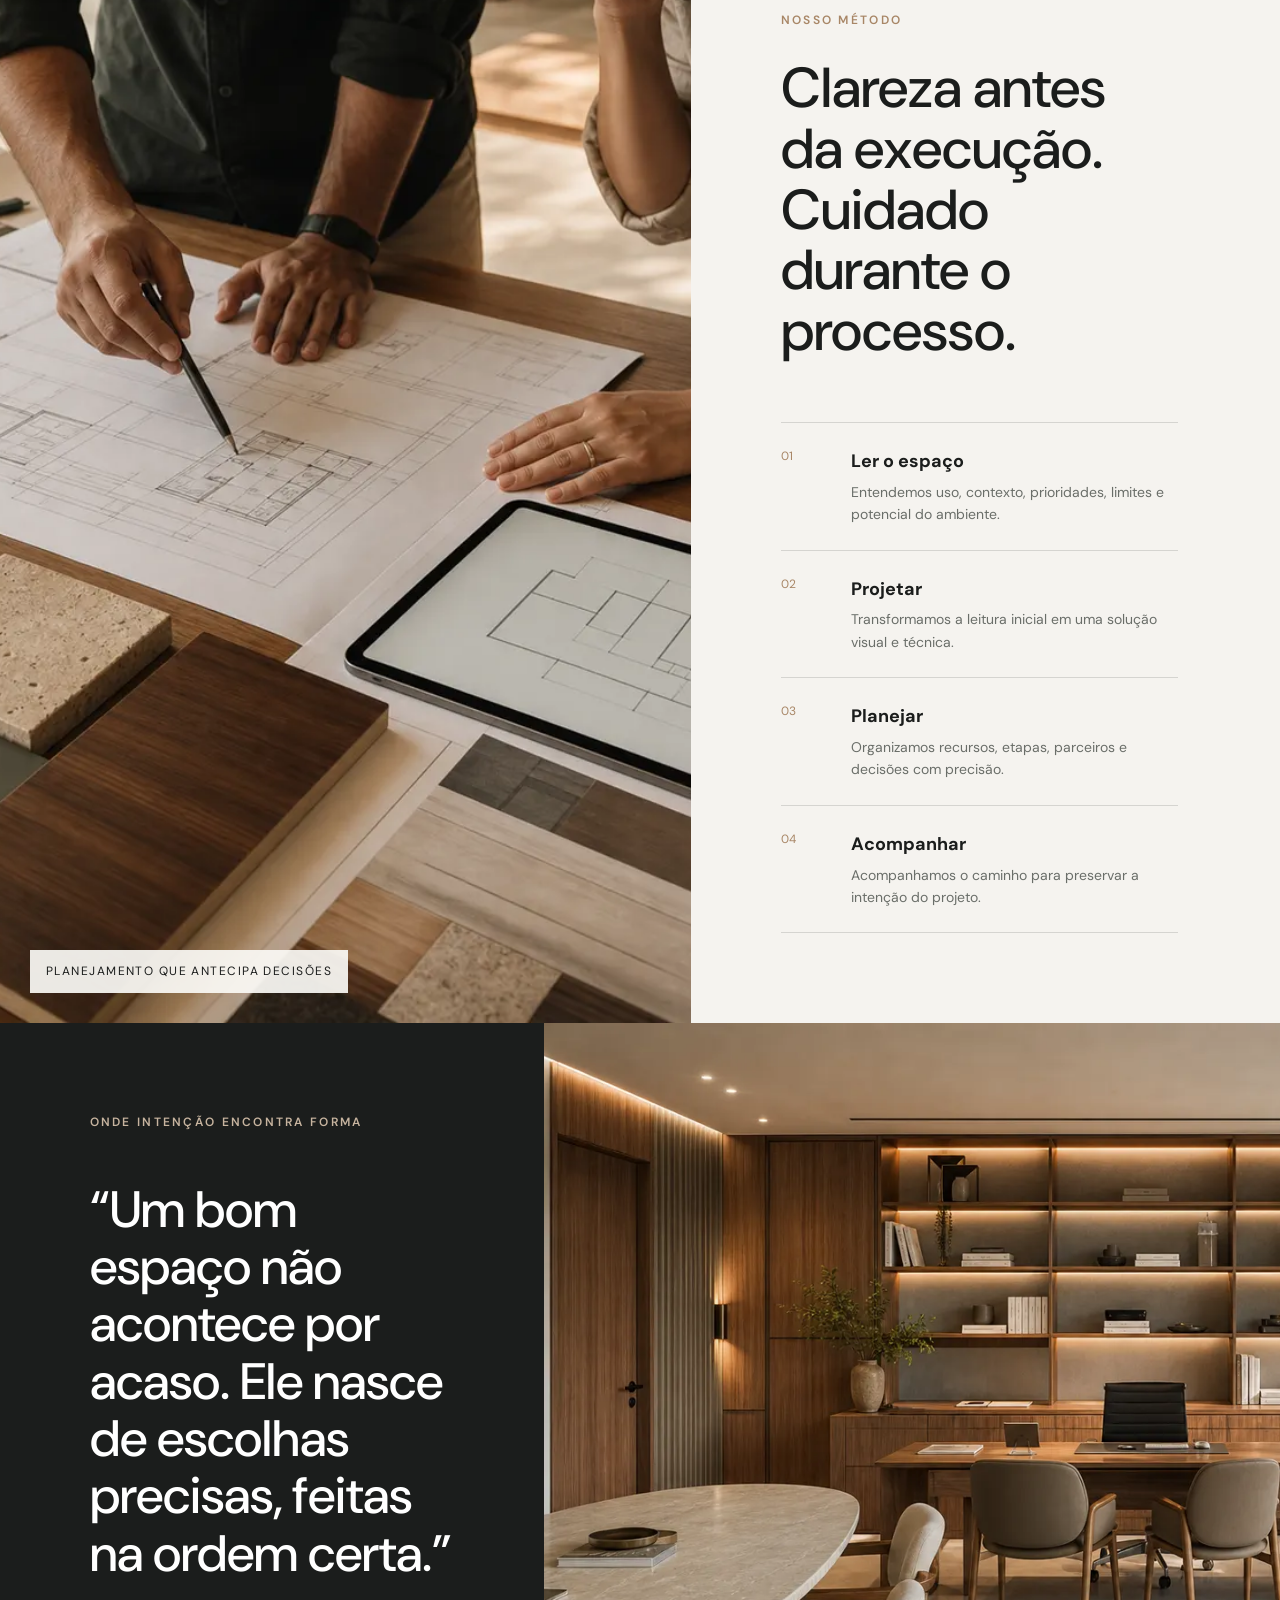
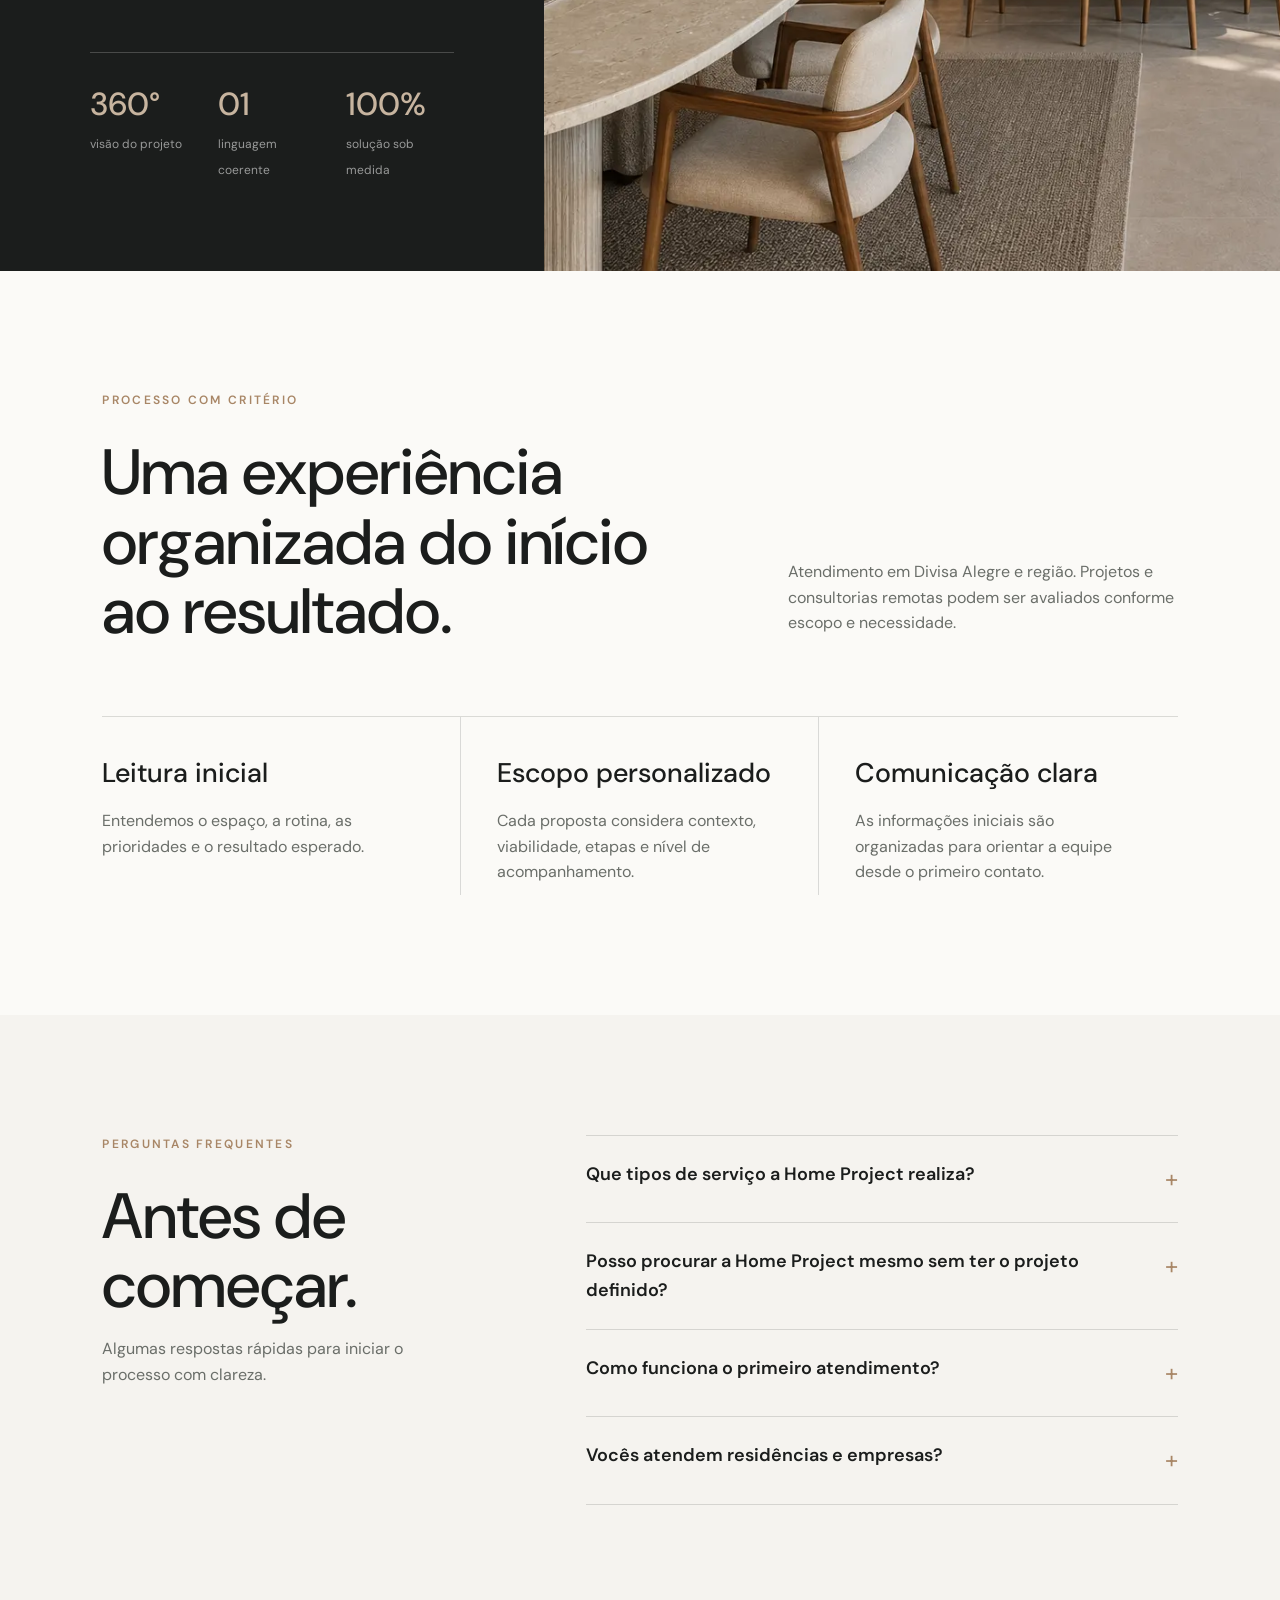
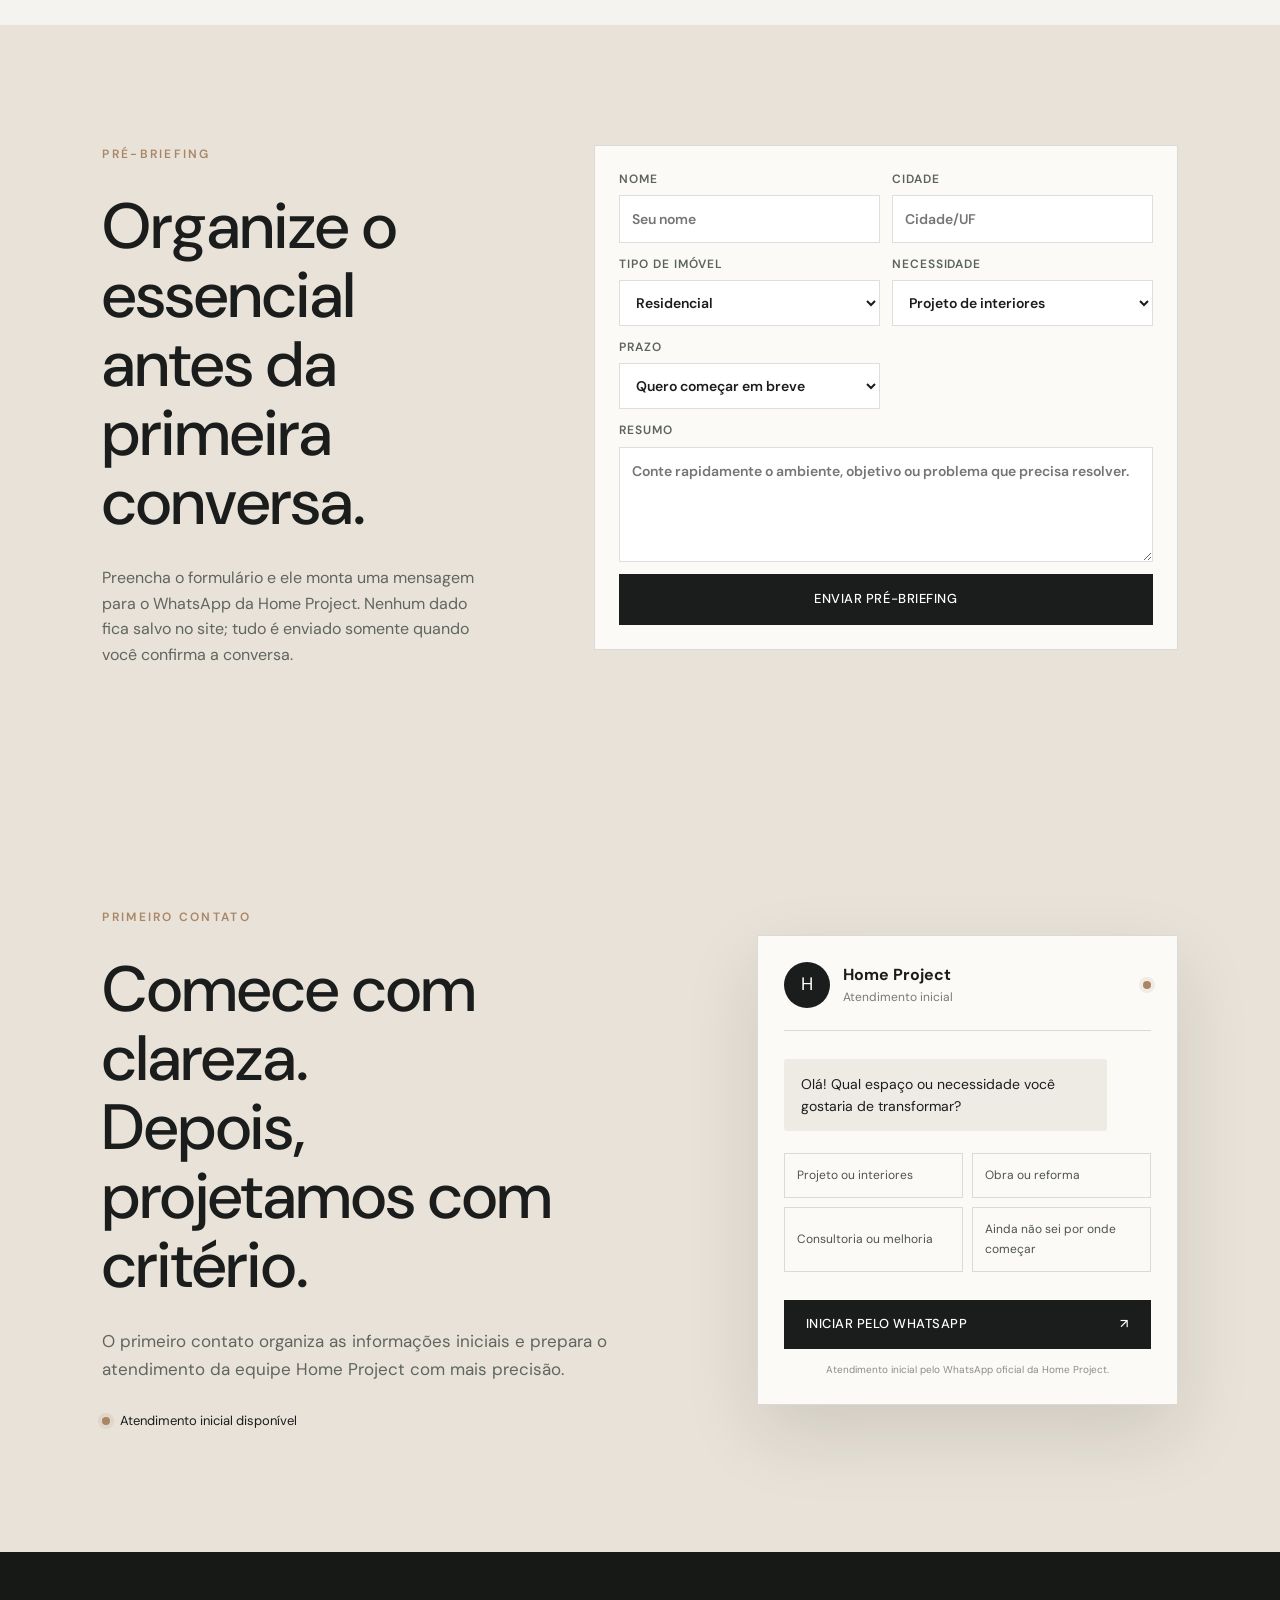
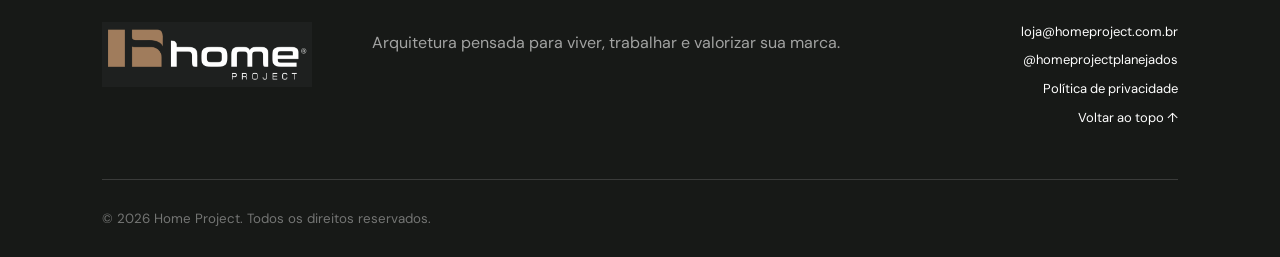
==== commit 7be69346: "Adequa site ao Brand Kit Home Project" ====
--- a/index.html
+++ b/index.html
@@ -3,16 +3,16 @@
 <head>
   <meta charset="utf-8">
   <meta name="viewport" content="width=device-width, initial-scale=1">
-  <meta name="description" content="Projetos de interiores, móveis planejados, reformas e gestão de soluções para residências e empresas com atendimento pela Home Project.">
+  <meta name="description" content="Arquitetura, interiores e projetos comerciais com identidade, técnica e sensibilidade pela Home Project.">
   <meta name="theme-color" content="#1e211f">
   <meta property="og:type" content="website">
   <meta property="og:locale" content="pt_BR">
-  <meta property="og:title" content="Home Project | Projetos, Interiores e Gestão de Obras">
-  <meta property="og:description" content="Projetos de interiores, móveis planejados, reformas e gestão de soluções para residências e empresas.">
+  <meta property="og:title" content="Home Project | Arquitetura & Interiores">
+  <meta property="og:description" content="Projetos residenciais e comerciais com estética arquitetônica premium, planejamento e execução cuidadosa.">
   <meta property="og:image" content="https://isaquegf-debug.github.io/home-project-site/assets/hero-home-project.png">
   <meta property="og:url" content="https://isaquegf-debug.github.io/home-project-site/">
   <link rel="canonical" href="https://isaquegf-debug.github.io/home-project-site/">
-  <title>Home Project | Projetos, Interiores e Gestão de Obras</title>
+  <title>Home Project | Arquitetura & Interiores</title>
   <link rel="icon" type="image/png" sizes="192x192" href="assets/favicon-192.png">
   <link rel="apple-touch-icon" href="assets/favicon-192.png">
   <link rel="manifest" href="site.webmanifest">
@@ -43,15 +43,15 @@
       <span></span><span></span>
     </button>
     <nav class="site-nav" aria-label="Navegação principal">
-      <a href="#solucoes">Soluções</a>
-      <a href="#servicos">Serviços</a>
+      <a href="#solucoes">Projetos</a>
+      <a href="#servicos">Atuação</a>
       <a href="#portfolio">Portfólio</a>
       <a href="#metodo">Como trabalhamos</a>
       <a href="#resultado">Resultados</a>
       <a href="#duvidas">Dúvidas</a>
-      <a href="#briefing">Briefing</a>
+      <a href="#briefing">Pré-briefing</a>
       <a href="https://www.instagram.com/homeprojectplanejados/" target="_blank" rel="noopener noreferrer">Instagram</a>
-      <a href="#lara" class="nav-cta">Falar com a Lara</a>
+      <a href="#lara" class="nav-cta">Iniciar conversa</a>
     </nav>
   </header>
 
@@ -64,32 +64,32 @@
       </picture>
       <div class="hero-shade"></div>
       <div class="hero-content">
-        <p class="eyebrow">Projetos e gestão de soluções para imóveis</p>
-        <h1>Sua necessidade.<br><em>Nosso planejamento.</em><br>O resultado que você espera.</h1>
+        <p class="eyebrow">Arquitetura & Interiores</p>
+        <h1>Projetos com identidade,<br><em>técnica</em> e sensibilidade.</h1>
         <p class="hero-copy">
-          Projetamos, planejamos e administramos soluções para residências e empresas,
-          de uma melhoria pontual a uma transformação completa.
+          Criamos espaços residenciais e comerciais com leitura arquitetônica,
+          escolhas precisas e acompanhamento para transformar intenção em resultado.
         </p>
         <div class="hero-actions">
-          <a class="button button-primary" href="#lara">Conte seu projeto à Lara</a>
-          <a class="text-link" href="#metodo">Conheça nosso método <span>↗</span></a>
+          <a class="button button-primary" href="#portfolio">Ver portfólio</a>
+          <a class="text-link" href="#metodo">Conheça o processo <span>↗</span></a>
         </div>
       </div>
       <div class="hero-note">
         <span>01</span>
-        <p>Do primeiro diagnóstico à entrega, cada decisão tem propósito.</p>
+        <p>Da primeira leitura do espaço à entrega, cada decisão tem propósito.</p>
       </div>
     </section>
 
     <section class="manifesto section" aria-labelledby="manifesto-title">
       <p class="section-kicker">Home Project</p>
       <div class="manifesto-grid">
-        <h2 id="manifesto-title">Soluções bem executadas começam com uma visão completa.</h2>
+        <h2 id="manifesto-title">Arquitetura bem resolvida começa com uma visão completa.</h2>
         <div>
           <p>
-            Não entregamos apenas um desenho ou indicamos um serviço. Entendemos o cenário,
-            estruturamos o caminho e acompanhamos as etapas para que o resultado final seja
-            funcional, viável e coerente com o que você precisa.
+            Não entregamos apenas uma imagem bonita. Entendemos o espaço,
+            estruturamos escolhas e acompanhamos as etapas para que o resultado final seja
+            funcional, viável e coerente com a identidade de quem vai viver ou trabalhar ali.
           </p>
           <a class="text-link dark" href="#solucoes">Veja onde podemos ajudar <span>↓</span></a>
         </div>
@@ -99,10 +99,10 @@
     <section class="solutions section" id="solucoes" aria-labelledby="solutions-title">
       <div class="section-heading">
         <div>
-          <p class="section-kicker">Soluções integradas</p>
-          <h2 id="solutions-title">Para residências.<br>Para empresas. Para realizar.</h2>
-        </div>
-        <p>Entramos onde existe uma necessidade e organizamos o caminho até o resultado.</p>
+          <p class="section-kicker">Projetos integrados</p>
+          <h2 id="solutions-title">Para morar.<br>Para trabalhar. Para marcar presença.</h2>
+        </div>
+        <p>Entramos onde existe potencial e transformamos intenção em projeto executável.</p>
       </div>
       <div class="solution-list">
         <article class="solution-card">
@@ -119,14 +119,14 @@
         </article>
         <article class="solution-card">
           <span>03</span>
-          <h3>Melhorias e reparos</h3>
-          <p>Soluções objetivas para adequar, recuperar e valorizar espaços existentes.</p>
+          <h3>Consultoria e melhorias</h3>
+          <p>Direcionamento objetivo para adequar, recuperar e valorizar espaços existentes.</p>
           <div class="card-icon" aria-hidden="true">＋</div>
         </article>
         <article class="solution-card">
           <span>04</span>
-          <h3>Gestão e administração</h3>
-          <p>Coordenação de fornecedores, cronogramas, compras e informações do projeto.</p>
+          <h3>Execução acompanhada</h3>
+          <p>Coordenação de decisões, fornecedores, cronogramas e informações do projeto.</p>
           <div class="card-icon" aria-hidden="true">◎</div>
         </article>
       </div>
@@ -137,10 +137,10 @@
     <section class="services section" id="servicos" aria-labelledby="services-title">
       <div class="section-heading">
         <div>
-          <p class="section-kicker">Serviços</p>
-          <h2 id="services-title">Escolha o tipo de apoio que seu projeto precisa.</h2>
-        </div>
-        <p>Do primeiro estudo ao acompanhamento da execução, o atendimento é estruturado conforme escopo, urgência e nível de detalhe necessário.</p>
+          <p class="section-kicker">Atuação</p>
+          <h2 id="services-title">Cada projeto pede um nível de cuidado.</h2>
+        </div>
+        <p>Do primeiro estudo ao acompanhamento da execução, o escopo é estruturado conforme objetivo, contexto e nível de detalhe necessário.</p>
       </div>
       <div class="service-grid">
         <article><span>01</span><h3>Projeto de interiores</h3><p>Layout, conceito visual, materiais, iluminação e composição dos ambientes.</p></article>
@@ -153,9 +153,9 @@
       <div class="section-heading">
         <div>
           <p class="section-kicker">Portfólio</p>
-          <h2 id="portfolio-title">Projetos pensados para sair do papel com controle.</h2>
-        </div>
-        <p>Uma seleção inicial de frentes de atuação da Home Project. Imagens reais de clientes entram aqui somente depois da curadoria e autorização de uso.</p>
+          <h2 id="portfolio-title">Imagens e espaços como protagonistas.</h2>
+        </div>
+        <p>Projetos residenciais e comerciais pensados para unir estética, função e execução com cuidado em cada detalhe.</p>
       </div>
       <div class="portfolio-filter" aria-label="Filtrar portfólio">
         <button type="button" class="is-active" data-filter="todos">Todos</button>
@@ -199,8 +199,8 @@
         </article>
       </div>
       <div class="portfolio-cta">
-        <p>Quer avaliar um ambiente, obra ou reforma?</p>
-        <a class="button button-dark" href="#lara">Solicitar avaliação inicial</a>
+        <p>Quer transformar um ambiente residencial ou comercial?</p>
+        <a class="button button-dark" href="#lara">Iniciar diagnóstico</a>
       </div>
     </section>
     <section class="method section" id="metodo">
@@ -213,23 +213,23 @@
       </div>
       <div class="method-content">
         <p class="section-kicker">Nosso método</p>
-        <h2>Clareza antes da execução. Controle durante o processo.</h2>
+        <h2>Clareza antes da execução. Cuidado durante o processo.</h2>
         <ol class="steps">
           <li>
             <span>01</span>
-            <div><strong>Entender</strong><p>Ouvimos a necessidade, o contexto, as prioridades e os limites.</p></div>
+            <div><strong>Ler o espaço</strong><p>Entendemos uso, contexto, prioridades, limites e potencial do ambiente.</p></div>
           </li>
           <li>
             <span>02</span>
-            <div><strong>Projetar</strong><p>Transformamos o diagnóstico em uma solução visual e técnica.</p></div>
+            <div><strong>Projetar</strong><p>Transformamos a leitura inicial em uma solução visual e técnica.</p></div>
           </li>
           <li>
             <span>03</span>
-            <div><strong>Planejar e administrar</strong><p>Organizamos recursos, etapas, parceiros e decisões.</p></div>
+            <div><strong>Planejar</strong><p>Organizamos recursos, etapas, parceiros e decisões com precisão.</p></div>
           </li>
           <li>
             <span>04</span>
-            <div><strong>Entregar resultado</strong><p>Acompanhamos o caminho para preservar a intenção do projeto.</p></div>
+            <div><strong>Acompanhar</strong><p>Acompanhamos o caminho para preservar a intenção do projeto.</p></div>
           </li>
         </ol>
       </div>
@@ -237,12 +237,12 @@
 
     <section class="result section" id="resultado">
       <div class="result-copy">
-        <p class="section-kicker light">Onde ideia encontra execução</p>
-        <blockquote>“O resultado não acontece por acaso. Ele é consequência de boas decisões, na ordem certa.”</blockquote>
+        <p class="section-kicker light">Onde intenção encontra forma</p>
+        <blockquote>“Um bom espaço não acontece por acaso. Ele nasce de escolhas precisas, feitas na ordem certa.”</blockquote>
         <div class="result-stats">
-          <div><strong>360°</strong><span>visão integrada</span></div>
-          <div><strong>01</strong><span>ponto de organização</span></div>
-          <div><strong>100%</strong><span>solução personalizada</span></div>
+          <div><strong>360°</strong><span>visão do projeto</span></div>
+          <div><strong>01</strong><span>linguagem coerente</span></div>
+          <div><strong>100%</strong><span>solução sob medida</span></div>
         </div>
       </div>
       <div class="result-media">
@@ -256,23 +256,23 @@
     <section class="confidence section" aria-labelledby="confidence-title">
       <div class="section-heading">
         <div>
-          <p class="section-kicker">Atendimento próximo</p>
-          <h2 id="confidence-title">Uma solução organizada do início ao resultado.</h2>
-        </div>
-        <p>Atendimento em Divisa Alegre e região. Projetos e consultorias remotas podem ser avaliados conforme a necessidade.</p>
+          <p class="section-kicker">Processo com critério</p>
+          <h2 id="confidence-title">Uma experiência organizada do início ao resultado.</h2>
+        </div>
+        <p>Atendimento em Divisa Alegre e região. Projetos e consultorias remotas podem ser avaliados conforme escopo e necessidade.</p>
       </div>
       <div class="confidence-grid">
         <article>
-          <strong>Diagnóstico inicial</strong>
-          <p>Entendemos o espaço, a necessidade, as prioridades e o resultado esperado.</p>
+          <strong>Leitura inicial</strong>
+          <p>Entendemos o espaço, a rotina, as prioridades e o resultado esperado.</p>
         </article>
         <article>
           <strong>Escopo personalizado</strong>
           <p>Cada proposta considera contexto, viabilidade, etapas e nível de acompanhamento.</p>
         </article>
         <article>
-          <strong>Comunicação centralizada</strong>
-          <p>A Lara organiza o primeiro contato e encaminha as informações para a equipe.</p>
+          <strong>Comunicação clara</strong>
+          <p>As informações iniciais são organizadas para orientar a equipe desde o primeiro contato.</p>
         </article>
       </div>
     </section>
@@ -281,7 +281,7 @@
       <div class="faq-intro">
         <p class="section-kicker">Perguntas frequentes</p>
         <h2 id="faq-title">Antes de começar.</h2>
-        <p>Algumas respostas rápidas para ajudar você a dar o primeiro passo.</p>
+        <p>Algumas respostas rápidas para iniciar o processo com clareza.</p>
       </div>
       <div class="faq-list">
         <details>
@@ -294,7 +294,7 @@
         </details>
         <details>
           <summary>Como funciona o primeiro atendimento?</summary>
-          <p>A Lara coleta as informações iniciais pelo WhatsApp. Depois, a equipe avalia o caso e orienta sobre reunião, visita, levantamento ou proposta.</p>
+          <p>O primeiro contato organiza as informações essenciais. Depois, a equipe avalia o caso e orienta sobre reunião, visita, levantamento ou proposta.</p>
         </details>
         <details>
           <summary>Vocês atendem residências e empresas?</summary>
@@ -307,51 +307,51 @@
     <section class="briefing section" id="briefing" aria-labelledby="briefing-title">
       <div class="briefing-copy">
         <p class="section-kicker">Pré-briefing</p>
-        <h2 id="briefing-title">Envie o essencial antes da primeira conversa.</h2>
-        <p>Preencha o formulário e ele monta uma mensagem para a Lara no WhatsApp. Nenhum dado fica salvo no site; tudo é enviado somente quando você confirma a conversa.</p>
+        <h2 id="briefing-title">Organize o essencial antes da primeira conversa.</h2>
+        <p>Preencha o formulário e ele monta uma mensagem para o WhatsApp da Home Project. Nenhum dado fica salvo no site; tudo é enviado somente quando você confirma a conversa.</p>
       </div>
       <form class="briefing-form" id="briefing-form">
         <label>Nome<input name="nome" autocomplete="name" placeholder="Seu nome"></label>
         <label>Cidade<input name="cidade" autocomplete="address-level2" placeholder="Cidade/UF"></label>
         <label>Tipo de imóvel<select name="imovel"><option>Residencial</option><option>Comercial</option><option>Consultório / clínica</option><option>Outro</option></select></label>
-        <label>Necessidade<select name="necessidade"><option>Projeto de interiores</option><option>Móveis planejados</option><option>Obra ou reforma</option><option>Reparo ou melhoria</option><option>Ainda não sei</option></select></label>
+        <label>Necessidade<select name="necessidade"><option>Projeto de interiores</option><option>Móveis planejados</option><option>Obra ou reforma</option><option>Consultoria ou melhoria</option><option>Ainda não sei</option></select></label>
         <label>Prazo<select name="prazo"><option>Quero começar em breve</option><option>Estou planejando para os próximos meses</option><option>Preciso entender etapas e valores</option></select></label>
         <label class="full">Resumo<textarea name="resumo" rows="4" placeholder="Conte rapidamente o ambiente, objetivo ou problema que precisa resolver."></textarea></label>
-        <button class="button button-dark" type="submit">Enviar briefing pelo WhatsApp</button>
+        <button class="button button-dark" type="submit">Enviar pré-briefing</button>
       </form>
     </section>
     <section class="lara section" id="lara">
       <div class="lara-intro">
-        <p class="section-kicker">Seu primeiro atendimento</p>
-        <h2>Converse com a Lara.<br>Comece com clareza.</h2>
+        <p class="section-kicker">Primeiro contato</p>
+        <h2>Comece com clareza.<br>Depois, projetamos com critério.</h2>
         <p>
-          Nossa assistente digital entende sua necessidade, organiza as informações iniciais
-          e prepara o atendimento da equipe Home Project.
+          O primeiro contato organiza as informações iniciais e prepara o atendimento
+          da equipe Home Project com mais precisão.
         </p>
         <div class="lara-availability"><i></i> Atendimento inicial disponível</div>
       </div>
       <div class="chat-card">
         <div class="chat-header">
-          <div class="lara-avatar">L</div>
-          <div><strong>Lara</strong><span>Assistente Home Project</span></div>
+          <div class="lara-avatar">H</div>
+          <div><strong>Home Project</strong><span>Atendimento inicial</span></div>
           <i></i>
         </div>
         <div class="chat-body">
-          <div class="message">Olá! Sou a Lara. Qual espaço ou necessidade você gostaria de resolver?</div>
+          <div class="message">Olá! Qual espaço ou necessidade você gostaria de transformar?</div>
           <div class="quick-options">
             <button type="button">Projeto ou interiores</button>
             <button type="button">Obra ou reforma</button>
-            <button type="button">Reparo ou melhoria</button>
+            <button type="button">Consultoria ou melhoria</button>
             <button type="button">Ainda não sei por onde começar</button>
           </div>
         </div>
         <a class="button button-chat" id="lara-link"
-          href="https://wa.me/5533999919651?text=Ol%C3%A1%2C%20Lara.%20Gostaria%20de%20conversar%20sobre%20uma%20necessidade%20da%20minha%20resid%C3%AAncia%20ou%20empresa."
+          href="https://wa.me/5533999919651?text=Ol%C3%A1.%20Gostaria%20de%20conversar%20com%20a%20Home%20Project%20sobre%20um%20projeto."
           target="_blank" rel="noopener noreferrer">
-          Iniciar conversa
+          Iniciar pelo WhatsApp
           <span>↗</span>
         </a>
-        <small>Atendimento inicial pelo WhatsApp oficial da Lara.</small>
+        <small>Atendimento inicial pelo WhatsApp oficial da Home Project.</small>
       </div>
     </section>
   </main>
@@ -361,7 +361,7 @@
       <span class="floating-icon" aria-hidden="true">IG</span>
       <span class="floating-label">Instagram</span>
     </a>
-    <a class="floating-whatsapp" href="https://wa.me/5533999919651?text=Ol%C3%A1%2C%20Lara.%20Gostaria%20de%20conversar%20com%20a%20Home%20Project." target="_blank" rel="noopener noreferrer" aria-label="Conversar com a Lara pelo WhatsApp">
+    <a class="floating-whatsapp" href="https://wa.me/5533999919651?text=Ol%C3%A1.%20Gostaria%20de%20conversar%20com%20a%20Home%20Project%20sobre%20um%20projeto." target="_blank" rel="noopener noreferrer" aria-label="Conversar com a Home Project pelo WhatsApp">
       <span class="floating-icon" aria-hidden="true">WA</span>
       <span class="floating-label">WhatsApp</span>
     </a>
@@ -369,7 +369,7 @@
 
   <footer class="site-footer">
     <img src="assets/home-project-logo.png" alt="Home Project">
-    <p>Projetar. Planejar. Administrar. Entregar resultados.</p>
+    <p>Arquitetura pensada para viver, trabalhar e valorizar sua marca.</p>
     <div>
       <a href="mailto:loja@homeproject.com.br">loja@homeproject.com.br</a>
       <a href="https://www.instagram.com/homeprojectplanejados/" target="_blank" rel="noopener noreferrer">@homeprojectplanejados</a>
--- a/styles.css
+++ b/styles.css
@@ -1,14 +1,14 @@
 :root {
-  --ink: #1e211f;
-  --ink-soft: #343a35;
-  --ivory: #f2efe8;
-  --paper: #fbfaf6;
-  --stone: #d9d2c5;
-  --bronze: #a98868;
-  --olive: #64705d;
+  --ink: #1b1d1c;
+  --ink-soft: #2f322f;
+  --ivory: #f5f3ef;
+  --paper: #fbfaf7;
+  --stone: #d8d1c7;
+  --bronze: #a88666;
+  --olive: #7d6046;
   --white: #fff;
   --line: rgba(30, 33, 31, .15);
-  --serif: "Playfair Display", Georgia, serif;
+  --serif: "Manrope", "DM Sans", Arial, sans-serif;
   --sans: "DM Sans", Arial, sans-serif;
 }
 
@@ -42,7 +42,7 @@
 .site-nav { display: flex; align-items: center; gap: 32px; color: rgba(255,255,255,.86); font-size: 14px; }
 .site-nav a { transition: color .2s; }
 .site-nav a:hover { color: var(--white); }
-.nav-cta { padding: 12px 19px; border: 1px solid rgba(255,255,255,.6); }
+.nav-cta { padding: 11px 18px; border: 1px solid rgba(255,255,255,.48); letter-spacing:.04em; text-transform:uppercase; font-size:12px; }
 .menu-toggle { display: none; background: none; border: 0; padding: 8px; }
 .menu-toggle span { display:block; width:26px; height:1px; margin:7px; background:#fff; }
 
@@ -53,13 +53,13 @@
 .hero-content { position:relative; z-index:1; width:min(760px, 62vw); margin-left:8vw; padding-top:80px; }
 .eyebrow, .section-kicker { text-transform:uppercase; letter-spacing:.19em; font-size:12px; font-weight:600; }
 .eyebrow { color:#d6c6b5; margin-bottom:28px; }
-.hero h1 { margin:0; font-family:var(--serif); font-size:clamp(54px, 6.1vw, 96px); font-weight:500; letter-spacing:-.035em; line-height:.98; }
-.hero h1 em { color:#c5aa8d; font-weight:500; }
+.hero h1 { margin:0; font-family:var(--serif); font-size:clamp(48px, 5.4vw, 82px); font-weight:500; letter-spacing:0; line-height:1.02; }
+.hero h1 em { color:var(--bronze); font-style:normal; font-weight:500; }
 .hero-copy { max-width:620px; margin:34px 0; color:rgba(255,255,255,.78); font-size:18px; }
 .hero-actions { display:flex; align-items:center; gap:28px; flex-wrap:wrap; }
-.button { display:inline-flex; align-items:center; justify-content:center; padding:16px 24px; font-size:14px; font-weight:600; transition:transform .2s, background .2s; }
+.button { display:inline-flex; align-items:center; justify-content:center; padding:14px 22px; font-size:13px; font-weight:500; letter-spacing:.04em; text-transform:uppercase; transition:transform .2s, background .2s, border-color .2s; }
 .button:hover { transform:translateY(-2px); }
-.button-primary { background:var(--white); color:var(--ink); }
+.button-primary { background:rgba(255,255,255,.94); color:var(--ink); border:1px solid rgba(255,255,255,.68); }
 .text-link { font-size:14px; border-bottom:1px solid rgba(255,255,255,.45); padding-bottom:4px; }
 .text-link span { margin-left:8px; }
 .text-link.dark { border-color:var(--line); }
@@ -68,11 +68,11 @@
 .hero-note p { margin:0; color:rgba(255,255,255,.72); }
 
 .section { padding:120px 8vw; }
-.section-kicker { color:var(--olive); margin:0 0 28px; }
+.section-kicker { color:var(--bronze); margin:0 0 28px; }
 .manifesto { background:var(--ivory); }
 .manifesto-grid { display:grid; grid-template-columns:1.35fr .65fr; gap:10vw; align-items:start; }
 .manifesto h2, .section-heading h2, .method h2, .lara h2 {
-  margin:0; font-family:var(--serif); font-size:clamp(42px, 5vw, 72px); font-weight:500; letter-spacing:-.025em; line-height:1.08;
+  margin:0; font-family:var(--serif); font-size:clamp(42px, 5vw, 72px); font-weight:500; letter-spacing:0; line-height:1.08;
 }
 .manifesto-grid > div { padding-top:14px; }
 .manifesto-grid p { margin:0 0 32px; color:#5c625d; font-size:17px; }
@@ -134,7 +134,7 @@
 .portfolio-card p { margin:16px 0 0; color:#6a6e69; font-size:15px; }
 .portfolio-cta { margin-top:28px; padding-top:24px; border-top:1px solid var(--line); display:flex; justify-content:space-between; gap:22px; align-items:center; }
 .portfolio-cta p { margin:0; color:#5c625d; font-size:17px; }
-.button-dark { background:var(--ink); color:white; }
+.button-dark { background:var(--ink); color:white; border:1px solid var(--ink); }
 .method { display:grid; grid-template-columns:1.08fr .92fr; padding:0; background:var(--ivory); }
 .method-media { position:relative; min-height:860px; overflow:hidden; }
 .method-media picture, .method-media img { width:100%; height:100%; }
@@ -180,17 +180,17 @@
 .lara { background:#e8e2d8; display:grid; grid-template-columns:1fr .8fr; gap:10vw; align-items:center; }
 .lara-intro > p:not(.section-kicker) { color:#606560; max-width:580px; margin:28px 0; font-size:17px; }
 .lara-availability { display:flex; align-items:center; gap:10px; font-size:13px; }
-.lara-availability i, .chat-header > i { width:8px; height:8px; border-radius:50%; background:#728b67; box-shadow:0 0 0 4px rgba(114,139,103,.13); }
-.chat-card { background:var(--paper); padding:26px; box-shadow:0 34px 90px rgba(52,42,32,.16); }
+.lara-availability i, .chat-header > i { width:8px; height:8px; border-radius:50%; background:var(--bronze); box-shadow:0 0 0 4px rgba(168,134,102,.13); }
+.chat-card { background:var(--paper); padding:26px; box-shadow:0 28px 70px rgba(27,29,28,.12); border:1px solid var(--line); }
 .chat-header { display:flex; align-items:center; gap:13px; padding-bottom:22px; border-bottom:1px solid var(--line); }
-.lara-avatar { width:46px; height:46px; border-radius:50%; display:grid; place-items:center; color:white; background:var(--olive); font-family:var(--serif); font-size:22px; }
+.lara-avatar { width:46px; height:46px; border-radius:50%; display:grid; place-items:center; color:white; background:var(--ink); font-family:var(--serif); font-size:18px; }
 .chat-header div:nth-child(2) { display:grid; flex:1; }
 .chat-header span { color:#777b76; font-size:12px; }
 .chat-body { padding:28px 0; }
-.message { max-width:88%; padding:14px 17px; border-radius:4px 14px 14px 14px; background:#eeebe5; font-size:14px; }
+.message { max-width:88%; padding:14px 17px; border-radius:3px; background:#eeebe5; font-size:14px; }
 .quick-options { margin-top:22px; display:grid; grid-template-columns:1fr 1fr; gap:9px; }
-.quick-options button { text-align:left; padding:12px; border:1px solid var(--line); background:transparent; color:#4e534e; font-size:12px; cursor:pointer; }
-.quick-options button:hover { border-color:var(--olive); color:var(--olive); }
+.quick-options button { text-align:left; padding:12px; border:1px solid var(--line); background:transparent; color:#4e534e; font-size:12px; cursor:pointer; border-radius:0; }
+.quick-options button:hover { border-color:var(--bronze); color:var(--bronze); }
 .button-chat { width:100%; justify-content:space-between; background:var(--ink); color:white; }
 .chat-card small { display:block; margin-top:13px; color:#8a8d88; font-size:10px; text-align:center; }
 
@@ -199,8 +199,8 @@
 .floating-contact a { min-height:42px; padding:11px 15px; display:flex; align-items:center; gap:9px; color:white; font-size:12px; font-weight:600; box-shadow:0 10px 30px rgba(0,0,0,.18); transition:transform .2s; }
 .floating-contact a:hover { transform:translateY(-2px); }
 .floating-icon { width:22px; text-align:center; font-size:10px; letter-spacing:.05em; }
-.floating-instagram { background:#7b4a73; }
-.floating-whatsapp { background:#4f7659; }
+.floating-instagram { background:var(--ink); }
+.floating-whatsapp { background:var(--bronze); }
 
 .site-footer { background:#171917; color:white; padding:70px 8vw 28px; display:grid; grid-template-columns:220px 1fr auto; gap:50px; align-items:start; }
 .site-footer img { width:210px; }
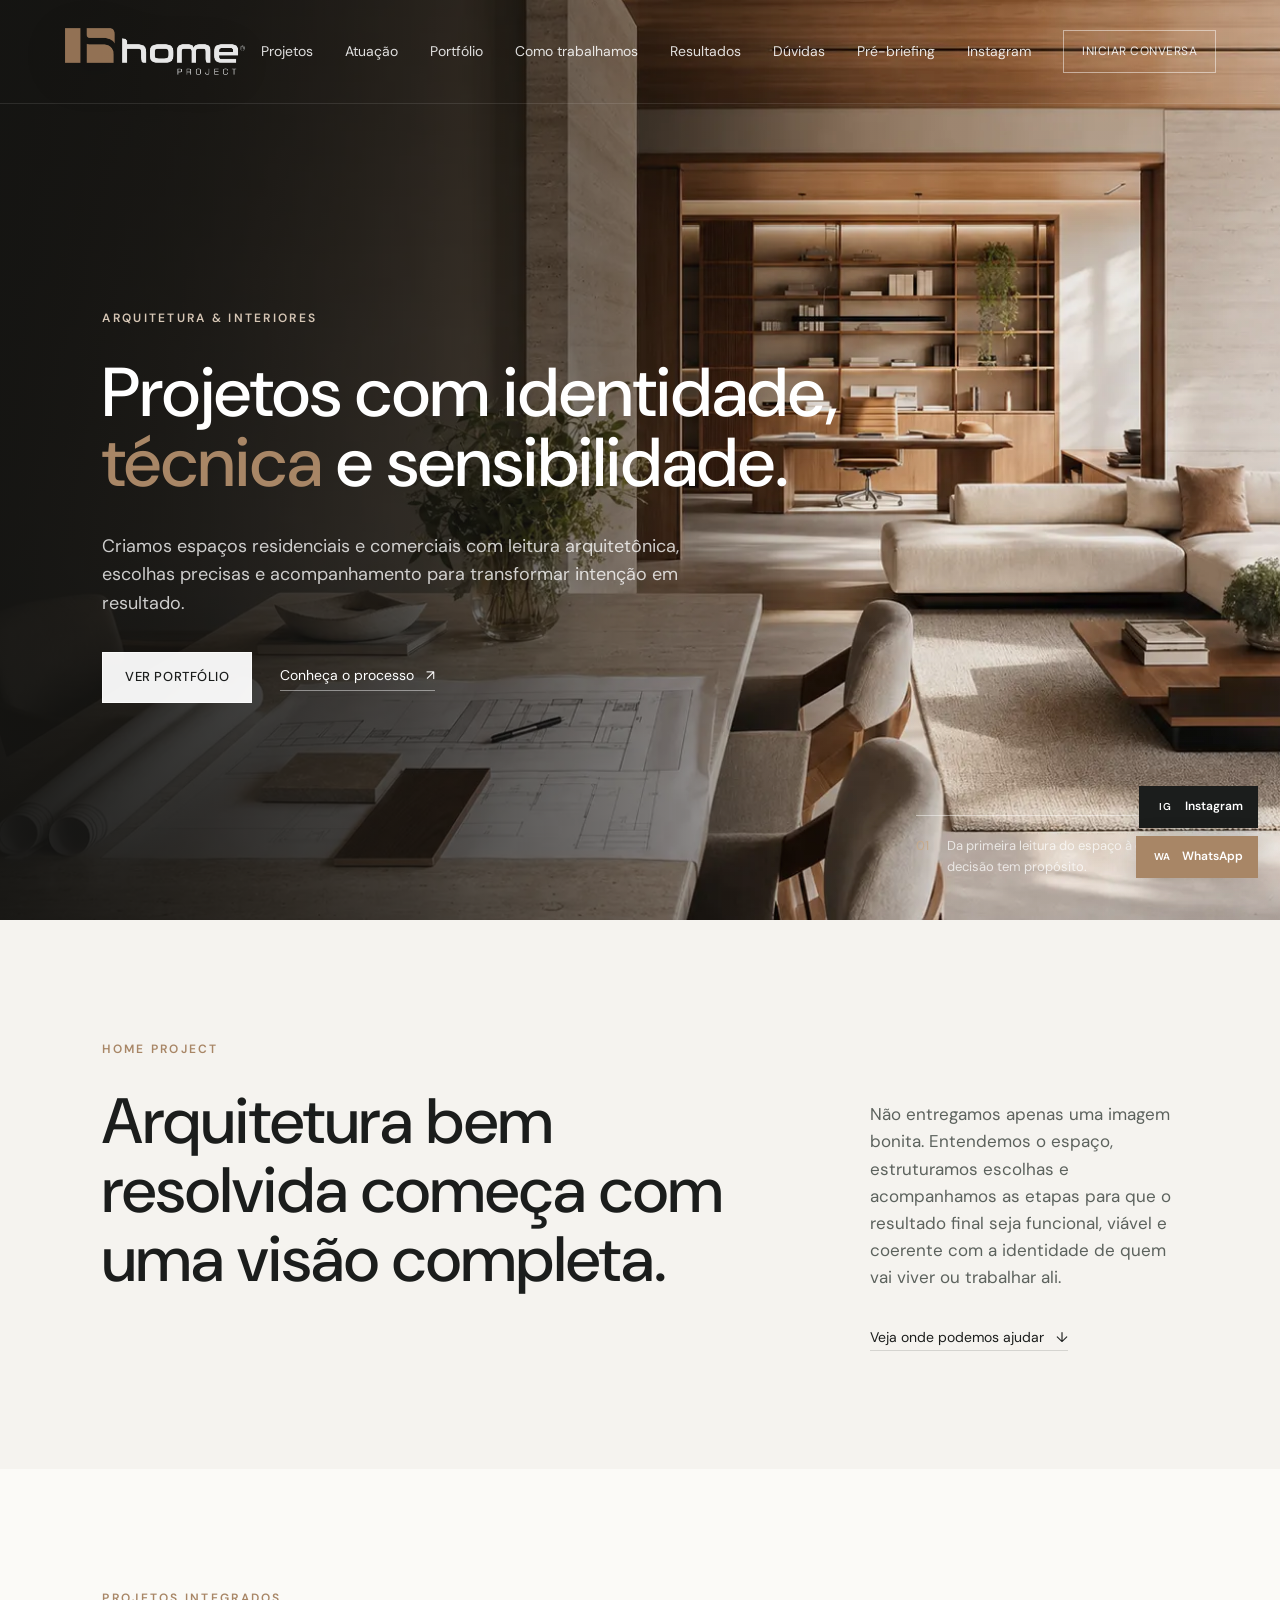
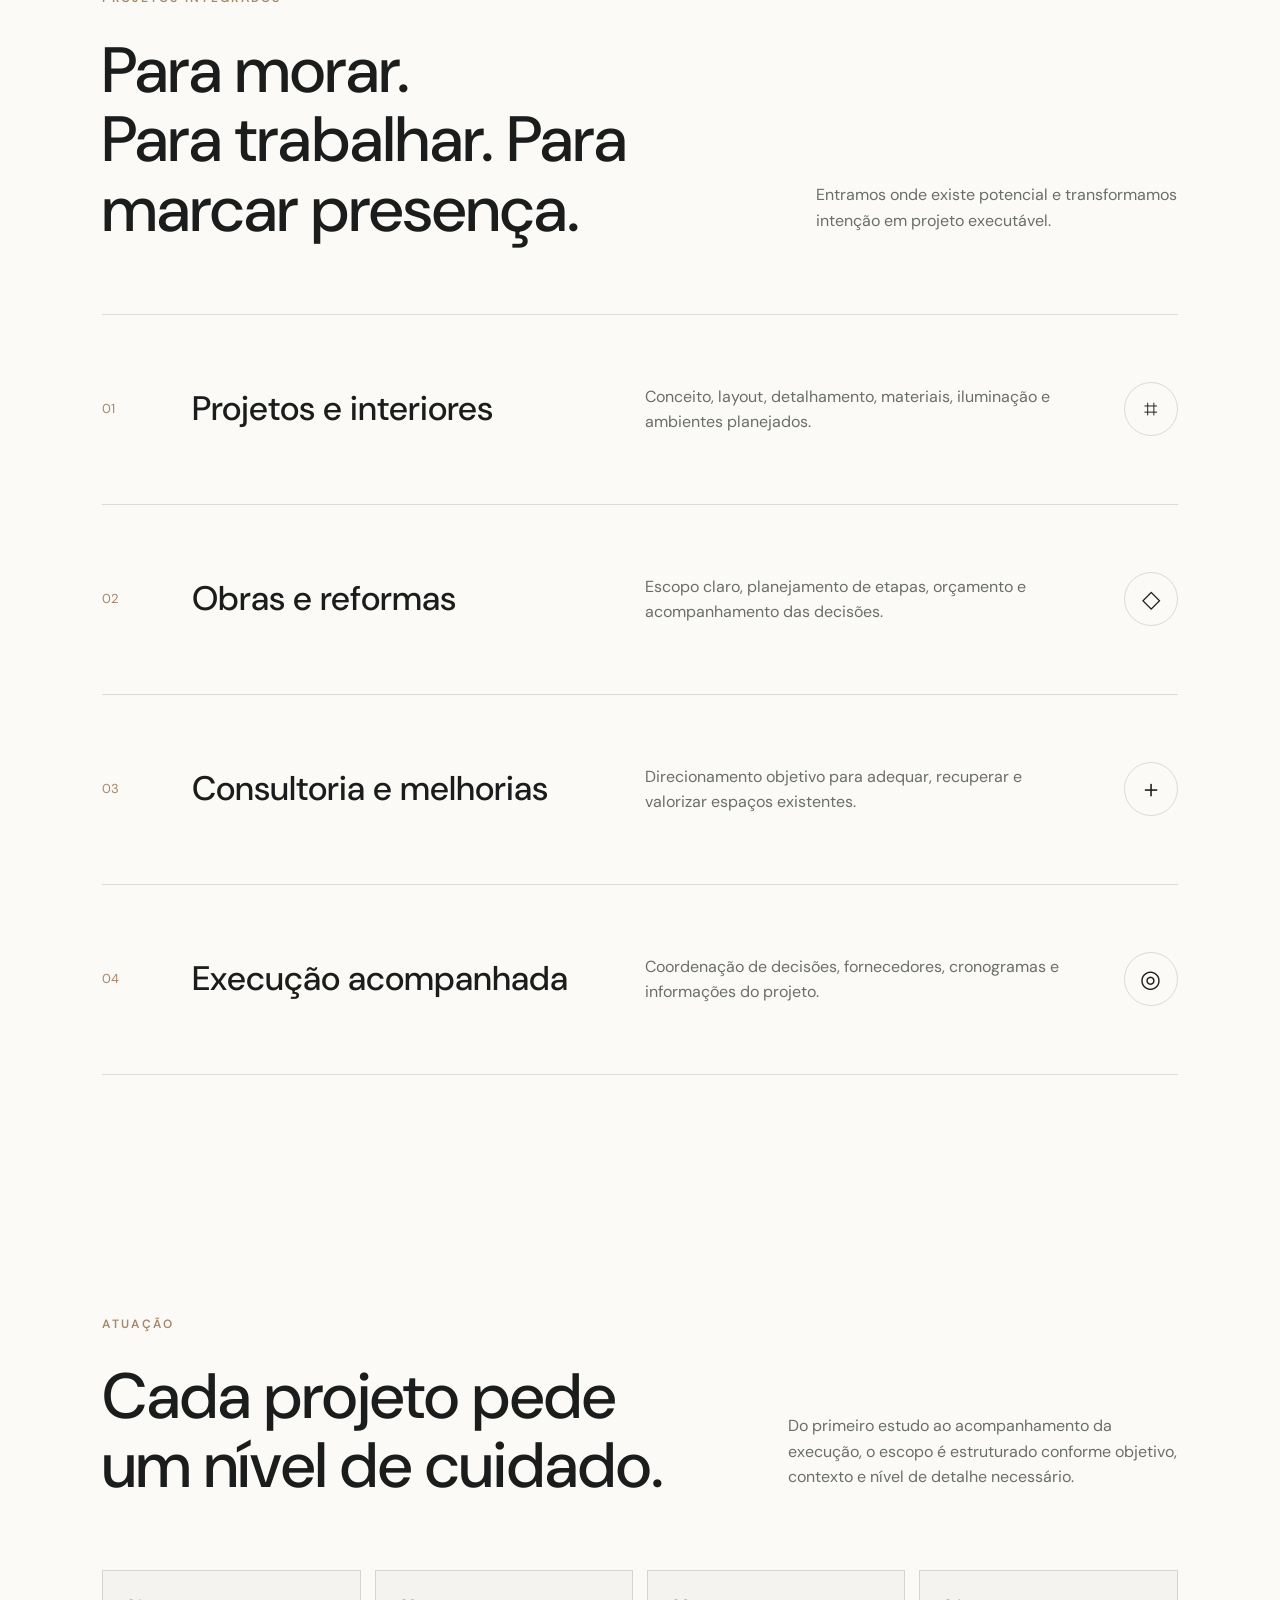
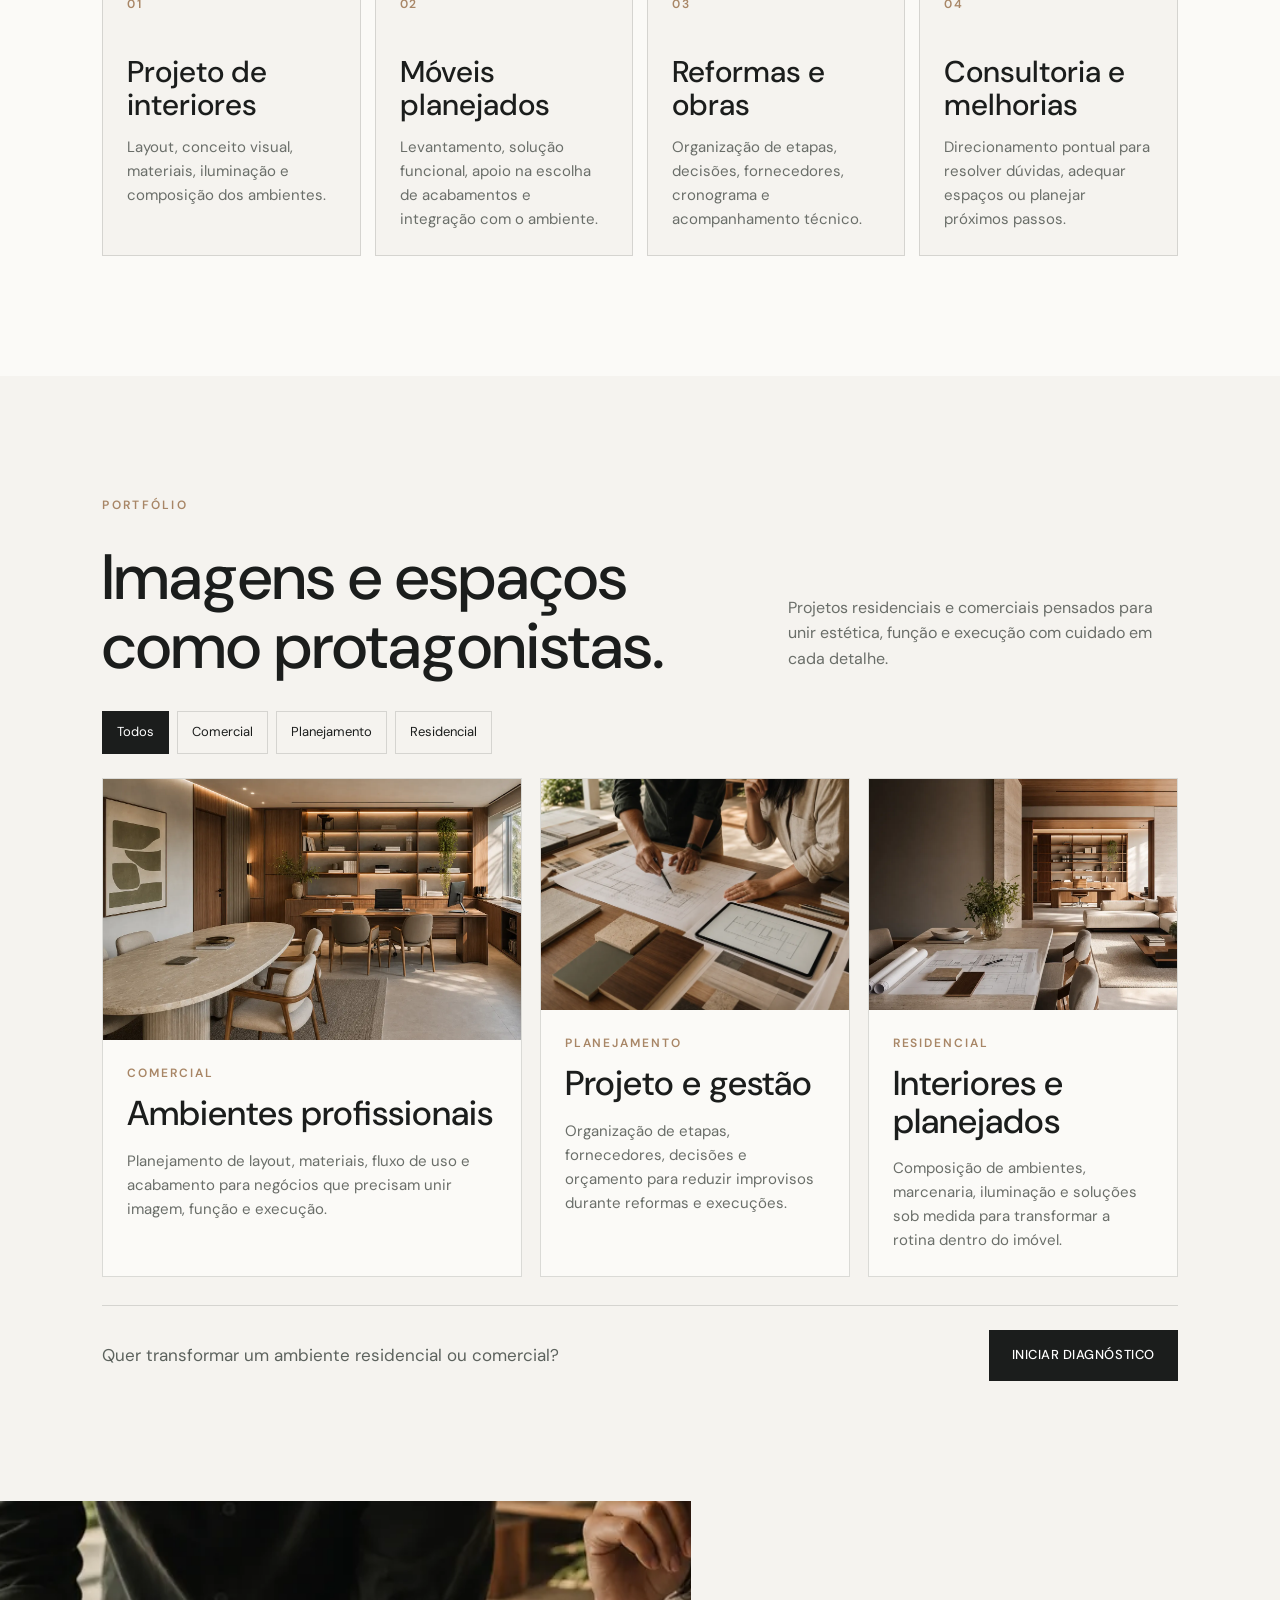
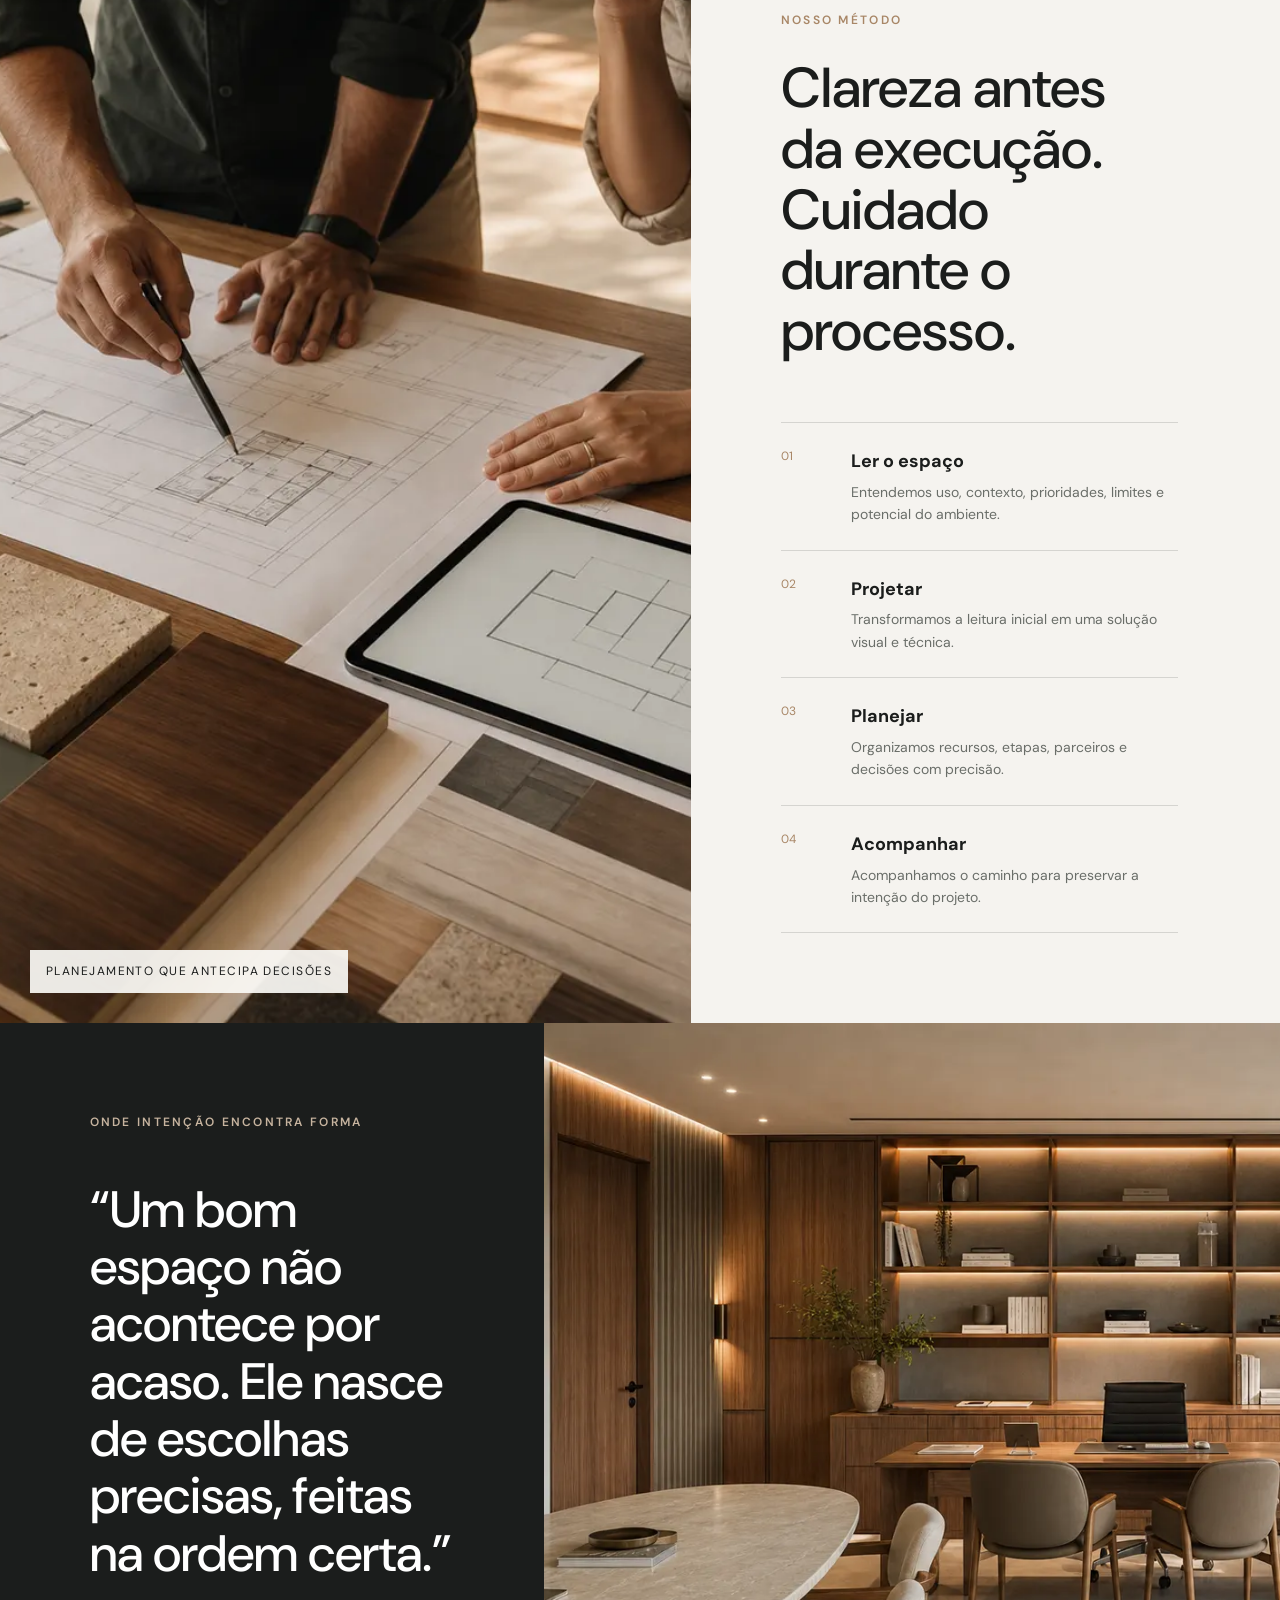
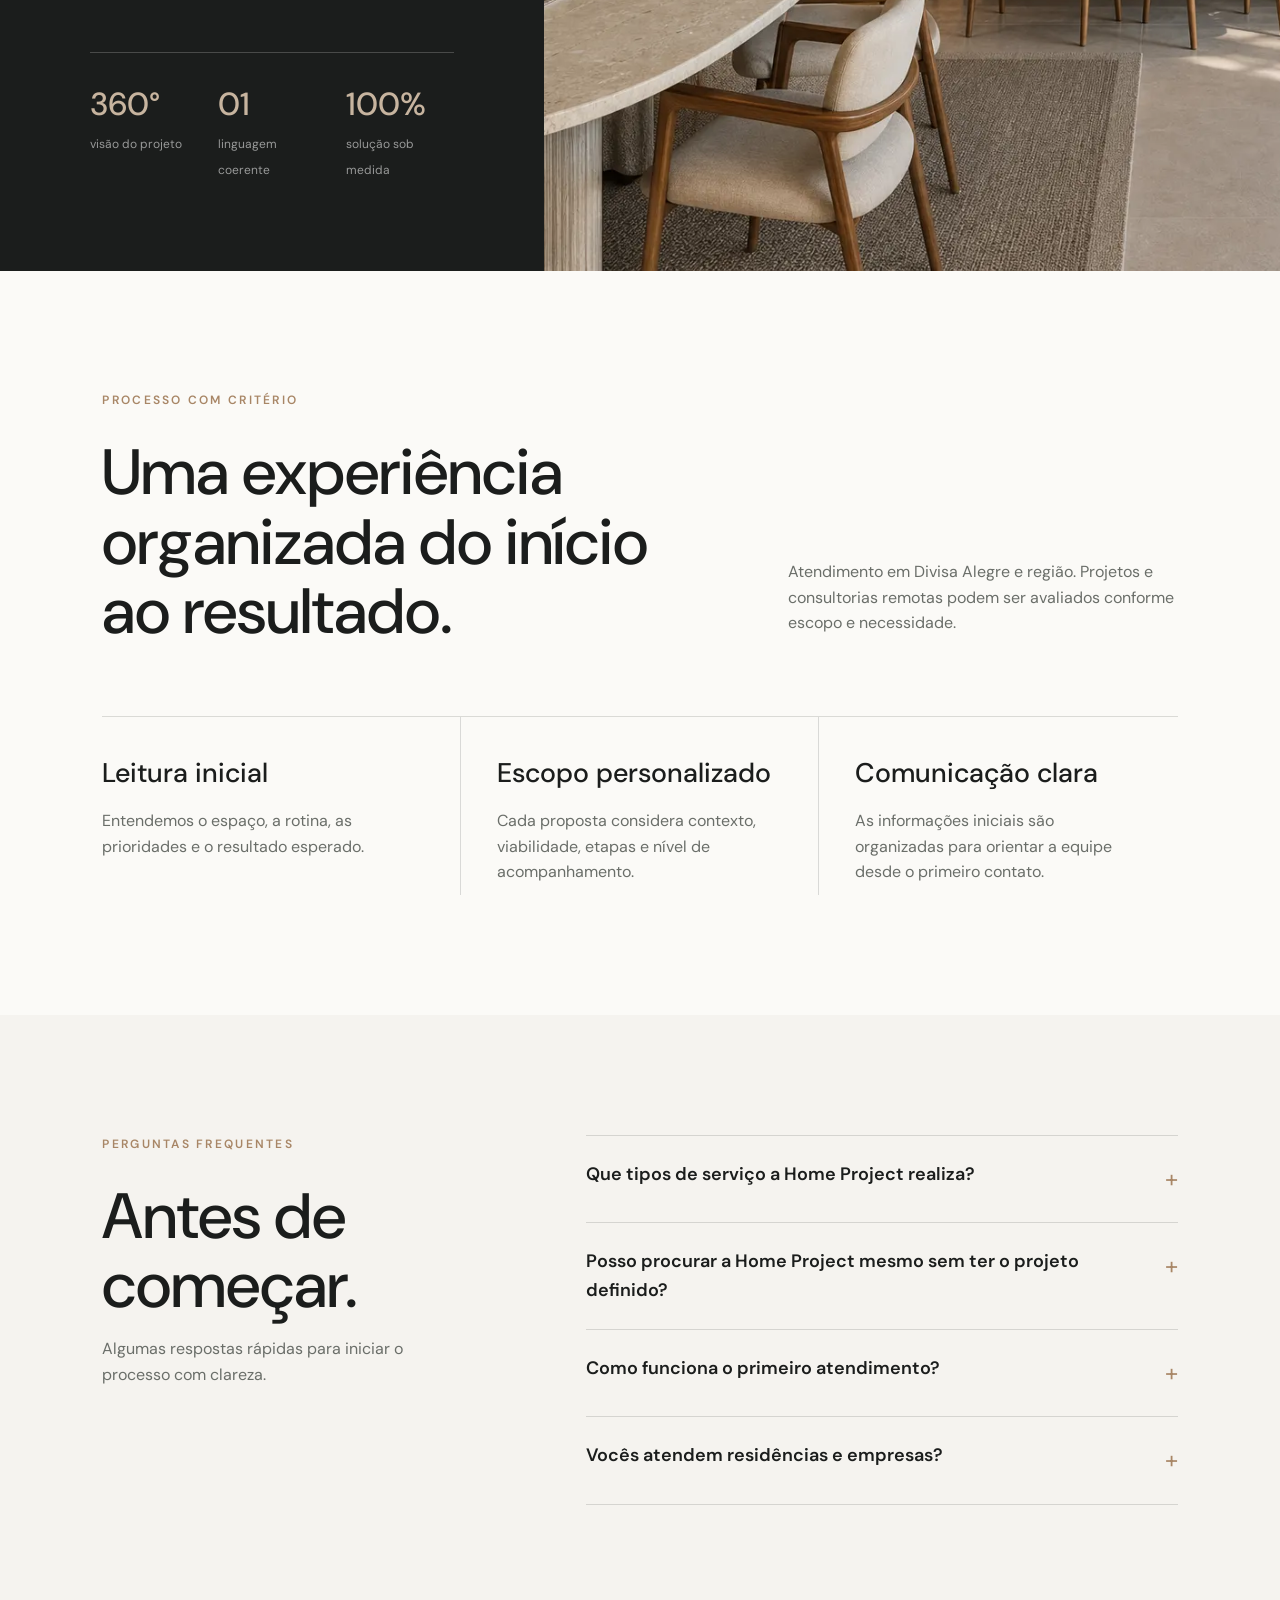
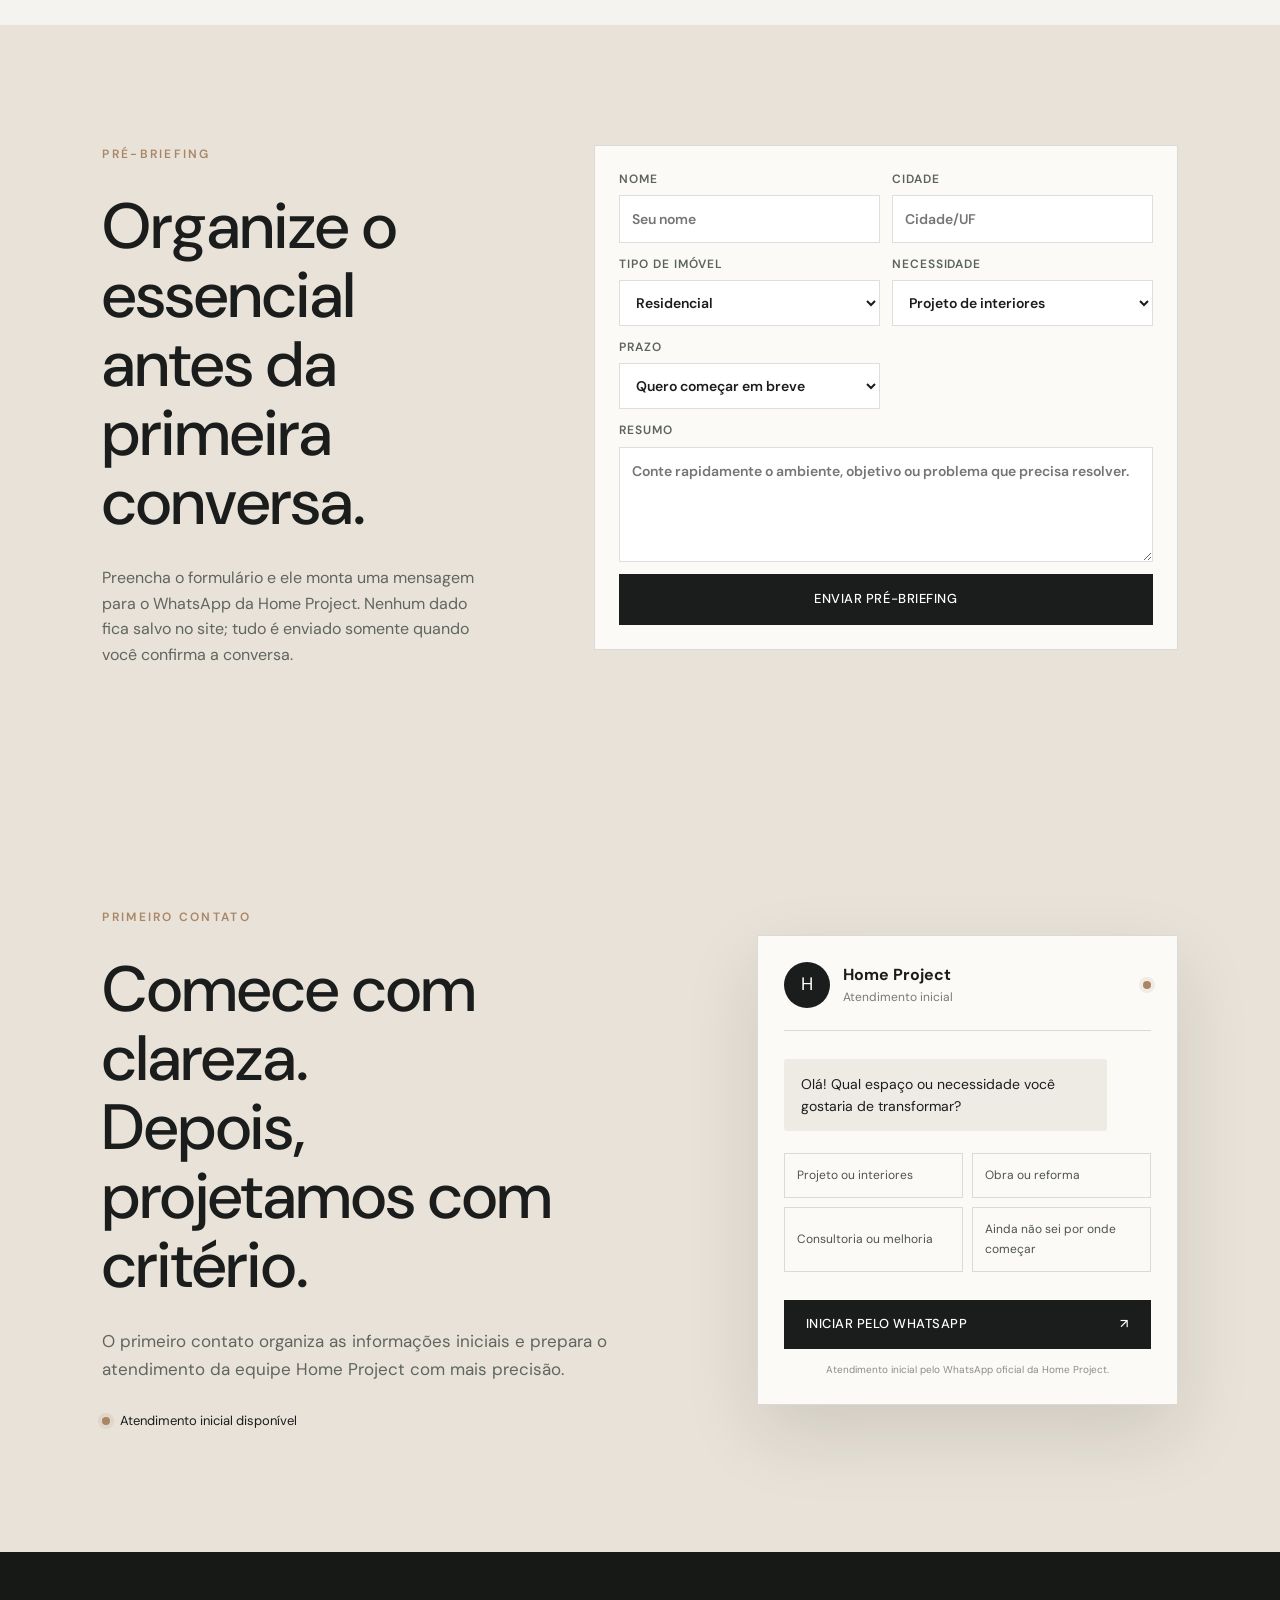
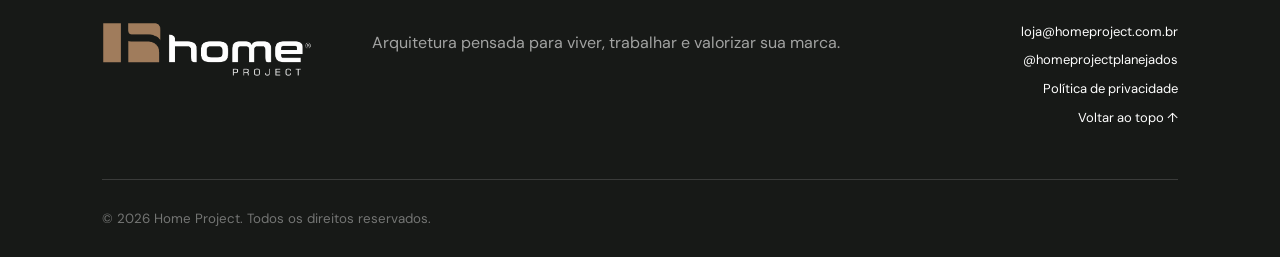
==== commit c367be26: "Integra logo ao hero" ====
--- a/index.html
+++ b/index.html
@@ -37,7 +37,7 @@
 <body>
   <header class="site-header" id="inicio">
     <a class="brand" href="#inicio" aria-label="Home Project, início">
-      <img src="assets/home-project-logo.png" alt="Home Project">
+      <img src="assets/home-project-logo-header.png" alt="Home Project">
     </a>
     <button class="menu-toggle" type="button" aria-label="Abrir menu" aria-expanded="false">
       <span></span><span></span>
@@ -368,7 +368,7 @@
   </aside>
 
   <footer class="site-footer">
-    <img src="assets/home-project-logo.png" alt="Home Project">
+    <img src="assets/home-project-logo-header.png" alt="Home Project">
     <p>Arquitetura pensada para viver, trabalhar e valorizar sua marca.</p>
     <div>
       <a href="mailto:loja@homeproject.com.br">loja@homeproject.com.br</a>
--- a/styles.css
+++ b/styles.css
@@ -36,9 +36,17 @@
   display: flex;
   align-items: center;
   justify-content: space-between;
-  border-bottom: 1px solid rgba(255,255,255,.2);
-}
-.brand img { width: 210px; }
+  border-bottom: 1px solid rgba(255,255,255,.1);
+}
+.brand {
+  display: inline-flex;
+  align-items: center;
+  opacity: .9;
+}
+.brand img {
+  width: 182px;
+  filter: drop-shadow(0 10px 24px rgba(0,0,0,.22));
+}
 .site-nav { display: flex; align-items: center; gap: 32px; color: rgba(255,255,255,.86); font-size: 14px; }
 .site-nav a { transition: color .2s; }
 .site-nav a:hover { color: var(--white); }
@@ -221,7 +229,7 @@
 
 @media (max-width: 950px) {
   .site-header { height:82px; }
-  .brand img { width:170px; }
+  .brand img { width:150px; }
   .menu-toggle { display:block; z-index:2; }
   .site-nav { display:none; position:absolute; top:82px; left:0; width:100%; padding:28px 5vw; background:#1d201e; flex-direction:column; align-items:flex-start; }
   .site-nav.open { display:flex; }
